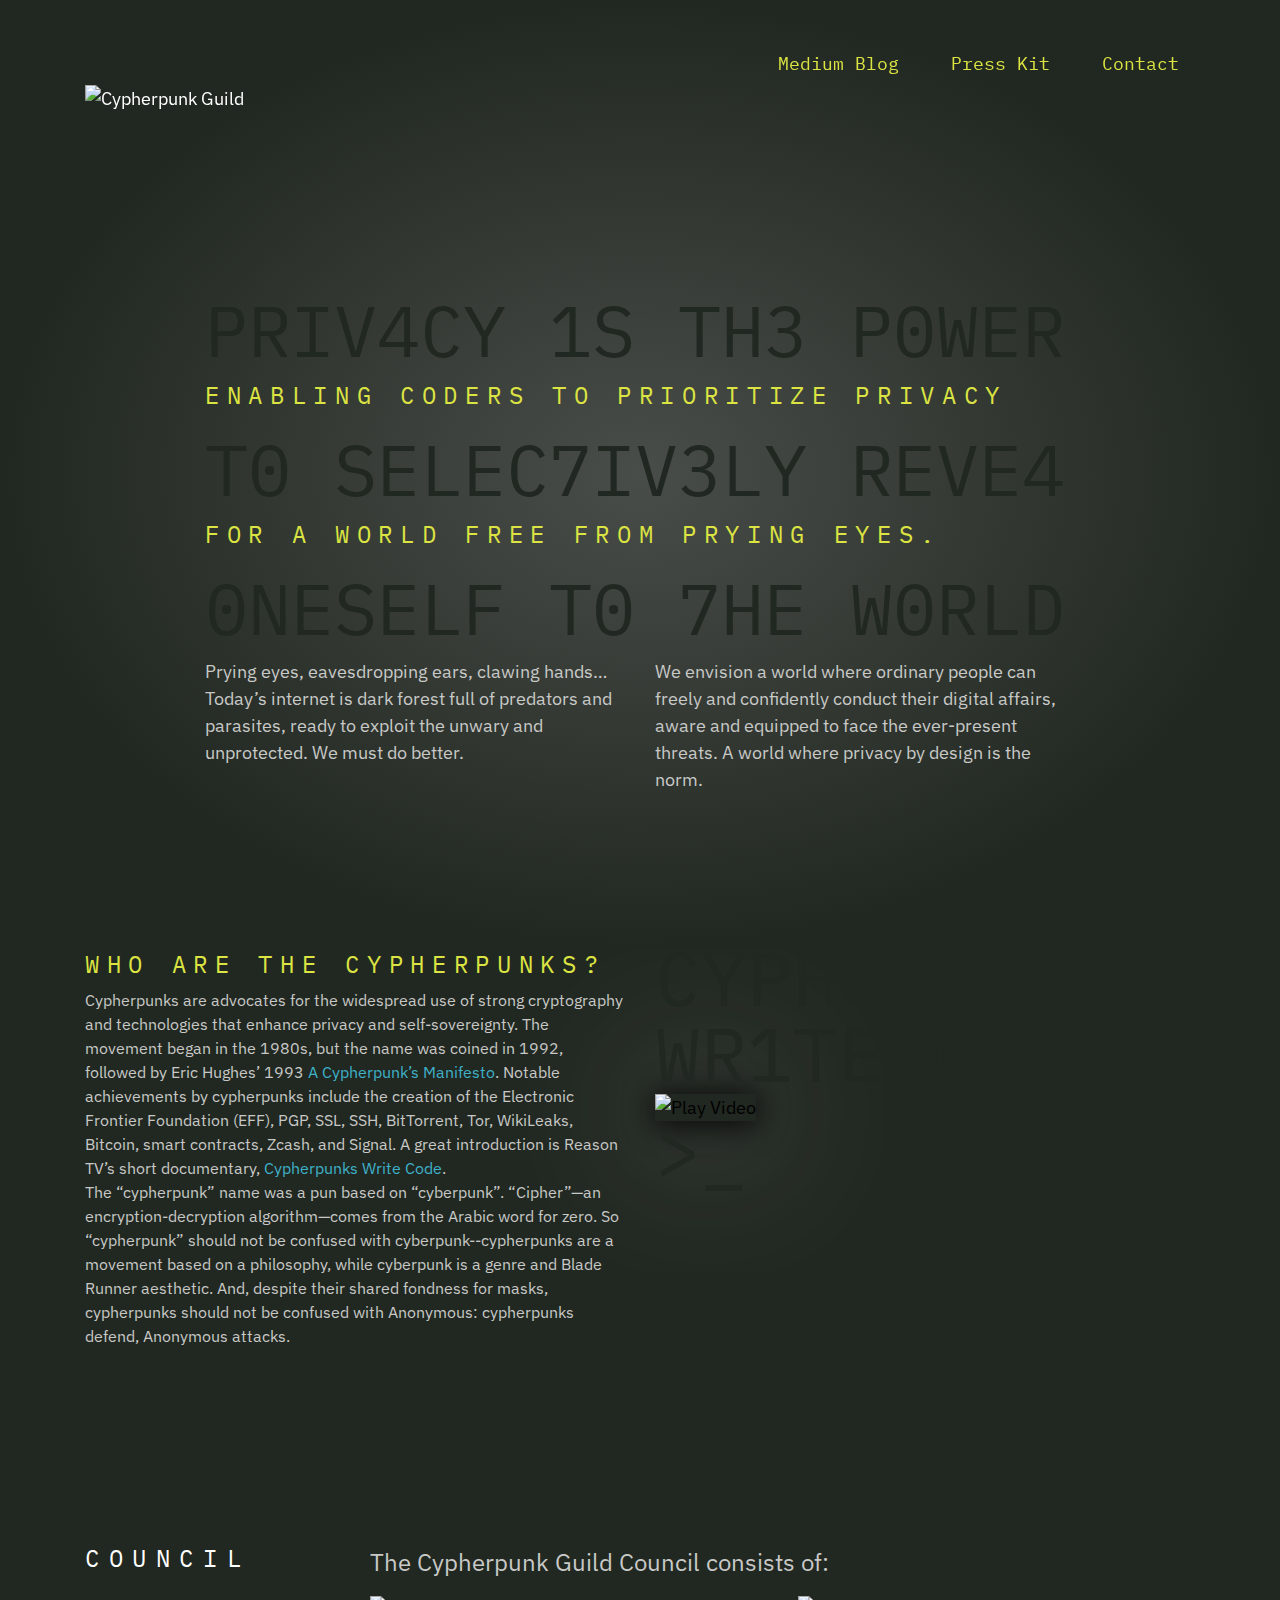
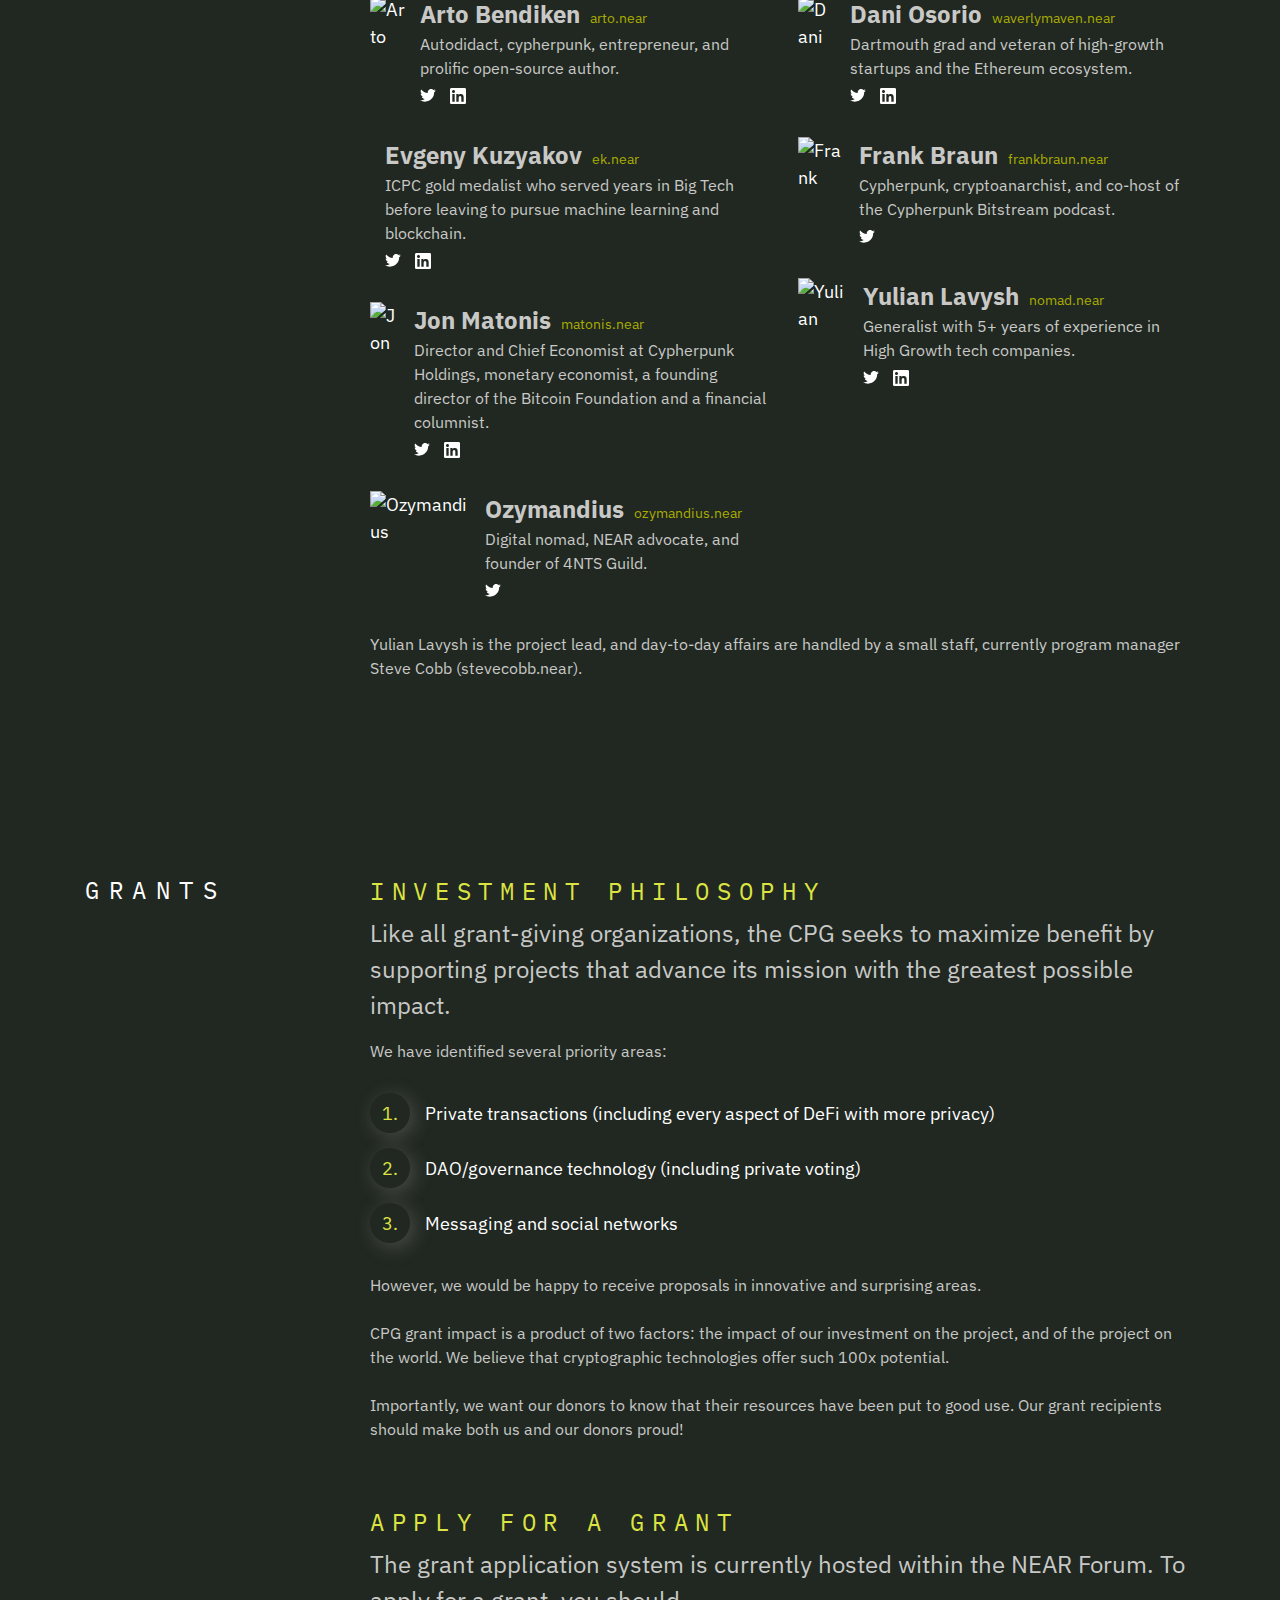
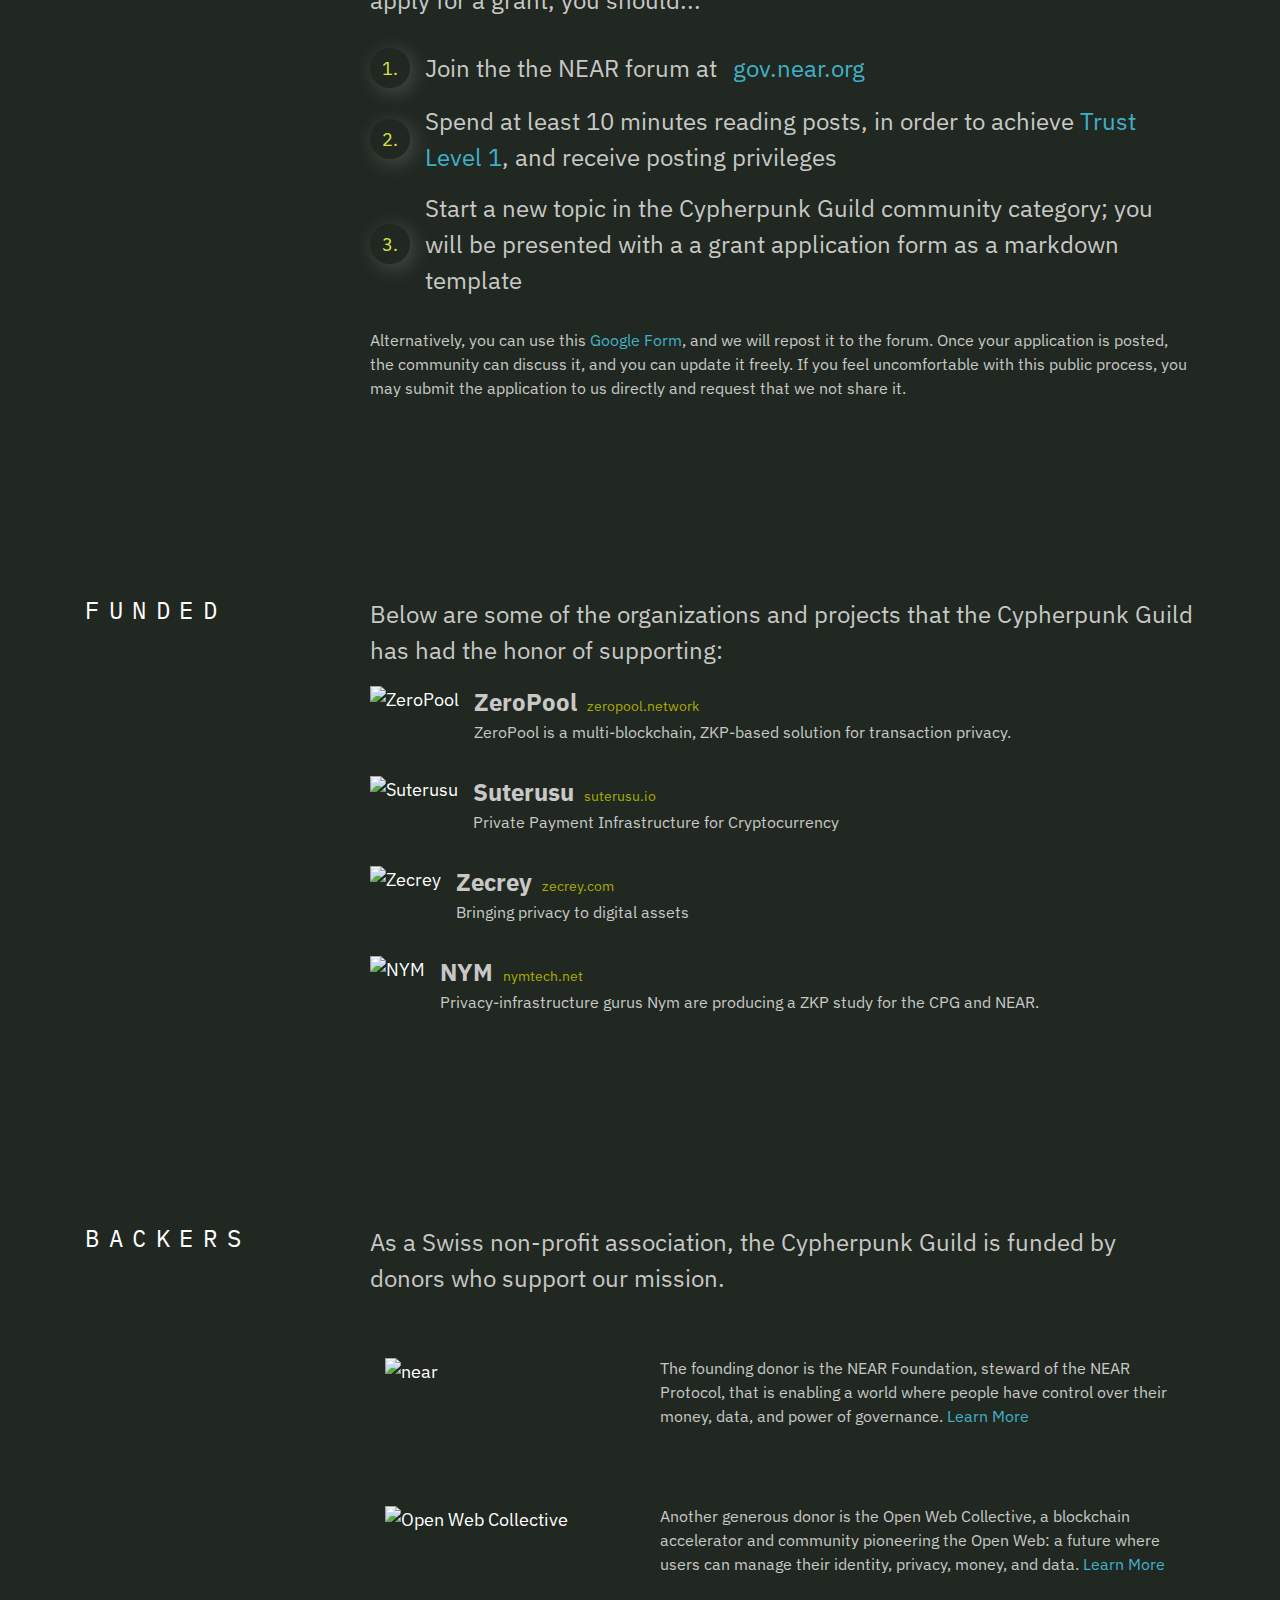
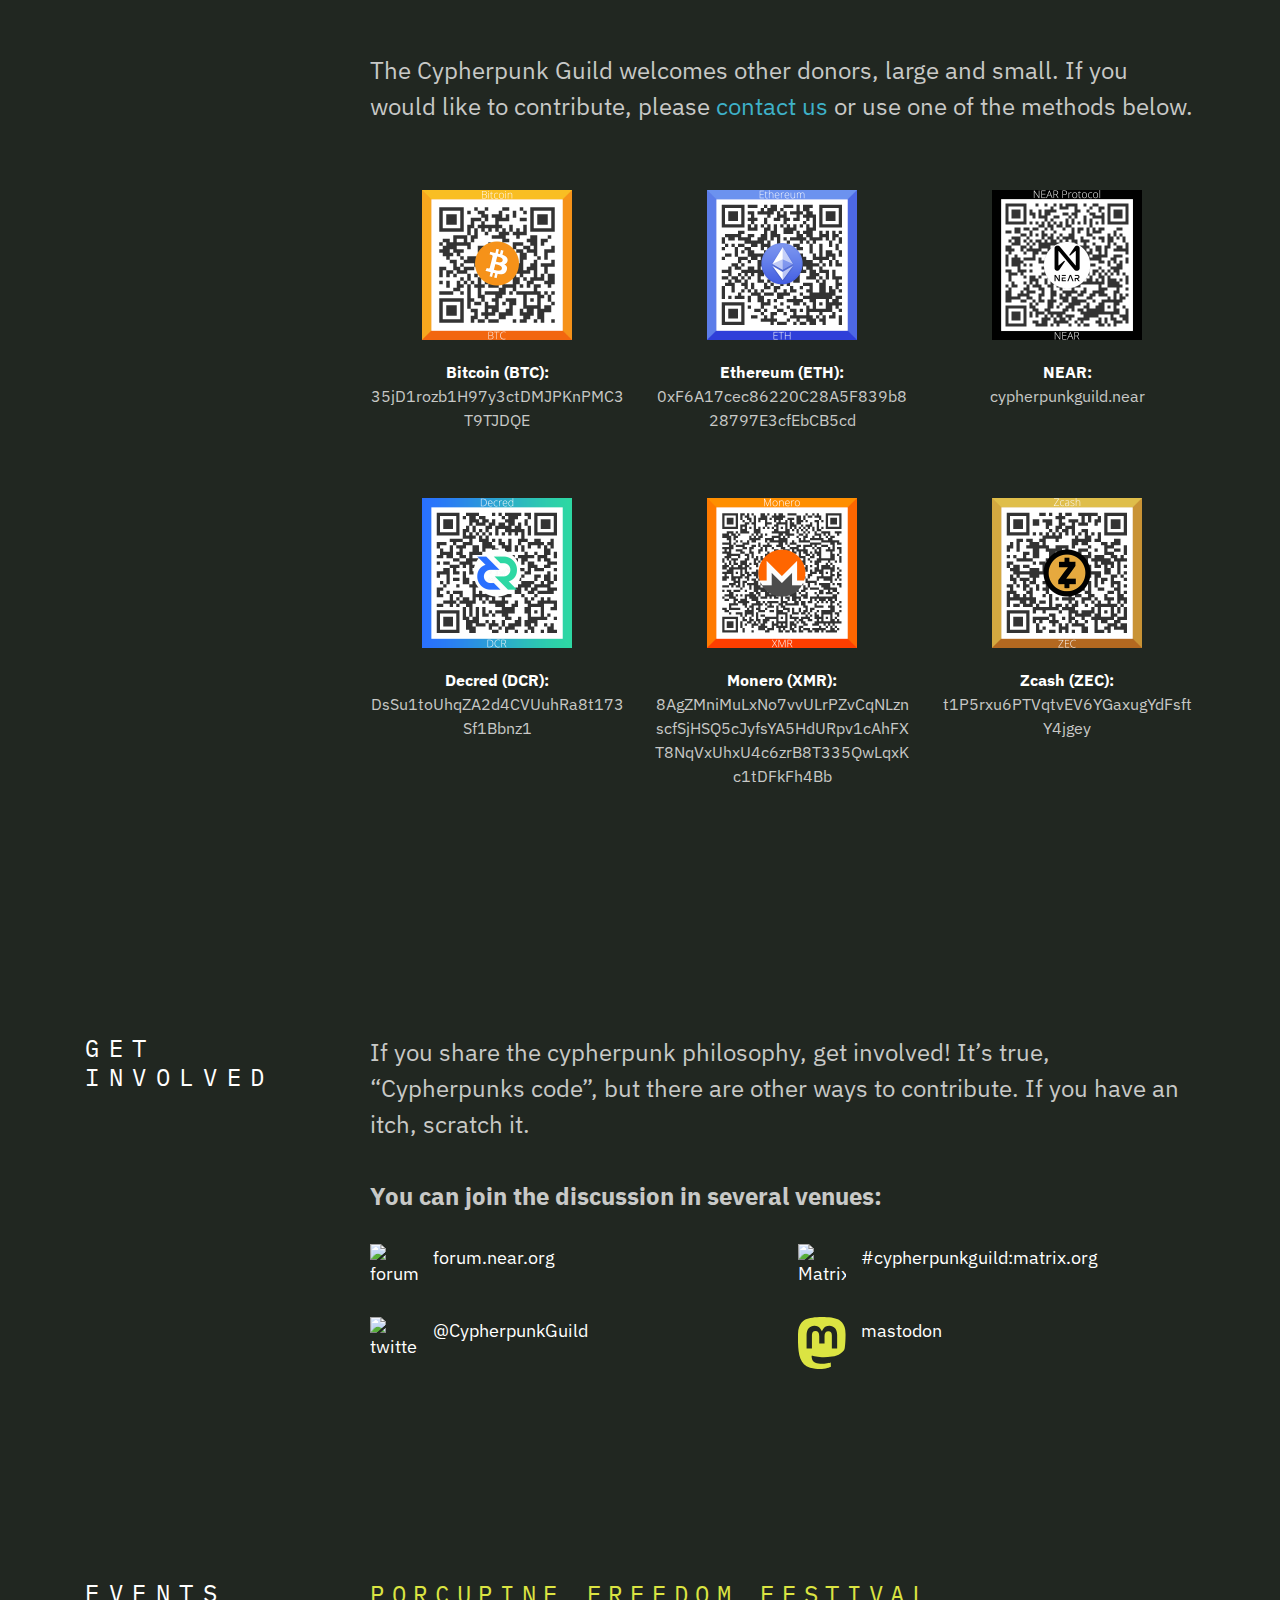
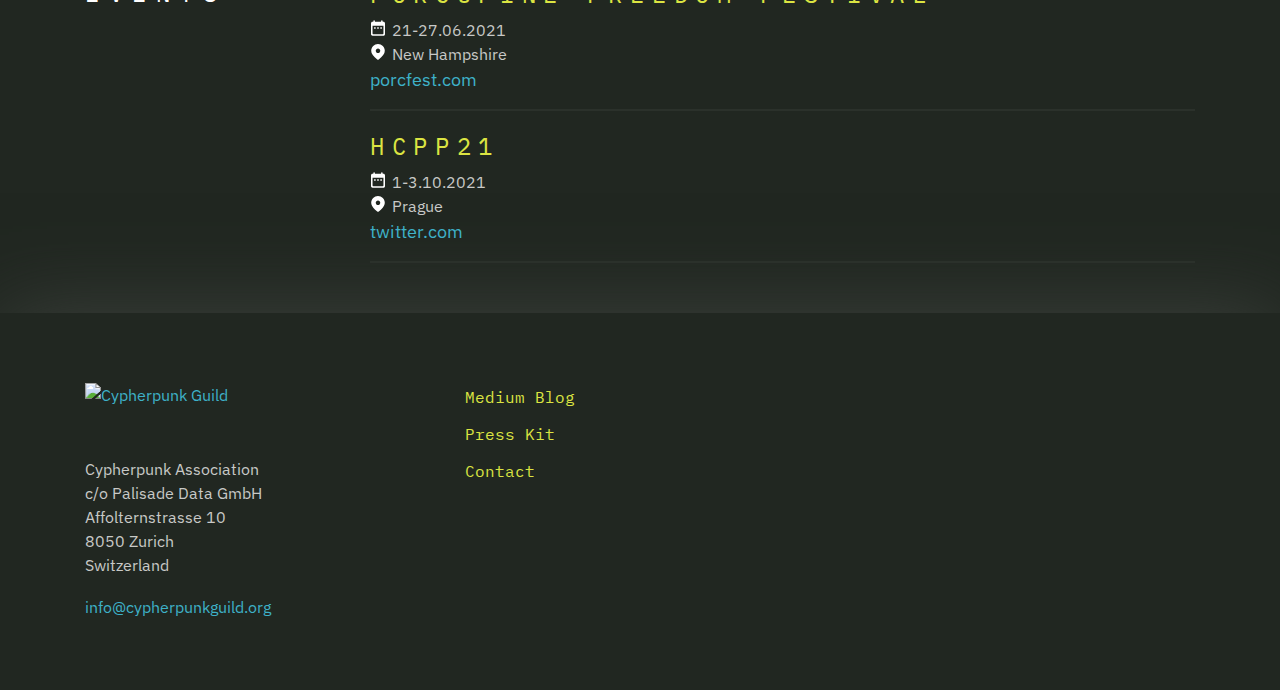
==== index.html @ 2a22e9a8 "mastadon -> mastodon" ====
<!DOCTYPE html>
<!--
   _____            _                                 _       _____       _ _     _
  / ____|          | |                               | |     / ____|     (_) |   | |
 | |    _   _ _ __ | |__   ___ _ __ _ __  _   _ _ __ | | __ | |  __ _   _ _| | __| |
 | |   | | | | '_ \| '_ \ / _ \ '__| '_ \| | | | '_ \| |/ / | | |_ | | | | | |/ _` |
 | |___| |_| | |_) | | | |  __/ |  | |_) | |_| | | | |   <  | |__| | |_| | | | (_| |
  \_____\__, | .__/|_| |_|\___|_|  | .__/ \__,_|_| |_|_|\_\  \_____|\__,_|_|_|\__,_|
         __/ | |                   | |
        |___/|_|                   |_|
-->
<html lang="en">
<head>
    <meta charset="utf-8">
    <meta name="viewport" content="width=device-width, initial-scale=1, shrink-to-fit=no">

    <link rel="stylesheet" href="https://stackpath.bootstrapcdn.com/bootstrap/4.3.1/css/bootstrap.min.css" crossorigin="anonymous">
<link rel="stylesheet" type="text/css" href="css/style.min.css?v=1.0.0">
<!--<link rel="stylesheet" type="text/css" href="//cdnjs.cloudflare.com/ajax/libs/cookieconsent2/3.0.3/cookieconsent.min.css" />-->
<link rel="preconnect" href="https://fonts.gstatic.com">
<link href="https://fonts.googleapis.com/css2?family=IBM+Plex+Mono:wght@300;400;500;600;700&family=IBM+Plex+Sans:wght@300;400;500;600;700&display=swap" rel="stylesheet">

<link rel="apple-touch-icon" sizes="180x180" href="/apple-touch-icon.png">
<link rel="icon" type="image/png" sizes="32x32" href="/favicon-32x32.png">
<link rel="icon" type="image/png" sizes="16x16" href="/favicon-16x16.png">
<link rel="manifest" href="/site.webmanifest">
<link rel="mask-icon" href="/safari-pinned-tab.svg" color="#5bbad5">
<meta name="msapplication-TileColor" content="#da532c">
<meta name="theme-color" content="#ffffff">    <!--tags-->
    <title>Cypherpunk Guild</title>
    <meta property="og:title" content="Cypherpunk Guild" />
    <meta name="twitter:title" content="Cypherpunk Guild" />
    <meta property="og:image" content="/img/og.jpg">
    <meta name="description" content="Enabling coders to prioritize privacy for a world free from prying eyes."/>
    <meta property="og:description" content="Enabling coders to prioritize privacy for a world free from prying eyes." />
    <meta name="twitter:description" content="Enabling coders to prioritize privacy for a world free from prying eyes." />
    <!--end tags-->
</head>

<body data-spy="scroll" data-target="#header" data-offset="250">
    <header class="header liquid">
    <div class="header__container container">
        <div class="header__leftside">
            <div class="header__leftside-logo">
                <img src="assets/logo.svg" alt="Cypherpunk Guild">
            </div>
        </div>
        <ul class="header__nav toggle nav">
            <li class="header__nav-li nav-item"><a class="header__nav-a nav-link" href="https://cypherpunkguild.medium.com/">Medium Blog</a></li>
            <li class="header__nav-li nav-item"><a class="header__nav-a nav-link" href="assets/CPG_Brand_Assets.zip">Press Kit</a></li>
            <li class="header__nav-li nav-item"><a class="header__nav-a nav-link" href="#contact">Contact</a></li>
        </ul>
        <a href="javascript:void(0);" id="menu" class="header__menu toggle">
            <span></span>
            <span></span>
            <span></span>
        </a>
    </div>
</header>

    <section class="hero">
        <div class="hero__container container">
            <div class="hero__row row">
                <div class="hero__col col-md-12 col-12">
                    <div class="hero__col-container">
                        <svg viewBox="0 0 170 18" class="hero__title h1">
                            <text x="0" y="15" fill="#212721">Priv4cy 1s th3 p0wer</text>
                        </svg>
                        <h3 class="hero__descr h3">
                            ENABLING CODERS TO PRIORITIZE PRIVACY
                        </h3>
                        <svg viewBox="0 0 170 18" class="hero__title h1">
                            <text x="0" y="15" fill="#212721">t0 selec7iv3ly reve4</text>
                        </svg>
                        <h3 class="hero__descr h3">
                            FOR A WORLD FREE FROM PRYING EYES.
                        </h3>
                        <svg viewBox="0 0 170 18" class="hero__title h1">
                            <text x="0" y="15" fill="#212721">0neself t0 7he w0rld.</text>
                        </svg>
                    </div>
                </div>
            </div>
            <div class="hero__row row">
                <div class="hero__col col-md-6 col-12">
                    <p>
                        Prying eyes, eavesdropping ears, clawing hands… Today’s internet is dark forest full of predators and parasites, ready to exploit the unwary and unprotected. We must do better.
                    </p>
                </div>
                <div class="hero__col col-md-6 col-12">
                    <p>
                    We envision a world where ordinary people can freely and confidently conduct their digital affairs, aware and equipped to face the ever-present threats. A world where privacy by design is the norm.
                    </p>
                </div>
            </div>
        </div>
    </section>

    <section class="how">
        <div class="how__container container">
            <div class="how__row row">
                <div class="how__col col-md-6 col-12">
                    <h3 class="h3">
                        Who are the cypherpunks?
                    </h3>
                    <p>
                        Cypherpunks are advocates for the widespread use of strong cryptography and technologies that enhance privacy and self-sovereignty. The movement began in the 1980s, but the name was coined in 1992, followed by Eric Hughes’ 1993 <a href="https://www.activism.net/cypherpunk/manifesto.html">A Cypherpunk’s Manifesto</a>. Notable achievements by cypherpunks include the creation of the Electronic Frontier Foundation (EFF), PGP, SSL, SSH, BitTorrent, Tor, WikiLeaks, Bitcoin, smart contracts, Zcash, and Signal. A great introduction is Reason TV’s short documentary, <a href="https://reason.com/video/2020/10/07/before-the-web-the-1980s-dream-of-a-free-and-borderless-virtual-world/">Cypherpunks Write Code</a>.<br>
                        The “cypherpunk” name was a pun based on “cyberpunk”. “Cipher”—an encryption-decryption algorithm—comes from the Arabic word for zero. So “cypherpunk” should not be confused with cyberpunk--cypherpunks are a movement based on a philosophy, while cyberpunk is a genre and  Blade Runner aesthetic. And, despite their shared fondness for masks, cypherpunks should not be confused with Anonymous: cypherpunks defend, Anonymous attacks.
                    </p>
                </div>
                <div class="how__col col-md-6 col-12">
                    <svg viewBox="0 0 170 45" class="how__svg">
                        <text x="0" y="18" fill="#212721">
                            <tspan x="0" dy="0em">cyph3rpunks</tspan>
                            <tspan x="0" dy="1em"> wr1te c0de</tspan>
                        </text>
                    </svg>
                    <button type="button" class="how__img-container pop" data-toggle="modal" data-src="https://www.youtube.com/embed/YWh6Yzr12iQ" data-target="#myModal">
                        <img src="img/video.png" class="how__img" alt="Play Video">
                    </button>
                    <svg viewBox="0 0 170 24" class="how__svg">
                        <text x="0" y="18" fill="#212721">>_</text>
                    </svg>
                </div>
            </div>
        </div>
    </section>

    <section class="council">
        <div class="council__container container">
            <div class="council__row row">
                <div class="council__col col-md-3 col-12">
                    <h4 class="h4">
                        Council
                    </h4>
                </div>
                <div class="council__col col-md-9 col-12">
                    <p class="council__title">The Cypherpunk Guild Council consists of:</p>
                    <div class="row">
                        <div class="col-md-6 col-12">
                            <!-- card #1-->
                            <div class="card">
                                <div class="card__img">
                                    <img src="img/card/arto.png" alt="Arto">
                                </div>
                                <div class="card__descr">
                                    <div class="card__descr-inner">
                                        <p class="card__descr-name">Arto Bendiken</p>
                                        <p class="card__descr-sub">arto.near</p>
                                    </div>
                                    <p class="card__descr-position">Autodidact, cypherpunk, entrepreneur, and prolific open-source author.</p>
                                    <div class="card__descr-soc">
                                        <a class="card__descr-soc--twitter" href="https://twitter.com/bendiken">
                                            <img src="/img/tw.svg" alt="twitter">
                                        </a>
                                        <a class="card__descr-soc--linkedin" href="https://www.linkedin.com/in/arto/">
                                            <img src="/img/link.svg" alt="linkedin">
                                        </a>
                                    </div>
                                </div>
                            </div>
                            <!-- card #2-->
                            <div class="card">
                                <div class="card__img">
                                    <img src="img/card/ev.png" alt="">
                                </div>
                                <div class="card__descr">
                                    <div class="card__descr-inner">
                                        <p class="card__descr-name">Evgeny Kuzyakov</p>
                                        <p class="card__descr-sub">ek.near</p>
                                    </div>
                                    <p class="card__descr-position">ICPC gold medalist who served years in Big Tech before leaving to pursue machine learning and blockchain.</p>
                                    <div class="card__descr-soc">
                                        <a class="card__descr-soc--twitter" href="https://twitter.com/ekuzyakov">
                                            <img src="/img/tw.svg" alt="twitter">
                                        </a>
                                        <a class="card__descr-soc--linkedin" href="https://www.linkedin.com/in/ekuzyakov/">
                                            <img src="/img/link.svg" alt="linkedin">
                                        </a>
                                    </div>
                                </div>
                            </div>
                            <!-- card #3-->
                            <div class="card">
                                <div class="card__img">
                                    <img src="img/card/jon.png" alt="Jon">
                                </div>
                                <div class="card__descr">
                                    <div class="card__descr-inner">
                                        <p class="card__descr-name">Jon Matonis</p>
                                        <p class="card__descr-sub">matonis.near</p>
                                    </div>
                                    <p class="card__descr-position">Director and Chief Economist at Cypherpunk Holdings, monetary economist, a founding director of the Bitcoin Foundation and a financial columnist.</p>
                                    <div class="card__descr-soc">
                                        <a class="card__descr-soc--twitter" href="https://twitter.com/jonmatonis">
                                            <img src="/img/tw.svg" alt="twitter">
                                        </a>
                                        <a class="card__descr-soc--linkedin" href="https://www.linkedin.com/in/jonmatonis/">
                                            <img src="/img/link.svg" alt="linkedin">
                                        </a>
                                    </div>
                                </div>
                            </div>
                            <!-- card #4-->
                            <div class="card">
                                <div class="card__img">
                                    <img src="img/card/ozy.png" alt="Ozymandius">
                                </div>
                                <div class="card__descr">
                                    <div class="card__descr-inner">
                                        <p class="card__descr-name">Ozymandius</p>
                                        <p class="card__descr-sub">ozymandius.near</p>
                                    </div>
                                    <p class="card__descr-position">Digital nomad, NEAR advocate, and founder of 4NTS Guild.</p>
                                    <div class="card__descr-soc">
                                        <a class="card__descr-soc--twitter" href="https://twitter.com/kingnear100">
                                            <img src="/img/tw.svg" alt="twitter">
                                        </a>
                                    </div>
                                </div>
                            </div>
                        </div>
                        <div class="col-md-6 col-12">
                            <!-- card #1-->
                            <div class="card">
                                <div class="card__img">
                                    <img src="img/card/dani.png" alt="Dani">
                                </div>
                                <div class="card__descr">
                                    <div class="card__descr-inner">
                                        <p class="card__descr-name">Dani Osorio</p>
                                        <p class="card__descr-sub">waverlymaven.near</p>
                                    </div>
                                    <p class="card__descr-position">Dartmouth grad and veteran of high-growth startups and the Ethereum ecosystem.</p>
                                    <div class="card__descr-soc">
                                        <a class="card__descr-soc--twitter" href="https://twitter.com/WaverlyMaven">
                                            <img src="/img/tw.svg" alt="twitter">
                                        </a>
                                        <a class="card__descr-soc--linkedin" href="https://www.linkedin.com/in/daniosorio/">
                                            <img src="/img/link.svg" alt="linkedin">
                                        </a>
                                    </div>
                                </div>
                            </div>
                            <!-- card #2-->
                            <div class="card">
                                <div class="card__img">
                                    <img src="img/card/frank.png" alt="Frank">
                                </div>
                                <div class="card__descr">
                                    <div class="card__descr-inner">
                                        <p class="card__descr-name">Frank Braun</p>
                                        <p class="card__descr-sub">frankbraun.near</p>
                                    </div>
                                    <p class="card__descr-position">Cypherpunk, cryptoanarchist, and co-host of the Cypherpunk Bitstream podcast.</p>
                                    <div class="card__descr-soc">
                                        <a class="card__descr-soc--twitter" href="https://twitter.com/thefrankbraun">
                                            <img src="/img/tw.svg" alt="twitter">
                                        </a>
                                    </div>
                                </div>
                            </div>
                            <!-- card #3-->
                            <div class="card">
                                <div class="card__img">
                                    <img src="img/card/yu.png" alt="Yulian">
                                </div>
                                <div class="card__descr">
                                    <div class="card__descr-inner">
                                        <p class="card__descr-name">Yulian Lavysh</p>
                                        <p class="card__descr-sub">nomad.near</p>
                                    </div>
                                    <p class="card__descr-position">Generalist with 5+ years of experience in High Growth tech companies.</p>
                                    <div class="card__descr-soc">
                                        <a class="card__descr-soc--twitter" href="https://twitter.com/yulianNEAR">
                                            <img src="/img/tw.svg" alt="twitter">
                                        </a>
                                        <a class="card__descr-soc--linkedin" href="https://www.linkedin.com/in/yulian-lavysh/">
                                            <img src="/img/link.svg" alt="linkedin">
                                        </a>
                                    </div>
                                </div>
                            </div>
                        </div>
                    </div>
                    <p>Yulian Lavysh is the project lead, and day-to-day affairs are handled by a small staff, currently program manager Steve Cobb (stevecobb.near).</p>
                </div>
            </div>
        </div>
    </section>

    <section class="council">
        <div class="council__container container">
            <div class="council__row row mb-50">
                <div class="council__col col-md-3 col-12">
                    <h4 class="h4">
                        Grants
                    </h4>
                </div>
                <div class="council__col col-md-9 col-12">
                    <h3 class="h3">investment philosophy</h3>
                    <p class="council__title">Like all grant-giving organizations, the CPG seeks to maximize benefit by supporting projects that advance its mission with the greatest possible impact.</p>
                    <p>We have identified several priority areas:</p>
                    <div class="council__list">
                        <div class="council__list-item"><span class="numb">1.</span>Private transactions (including every aspect of DeFi with more privacy)</div>
                        <div class="council__list-item"><span class="numb">2.</span>DAO/governance technology (including private voting)</div>
                        <div class="council__list-item"><span class="numb">3.</span>Messaging and social networks</div>
                    </div>
                    <p>However, we would be happy to receive proposals in innovative and surprising areas.</br></br>
                        CPG grant impact is a product of two factors: the impact of our investment on the project, and of the project on the world. We believe that cryptographic technologies offer such 100x potential.</br></br>
                        Importantly, we want our donors to know that their resources have been put to good use. Our grant recipients should make both us and our donors proud!</p>
                </div>
            </div>
            <div class="council__row row">
                <div class="council__col col-md-3 col-12">
                </div>
                <div class="council__col col-md-9 col-12">
                    <h3 class="h3">apply for a grant</h3>
                    <p class="council__title">The grant application system is currently hosted within the NEAR Forum. To apply for a grant, you should...</p>
                    <div class="council__list">
                        <div class="council__list-item"><div><span class="numb">1.</span></div><p>Join the the NEAR forum at <a href="https://gov.near.org/tag/cypherpunk-guild" style="margin-left:10px">gov.near.org</a></p></div>
                        <div class="council__list-item"><div><span class="numb">2.</span></div><p>Spend at least 10 minutes reading posts, in order to achieve <a href="https://blog.discourse.org/2018/06/understanding-discourse-trust-levels/">Trust Level 1</a>, and receive posting privileges</p></div>
                        <div class="council__list-item"><div><span class="numb">3.</span></div><p>Start a new topic in the Cypherpunk Guild community category; you will be presented with a a grant application form as a markdown template </p></div>
                    </div>
                    <p>Alternatively, you can use this <a href="#">Google Form</a>, and we will repost it to the forum. Once your application is posted, the community can discuss it, and you can update it freely. If you feel uncomfortable with this public process, you may submit the application to us directly and request that we not share it.</p>
                </div>
            </div>
        </div>
    </section>

    <section class="council">
        <div class="council__container container">
            <div class="council__row row">
                <div class="council__col col-md-3 col-12">
                    <h4 class="h4">
                        Funded
                    </h4>
                </div>
                <div class="council__col col-md-9 col-12">
                    <p class="council__title">Below are some of the organizations and projects that the Cypherpunk Guild has had the honor of supporting:</p>
                    <div class="row">
                        <div class="col-md-12 col-12">
                            <!-- card #1-->
                            <div class="card">
                                <div class="card__img card__img--v2">
                                    <img src="img/card/fund.png" alt="ZeroPool">
                                </div>
                                <div class="card__descr">
                                    <div class="card__descr-inner">
                                        <p class="card__descr-name">ZeroPool</p>
                                        <p class="card__descr-sub">zeropool.network</p>
                                    </div>
                                    <p class="card__descr-position">ZeroPool is a multi-blockchain, ZKP-based solution for transaction privacy.</p>
                                </div>
                            </div>
                            <!-- card #2-->
                            <div class="card">
                                <div class="card__img card__img--v2">
                                    <img src="img/card/sut.png" alt="Suterusu">
                                </div>
                                <div class="card__descr">
                                    <div class="card__descr-inner">
                                        <p class="card__descr-name">Suterusu</p>
                                        <p class="card__descr-sub">suterusu.io</p>
                                    </div>
                                    <p class="card__descr-position">Private Payment Infrastructure for Cryptocurrency</p>
                                </div>
                            </div>
                            <!-- card #3-->
                            <div class="card">
                                <div class="card__img card__img--v2">
                                    <img src="img/card/zec.png" alt="Zecrey">
                                </div>
                                <div class="card__descr">
                                    <div class="card__descr-inner">
                                        <p class="card__descr-name">Zecrey</p>
                                        <p class="card__descr-sub">zecrey.com</p>
                                    </div>
                                    <p class="card__descr-position">Bringing privacy to digital assets</p>
                                </div>
                            </div>
                            <!-- card #4-->
                            <div class="card">
                                <div class="card__img card__img--v2">
                                    <img src="img/card/nym.png" alt="NYM">
                                </div>
                                <div class="card__descr">
                                    <div class="card__descr-inner">
                                        <p class="card__descr-name">NYM</p>
                                        <p class="card__descr-sub">nymtech.net</p>
                                    </div>
                                    <p class="card__descr-position">Privacy-infrastructure gurus Nym are producing a ZKP study for the CPG and NEAR.</p>
                                </div>
                            </div>
                        </div>
                    </div>
                </div>
            </div>
        </div>
    </section>

    <section class="council">
        <div class="council__container container">
            <div class="council__row row mb-50">
                <div class="council__col col-md-3 col-12">
                    <h4 class="h4">
                        Backers
                    </h4>
                </div>
                <div class="council__col col-md-9 col-12">
                    <p class="council__title">As a Swiss non-profit association, the Cypherpunk Guild is funded by donors who support our mission.</p>
                    <div class="row backers">
                        <div class="col-md-4 col-12">
                            <img src="img/near.png" class="backers__img" alt="near">
                        </div>
                        <div class="col-md-8 col-12">
                            <p>The founding donor is the NEAR Foundation, steward of the NEAR Protocol, that is enabling a world where people have control over their money, data, and power of governance. <a href="#">Learn More</a></p>
                        </div>
                    </div>
                    <div class="row backers">
                        <div class="col-md-4 col-12">
                            <img src="img/owc.png" class="backers__img" alt="Open Web Collective">
                        </div>
                        <div class="col-md-8 col-12">
                            <p>Another generous donor is the Open Web Collective, a blockchain accelerator and community pioneering the Open Web: a future where users can manage their identity, privacy, money, and data. <a href="#">Learn More</a></p>
                        </div>
                    </div>
                    <p class="council__title">The Cypherpunk Guild welcomes other donors, large and small. If you would like to contribute, please <a href="#contact">contact us</a> or use one of the methods below.</p>
                    <div class="qr row">
                        <div class="col-md-4 col-6">
                            <img src="img/qr/1.png" alt="QR">
                                <p>Bitcoin (BTC): <span class="copy">35jD1rozb1H97y3ctDMJPKnPMC3T9TJDQE</span></p>
                        </div>
                        <div class="col-md-4 col-6">
                            <img src="img/qr/2.png" alt="QR">
                                <p>Ethereum (ETH): <span class="copy">0xF6A17cec86220C28A5F839b828797E3cfEbCB5cd</span></p>
                        </div>
                        <div class="col-md-4 col-6">
                            <img src="img/qr/3.png" alt="QR">
                                <p>NEAR: <span class="copy">cypherpunkguild.near</span></p>
                        </div>
                        <div class="col-md-4 col-6">
                            <img src="img/qr/4.png" alt="QR">
                                <p>Decred (DCR): <span class="copy">DsSu1toUhqZA2d4CVUuhRa8t173Sf1Bbnz1</span></p>
                        </div>
                        <div class="col-md-4 col-6">
                            <img src="img/qr/5.png" alt="QR">
                                <p>Monero (XMR): <span class="copy">8AgZMniMuLxNo7vvULrPZvCqNLznscfSjHSQ5cJyfsYA5HdURpv1cAhFXT8NqVxUhxU4c6zrB8T335QwLqxKc1tDFkFh4Bb</span></p>
                        </div>
                        <div class="col-md-4 col-6">
                            <img src="img/qr/6.png" alt="QR">
                                <p>Zcash (ZEC): <span class="copy">t1P5rxu6PTVqtvEV6YGaxugYdFsftY4jgey</span></p>
                        </div>
                    </div>
                </div>
            </div>
        </div>
    </section>

    <section class="council" id="contact">
        <div class="council__container container">
            <div class="council__row row">
                <div class="council__col col-md-3 col-12">
                    <h4 class="h4">
                        Get involved
                    </h4>
                </div>
                <div class="council__col col-md-9 col-12">
                    <p class="council__title">If you share the cypherpunk philosophy, get involved! It’s true, “Cypherpunks code”, but there are other ways to contribute. If you have an itch, scratch it.<br><br>
                    <b>You can join the discussion in several venues:</b></p>
                    <div class="row contact">
                        <div class="col-md-6 col-12">
                            <div class="contact__container">
                                <img src="img/forum.svg" alt="forum">
                                <a href="https://gov.near.org/">forum.near.org</a>
                            </div>
                            <div class="contact__container">
                                <img src="img/twitter.svg" alt="twitter">
                                <a href="https://twitter.com/CypherpunkGuild">@CypherpunkGuild</a>
                            </div>
                        </div>
                        <div class="col-md-6 col-12">
                            <div class="contact__container">
                                <img src="img/matrix.svg" alt="Matrix">
                                <a href="#">#cypherpunkguild:matrix.org</a>
                            </div>
                            <div class="contact__container">
                                <img src="img/mastodon.svg" alt="Mastadon">
                                <a href="https://liberdon.com/@CypherpunkGuild">mastodon</a>
                            </div>
                        </div>
                    </div>
                </div>
            </div>
        </div>
    </section>

    <section class="council">
        <div class="council__container container">
            <div class="council__row row">
                <div class="council__col col-md-3 col-12">
                    <h4 class="h4">
                        Events
                    </h4>
                </div>
                <div class="council__col col-md-9 col-12">
                    <div class="event">
                        <h3 class="event__title">Porcupine Freedom Festival</h3>
                        <p class="event__date">21-27.06.2021</p>
                        <p class="event__location">New Hampshire</p>
                        <a class="event__link" href="https://porcfest.com" target="_blank">porcfest.com</a>
                    </div>
                    <div class="event">
                        <h3 class="event__title">HCPP21</h3>
                        <p class="event__date">1-3.10.2021</p>
                        <p class="event__location">Prague</p>
                        <a class="event__link" href="https://twitter.com/Paralelni_polis/status/1392555464857169922?s=20" target="_blank">twitter.com</a>
                    </div>
                </div>
            </div>
        </div>
    </section>

    <div class="modal fade" id="myModal" tabindex="-1" role="dialog" aria-labelledby="exampleModalLabel" aria-hidden="true">
    <div class="modal-dialog" role="document">
        <div class="modal-content">
            <div class="modal-body">
                <button type="button" class="close" data-dismiss="modal" aria-label="Close">
                    <span aria-hidden="true">&times;</span>
                </button>
                <div class="embed-responsive embed-responsive-16by9">
                    <iframe class="embed-responsive-item" src="https://www.youtube.com/embed/YWh6Yzr12iQ" id="video"  allowscriptaccess="always" allow="autoplay"></iframe>
                </div>
            </div>
        </div>
    </div>
</div>    <footer class="footer">
    <div class="footer__container container">
        <div class="footer__row row">
            <div class="footer__col footer__col--first col-md-4 col-12">
                <a href="/" class="footer__col-logo">
                    <img src="assets/logo.svg" alt="Cypherpunk Guild">
                </a>
                <div class="footer__col-main-container">
                    <p>Cypherpunk Association<br>
                       c/o Palisade Data GmbH<br>
                       Affolternstrasse 10<br>
                       8050 Zurich<br>
                       Switzerland
                    </p>
                    <a href="mailto:info@cypherpunkguild.org">info@cypherpunkguild.org</a>
                </div>
            </div>
            <div class="footer__col footer__col--second col-md-4 col-12">
                <ul class="footer__nav">
                    <li class="footer__nav-item"><a href="https://cypherpunkguild.medium.com/">Medium Blog</a></li>
                    <li class="footer__nav-item"><a href="assets/CPG_Brand_Assets.zip">Press Kit</a></li>
                    <li class="footer__nav-item"><a href="#contact">Contact</a></li>
                </ul>
            </div>
        </div>
    </div>
</footer>
    <script src="https://cdnjs.cloudflare.com/ajax/libs/jquery/2.1.3/jquery.min.js"></script>

<script src="https://stackpath.bootstrapcdn.com/bootstrap/4.1.3/js/bootstrap.min.js" crossorigin="anonymous"></script>

<script src="https://npmcdn.com/headroom.js@0.9.4/dist/headroom.min.js"></script>

<script src="js/home.js"></script>

<!--<script src="js/form.js"></script>-->

<script src="js/script.js"></script>
</body>
</html>
---- css/style.min.css ----
body {
  background-color: #212721;
  color: #fff;
  font-family: "IBM Plex Sans", sans-serif;
  font-size: 18px;
  position: relative;
}

* {
  box-sizing: border-box;
}

:active, :hover, :focus {
  outline: 0;
  outline-offset: 0;
}

section {
  overflow: hidden;
}

:hover {
  transition: all 0.4s ease-out;
}

html {
  scroll-behavior: smooth;
}

button {
  outline: 0;
}

h1, h2, h3 {
  font-family: "IBM Plex Mono", monospace;
}

p {
  font-family: "IBM Plex Sans", monospace;
  color: #C8C9C7;
}

.h3 {
  font-size: 24px;
  line-height: 31px;
  color: #DBE442;
  font-weight: normal;
  letter-spacing: 0.32em;
  text-transform: uppercase;
}

.high, a {
  color: #3EB1C8;
}

.modal-dialog {
  max-width: 800px;
  margin: 30px auto;
}

.modal-body {
  position: relative;
  padding: 0px;
}

.close {
  position: absolute;
  right: -30px;
  top: 0;
  z-index: 999;
  font-size: 2rem;
  font-weight: normal;
  color: #fff;
  opacity: 1;
}

.container {
  position: relative;
  z-index: 1;
}
@media (max-width: 767px) {
  .container {
    max-width: 100%;
  }
}

section {
  position: relative;
}

.mb-50 {
  margin-bottom: 50px;
}

.header {
  position: fixed;
  margin: 0 auto;
  width: 100%;
  z-index: 10;
}
@media (min-width: 768px) {
  .header.liquid-alt {
    background-color: #212721;
    box-shadow: 0px 0px 20px #3C413C;
  }
}
.header__container {
  display: flex;
  flex-direction: row;
  justify-content: space-between;
  padding-top: 15px;
  padding-bottom: 15px;
  align-items: center;
  transition: all 0.4s ease-out;
  position: relative;
}
@media (max-width: 767px) {
  .header__container {
    flex-direction: column;
    justify-content: flex-start;
    padding-left: 0px;
    padding-right: 0px;
    padding-top: 0px;
    height: 0;
  }
}
@media (min-width: 768px) {
  .liquid-alt .header__container {
    padding-top: 5px;
    padding-bottom: 5px;
  }
}
.header__leftside-logo img {
  margin-top: 70px;
  height: 72px;
  width: auto;
  transition: all 0.4s ease-out;
}
@media (max-width: 767px) {
  .header__leftside-logo img {
    height: 42px;
    margin-top: 30px;
  }
}
.liquid-alt .header__leftside-logo img {
  height: 32px;
  margin-top: 0px;
}
@media (max-width: 767px) {
  .header__leftside {
    width: 100%;
    padding-left: 15px;
    padding-bottom: 15px;
    padding-top: 15px;
    position: relative;
    z-index: 11;
    transition: all 0.4s ease-out;
  }
  .liquid-alt .header__leftside {
    padding-bottom: 5px;
    padding-top: 5px;
    background-color: #212721;
  }
}
.header__menu {
  display: none;
  width: 20px;
  height: 15px;
  position: absolute;
  right: 15px;
  top: 50px;
  z-index: 12;
  transition: all 0.4s ease-out;
}
.liquid-alt .header__menu {
  top: 8px;
}
.header__menu span {
  width: 100%;
  height: 3px;
  position: absolute;
  background-color: #fff;
  transition: all 0.4s ease-out;
}
.header__menu span:nth-child(1) {
  top: 0;
}
.header__menu span:nth-child(2) {
  top: 50%;
  transform: translateY(-50%);
}
.header__menu span:nth-child(3) {
  bottom: 0;
}
.header__menu.active span {
  background-color: #DBE442;
}
.header__menu.active span:nth-child(1) {
  top: 50%;
  transform: translateY(-50%) rotate(45deg);
}
.header__menu.active span:nth-child(2) {
  top: 50%;
  transform: translateY(-50%);
  display: none;
}
.header__menu.active span:nth-child(3) {
  top: 50%;
  transform: translateY(-50%) rotate(-45deg);
}
@media (max-width: 767px) {
  .header__menu {
    display: block;
  }
}
.header__nav {
  list-style: none;
  padding: 0;
  display: flex;
  flex-direction: row;
  position: relative;
  margin: 0;
}
.header__nav-li {
  margin-left: 20px;
}
.header__nav-li a {
  color: #DBE442;
  font-family: "IBM Plex Mono", monospace;
}
.header__nav-li a.active {
  color: #fff;
}
.header__nav-li a:hover {
  color: #fff;
}
@media (max-width: 767px) {
  .header__nav {
    position: relative;
    background-color: #212721;
    width: 100%;
    flex-direction: column;
    padding-top: 20px;
    padding-bottom: 20px;
    padding-left: 15px;
    padding-right: 15px;
    display: block;
    opacity: 0;
    transform: translateY(-100%);
    transition: all linear 0.2s;
    z-index: 10;
    pointer-events: none;
  }
  .header__nav-li {
    margin-left: 0px;
    padding: 10px 0;
  }
  .header__nav-li a {
    color: #DBE442;
  }
  .header__nav-li a.active {
    color: #fff;
  }
  .header__nav.active {
    opacity: 1;
    transform: translateY(0);
    pointer-events: unset;
  }
}

.hero {
  background: radial-gradient(50% 50% at 50% 50%, #494D49 0%, #212721 100%);
  padding: 280px 0 140px 0;
}
@media (max-width: 767px) {
  .hero {
    padding: 120px 0 60px 0;
    background: radial-gradient(50% 50% at 50% 50%, #494D49 40%, #212721 100%);
  }
  .hero svg text {
    fill: #5c5c5c;
  }
}
.hero .h1 {
  text-transform: uppercase;
  font-size: 14px;
  font-family: "IBM Plex Mono", monospace;
  color: #212721;
  font-weight: normal;
}
.hero svg {
  width: 100%;
}
.hero__container {
  max-width: 900px;
  margin: 0 auto;
}
.hero p {
  font-size: 18px;
}

.how__img {
  width: 100%;
  box-shadow: 0px 2px 30px #000000, 0px 2px 160px #C4C4C4;
}
.how__img-container {
  padding: 0;
  margin: 0;
  background: none;
  border: none;
  position: relative;
  z-index: 1;
}
.how p {
  font-size: 16px;
}
.how__svg {
  text-transform: uppercase;
  font-size: 24px;
  font-family: "IBM Plex Mono", monospace;
  color: #212721;
  font-weight: normal;
  width: 100%;
  position: relative;
  z-index: 2;
}

.contact {
  margin-top: 30px;
}
.contact a {
  color: #fff;
}
.contact img {
  width: 48px;
  margin-right: 15px;
}
.contact__container {
  display: flex;
  margin-bottom: 30px;
}

.council {
  margin-top: 180px;
}
@media (max-width: 767px) {
  .council {
    margin-top: 70px;
  }
}
.council .h4 {
  font-size: 24px;
  font-family: "IBM Plex Mono", monospace;
  text-transform: uppercase;
  font-weight: normal;
  letter-spacing: 0.4em;
}
.council p {
  font-size: 16px;
}
.council__title {
  font-size: 24px !important;
}
.council__list {
  margin: 30px 0;
}
.council__list-item {
  display: flex;
  align-items: center;
  margin-bottom: 15px;
}
.council__list-item p {
  font-size: 24px;
  margin: 0;
}
.council .numb {
  box-shadow: 4px 4px 20px rgba(200, 201, 199, 0.25);
  width: 40px;
  height: 40px;
  justify-content: center;
  align-items: center;
  display: flex;
  border-radius: 50px;
  background: #212721;
  color: #DBE442;
  margin-right: 15px;
}
.council .card {
  background: none;
  flex-direction: row;
  border: none;
  margin-bottom: 30px;
}
.council .card__img img {
  width: 72px;
}
.council .card__img--v2 {
  width: unset;
}
.council .card__img--v2 img {
  width: 120px;
}
@media (max-width: 767px) {
  .council .card__img--v2 img {
    width: 60px;
  }
}
.council .card__descr {
  padding-left: 15px;
}
.council .card__descr-inner {
  display: flex;
  align-items: baseline;
}
.council .card__descr-name {
  font-size: 24px;
  font-weight: 700;
  margin: 0;
}
.council .card__descr-position {
  font-size: 16px;
  margin: 0;
}
.council .card__descr-sub {
  font-size: 14px;
  color: #A8AD00;
  margin: 0;
  padding-left: 10px;
}
.council .card__descr-soc a:hover {
  text-decoration: none;
}
.council .card__descr-soc img {
  width: 16px;
  margin-right: 10px;
}
.council .card__descr-soc img:hover {
  opacity: 0.6;
}

.event {
  border-bottom: 2px solid #2B312B;
  margin-bottom: 20px;
  padding-bottom: 16px;
}
.event p {
  margin: 0;
}
.event__date:before {
  content: "";
  width: 16px;
  height: 16px;
  margin-right: 6px;
  background: url(/img/date.svg);
  background-size: contain;
  display: inline-block;
  background-repeat: no-repeat;
  background-position: center center;
}
.event__location:before {
  content: "";
  width: 16px;
  height: 16px;
  margin-right: 6px;
  background: url(/img/location.svg);
  background-size: contain;
  display: inline-block;
  background-repeat: no-repeat;
  background-position: center center;
}
.event__title {
  font-size: 24px;
  line-height: 31px;
  color: #DBE442;
  font-weight: normal;
  letter-spacing: 0.32em;
  text-transform: uppercase;
}

.backers {
  margin: 60px 0;
}
@media (max-width: 767px) {
  .backers .col-12 {
    padding: 0;
  }
}
.backers__img {
  max-width: 200px;
}
@media (max-width: 767px) {
  .backers__img {
    margin-bottom: 20px;
  }
}

.qr {
  text-align: center;
}
.qr p {
  font-weight: bold;
  color: #fff;
}
.qr img {
  max-width: 150px;
  margin-bottom: 20px;
  margin-top: 50px;
}

.copy {
  cursor: copy;
  overflow-wrap: anywhere;
  font-weight: normal;
  color: #C8C9C7;
  display: block;
  word-break: break-word;
}

.calendly-inline-widget {
  height: 800px !important;
}

.footer {
  background-color: #212721;
  background-image: url(/img/back.jpg);
  background-position: right bottom;
  background-repeat: no-repeat;
  background-size: contain;
  box-shadow: 0px 0px 80px #3C413C;
  padding-top: 70px;
  padding-bottom: 70px;
  margin-top: 30px;
}
.footer a, .footer p {
  font-size: 16px;
}
.footer__col-logo img {
  margin-bottom: 50px;
  height: 72px;
}
.footer__container a {
  color: #3EB1C8;
}
.footer__container a:hover {
  text-decoration: none;
  color: #fff;
}
.footer__nav {
  list-style: none;
  padding: 0;
  margin: 0;
}
@media (max-width: 767px) {
  .footer__nav {
    margin-top: 30px;
  }
}
.footer__nav a {
  color: #DBE442;
  font-family: "IBM Plex Mono", monospace;
}
.footer__nav a:hover {
  color: #fff;
}
.footer__nav-item {
  margin-bottom: 10px;
  padding-left: 0px;
}

/*# sourceMappingURL=style.min.css.map */
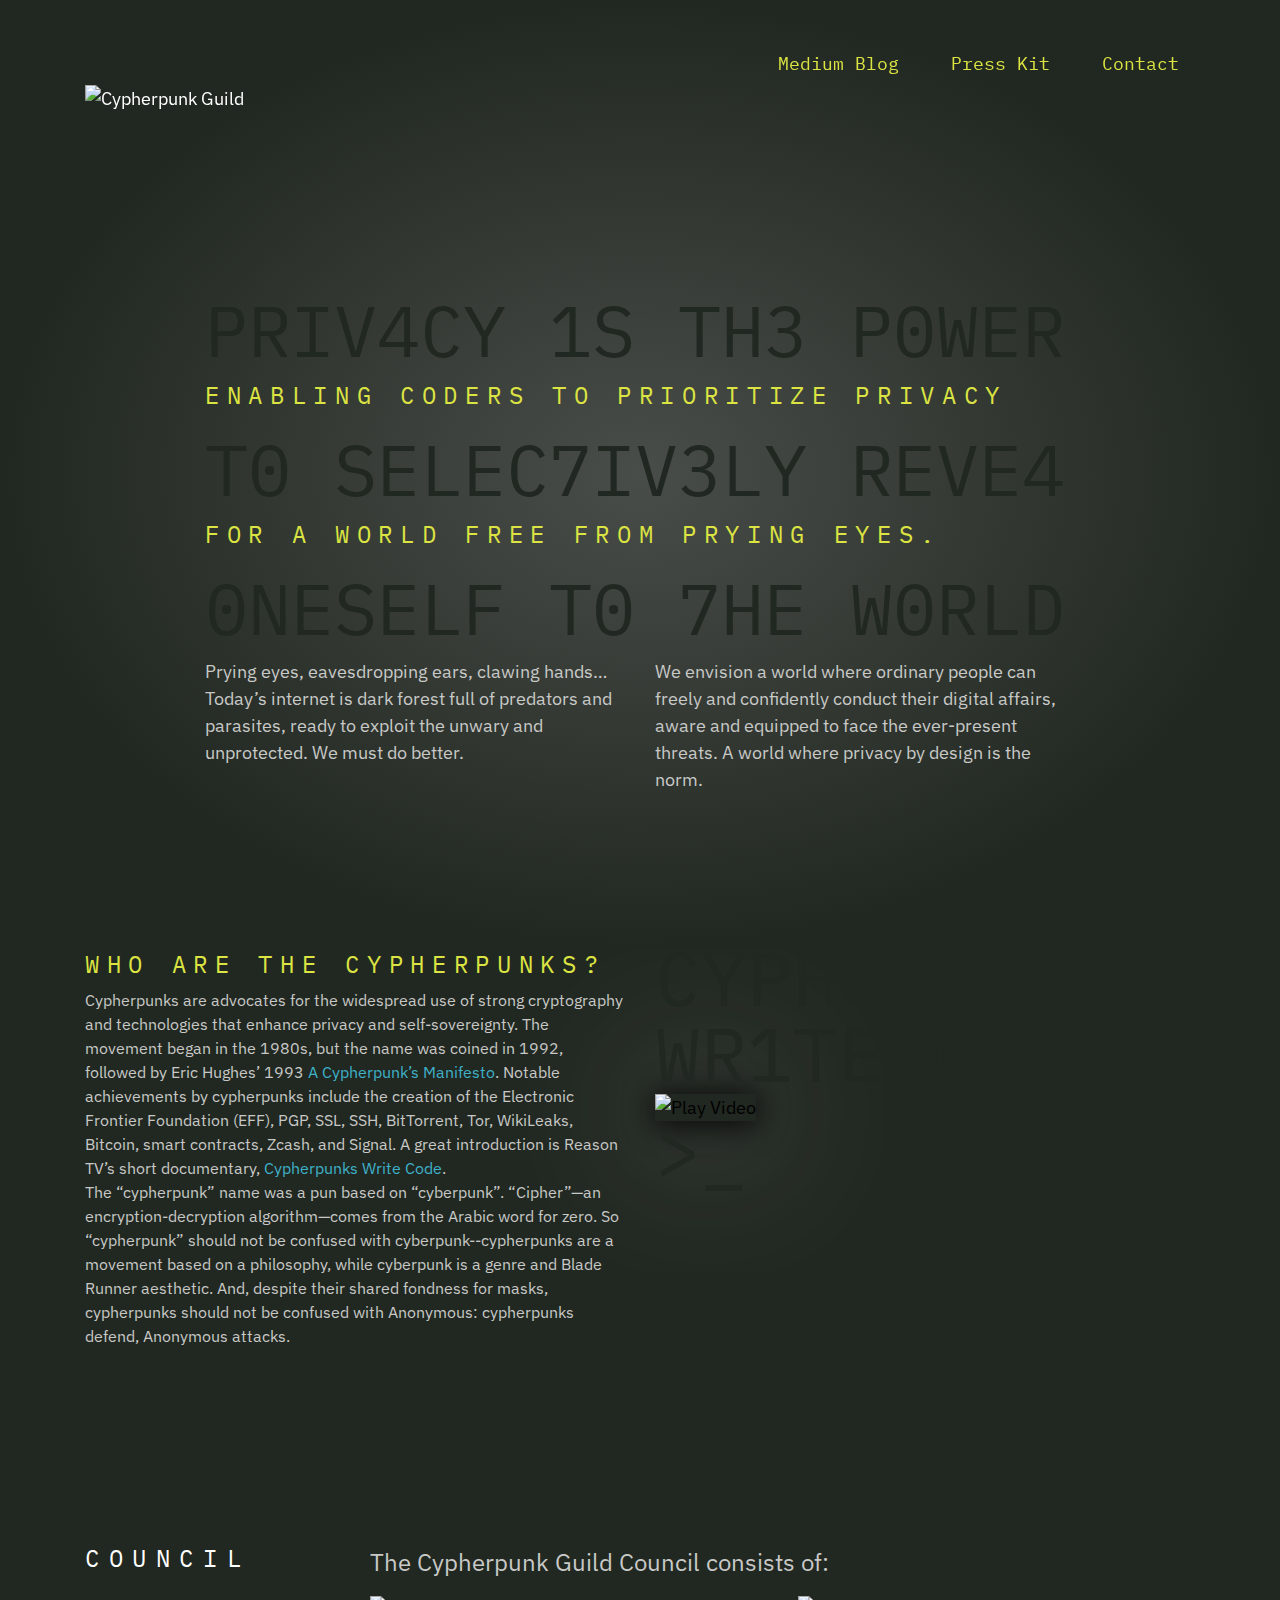
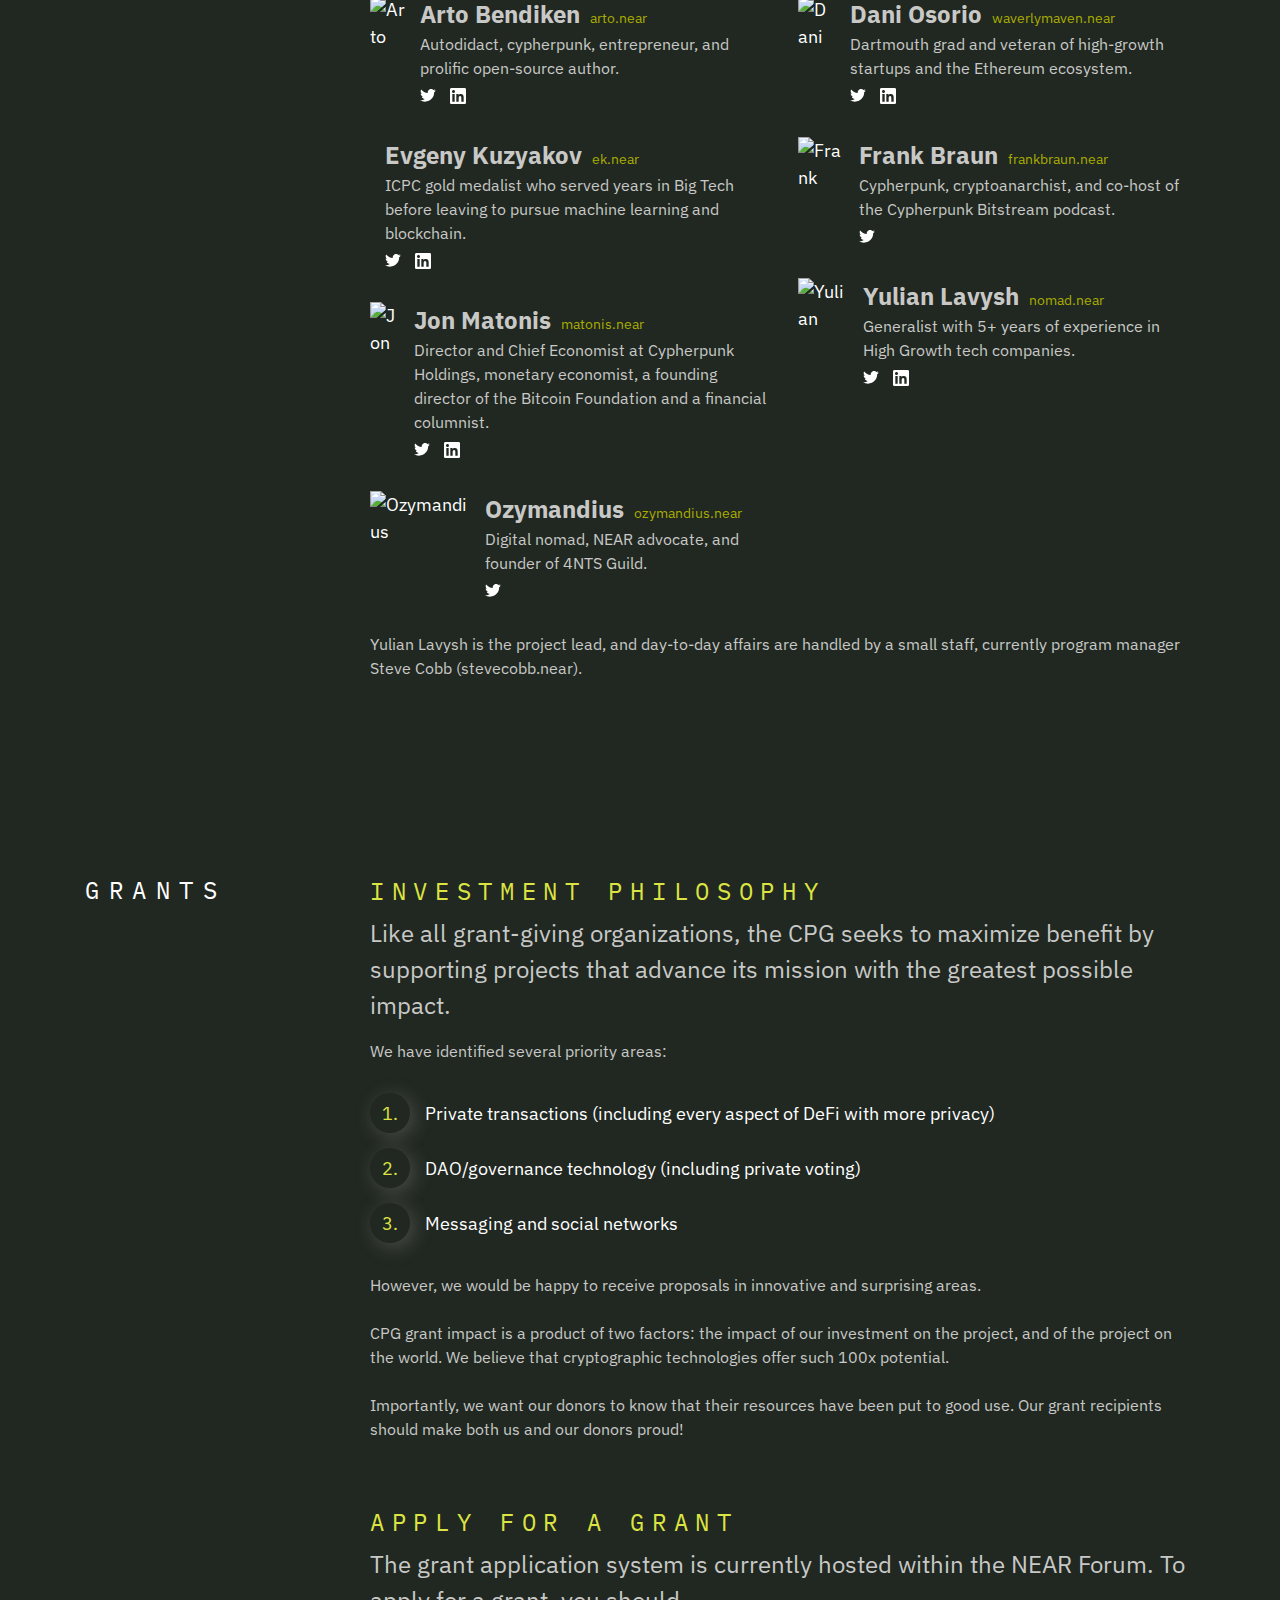
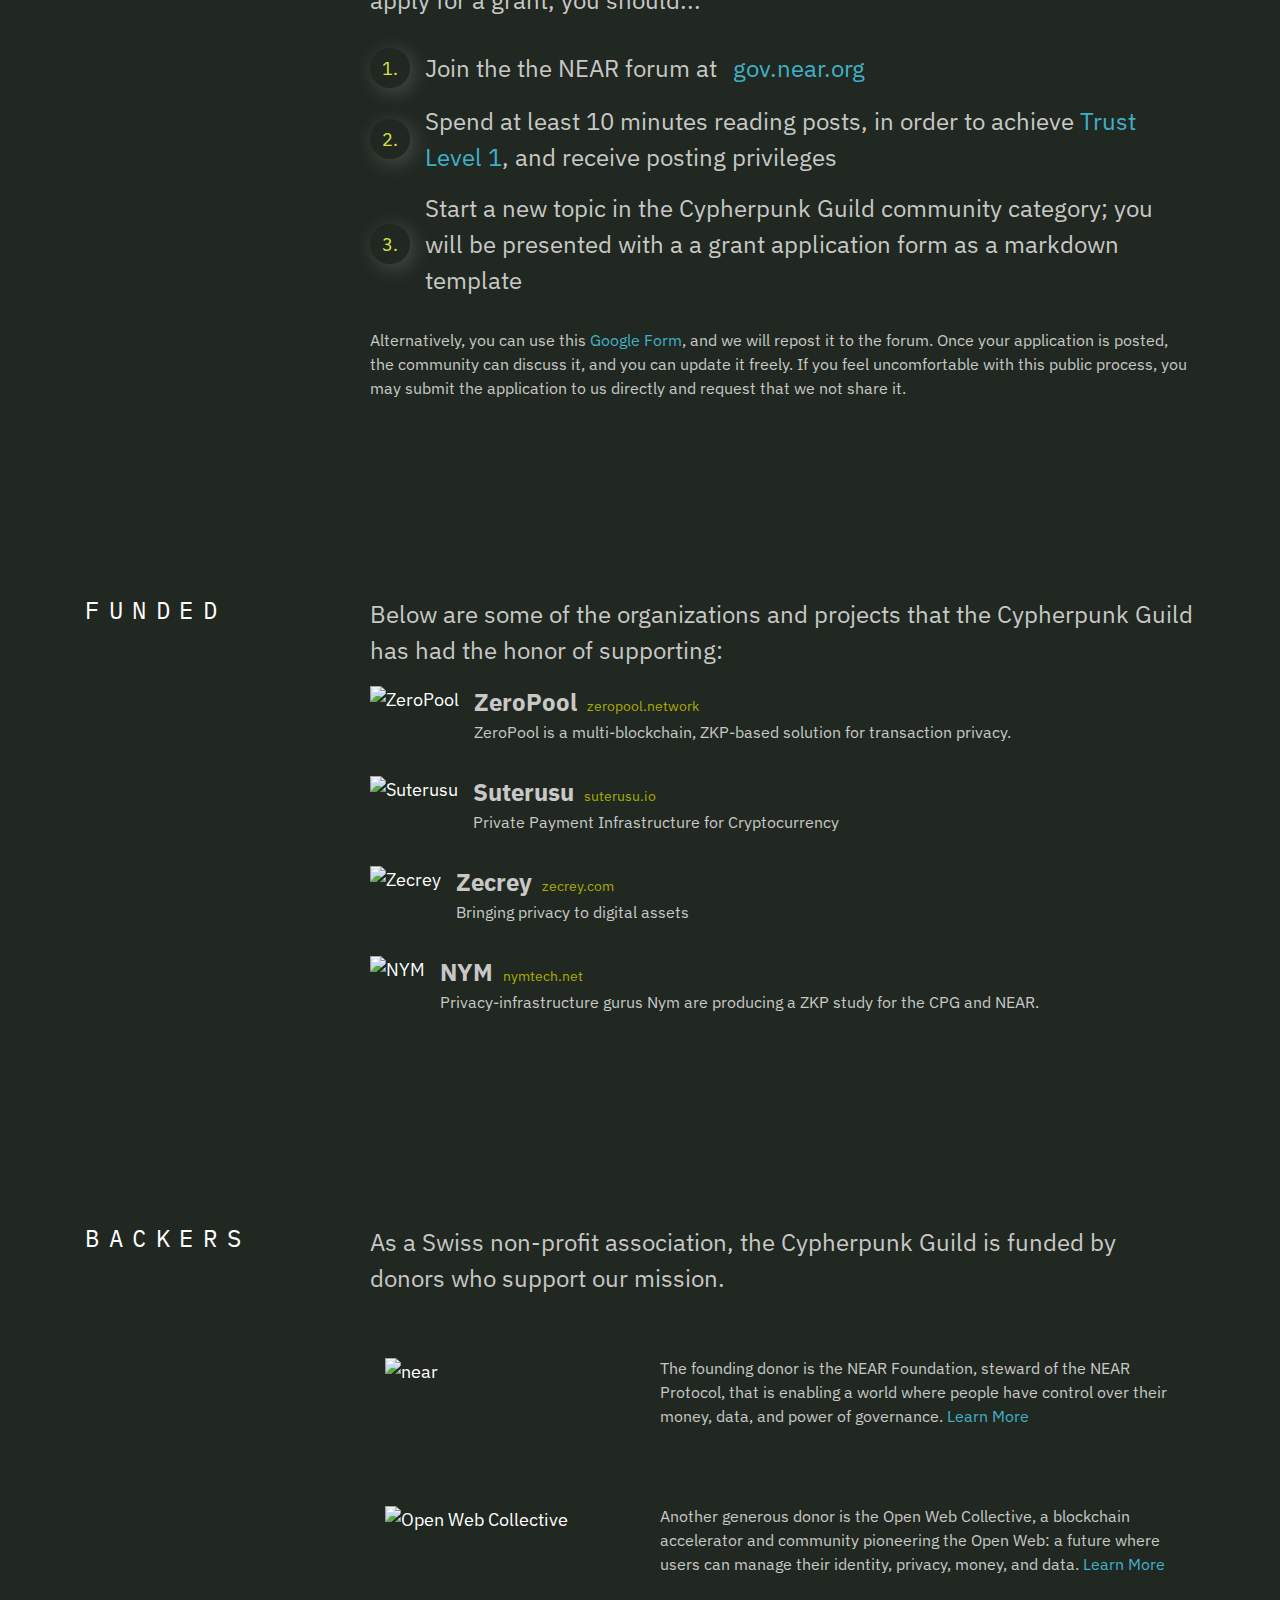
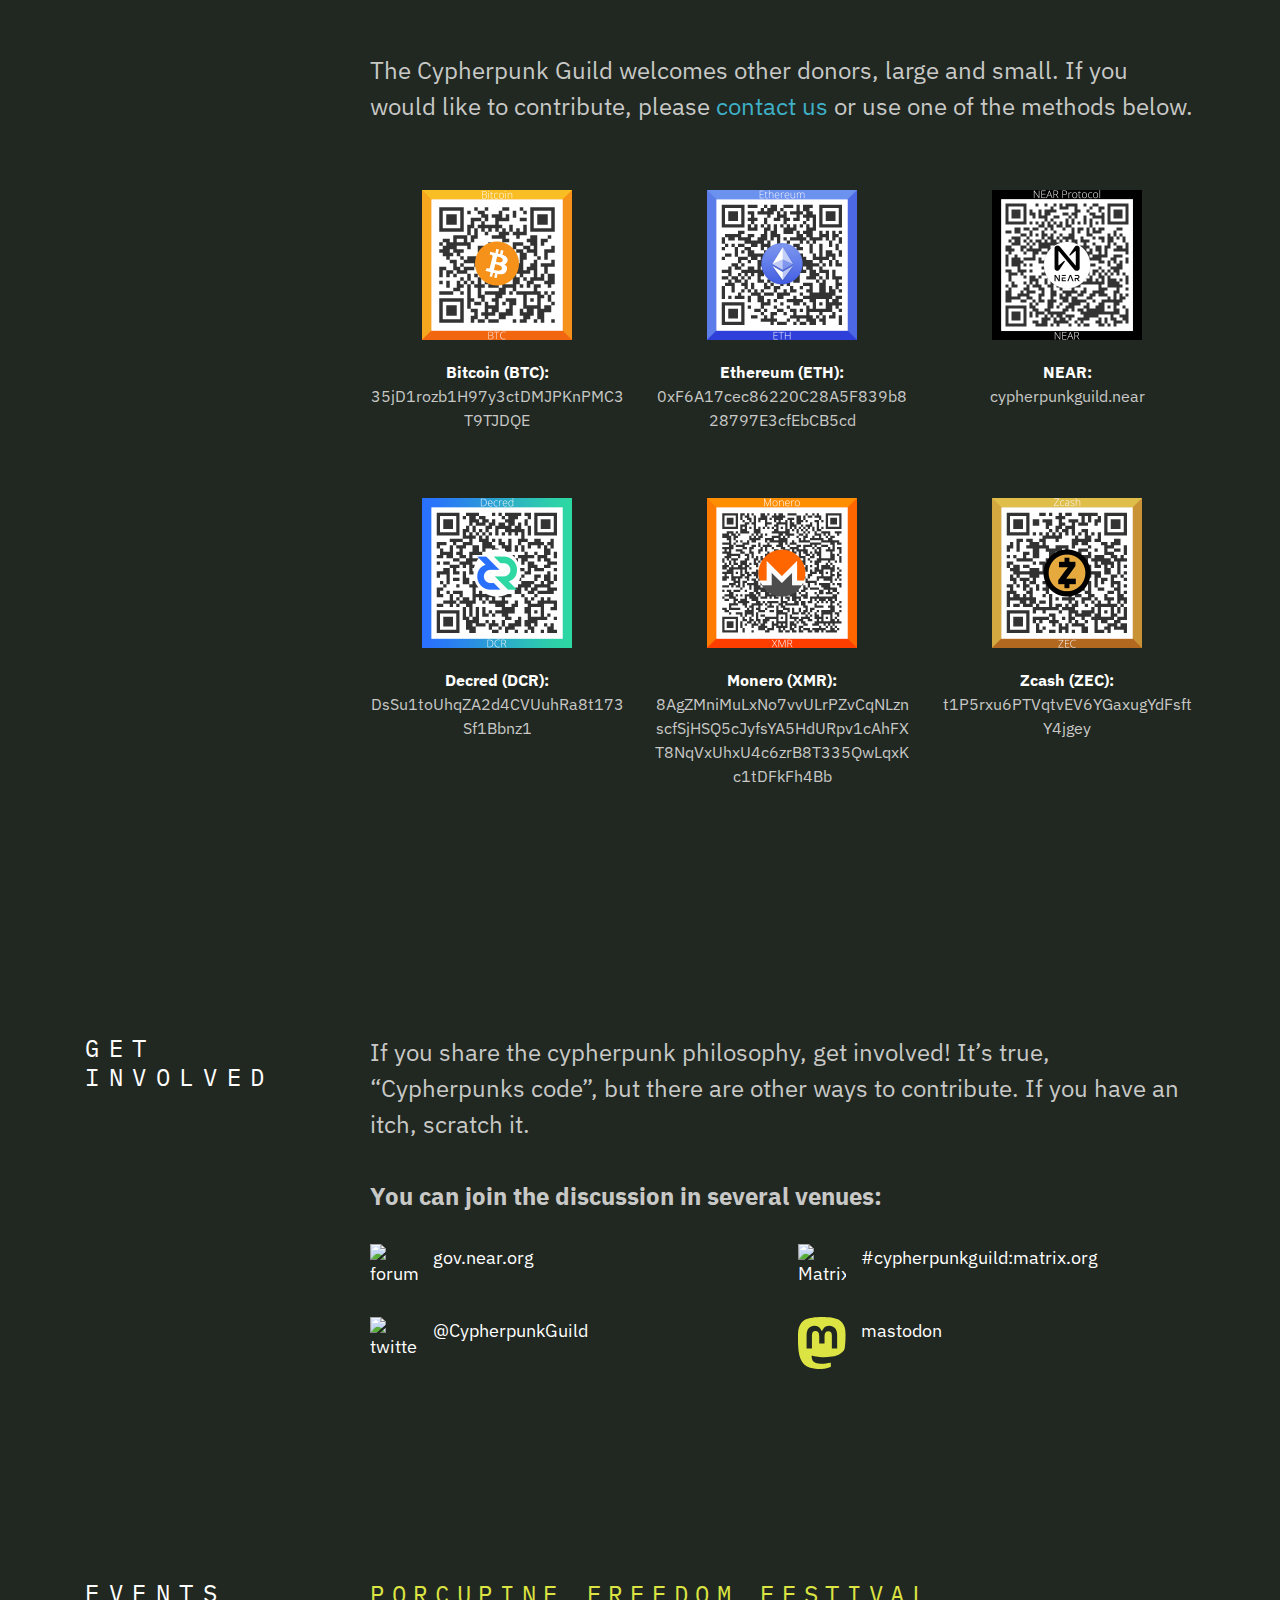
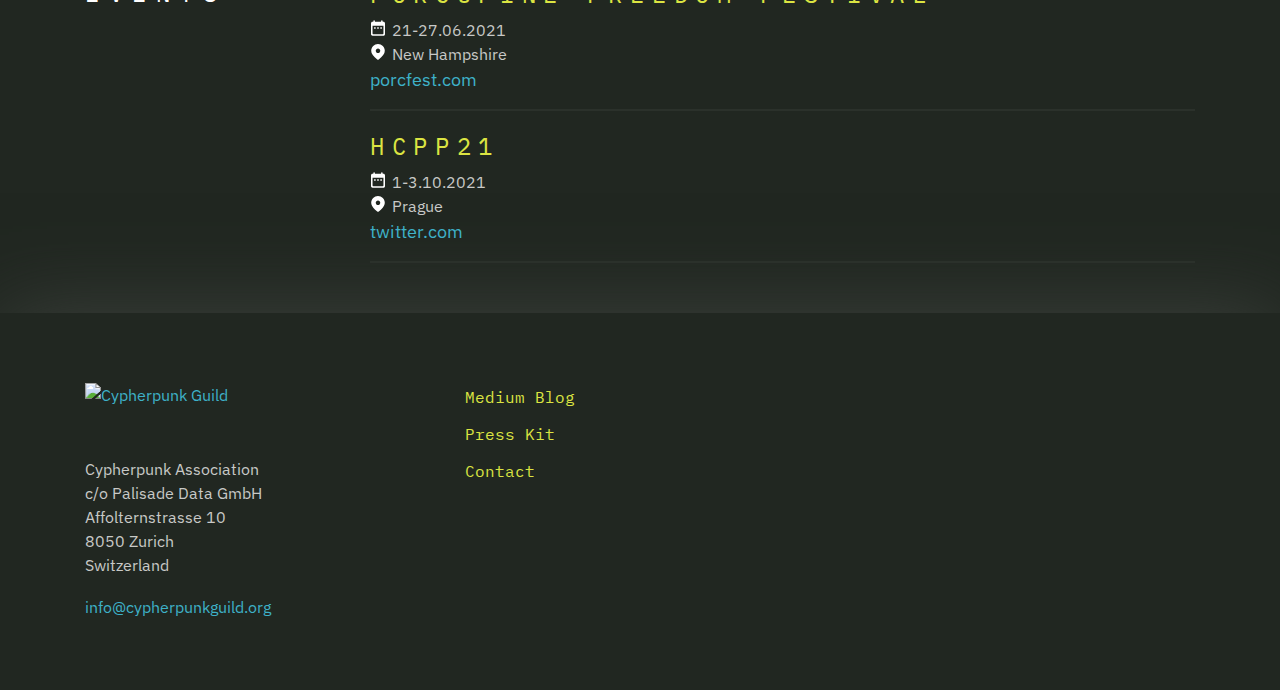
==== commit 9a7f0827: "go directly to cypherpunk subforum" ====
--- a/index.html
+++ b/index.html
@@ -472,7 +472,7 @@
                         <div class="col-md-6 col-12">
                             <div class="contact__container">
                                 <img src="img/forum.svg" alt="forum">
-                                <a href="https://gov.near.org/">forum.near.org</a>
+                                <a href="https://gov.near.org/tag/cypherpunk-guild">gov.near.org</a>
                             </div>
                             <div class="contact__container">
                                 <img src="img/twitter.svg" alt="twitter">
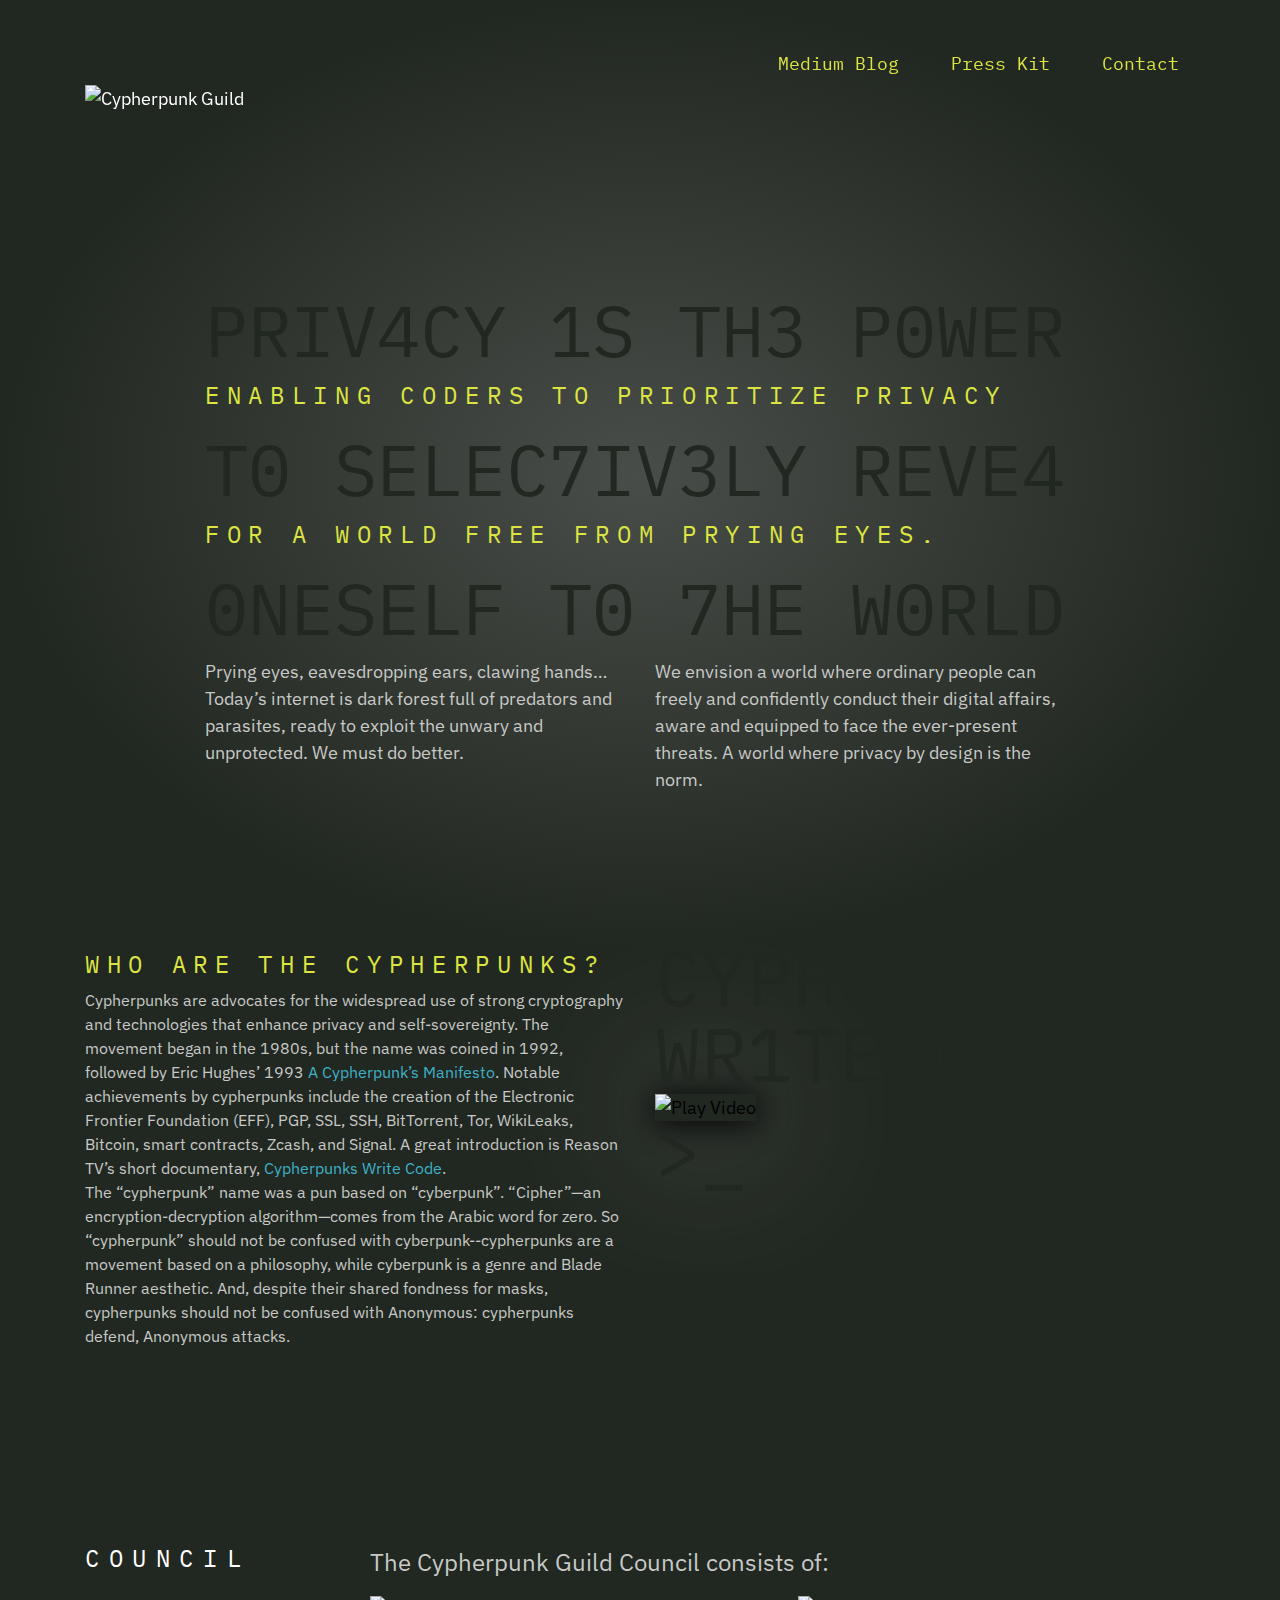
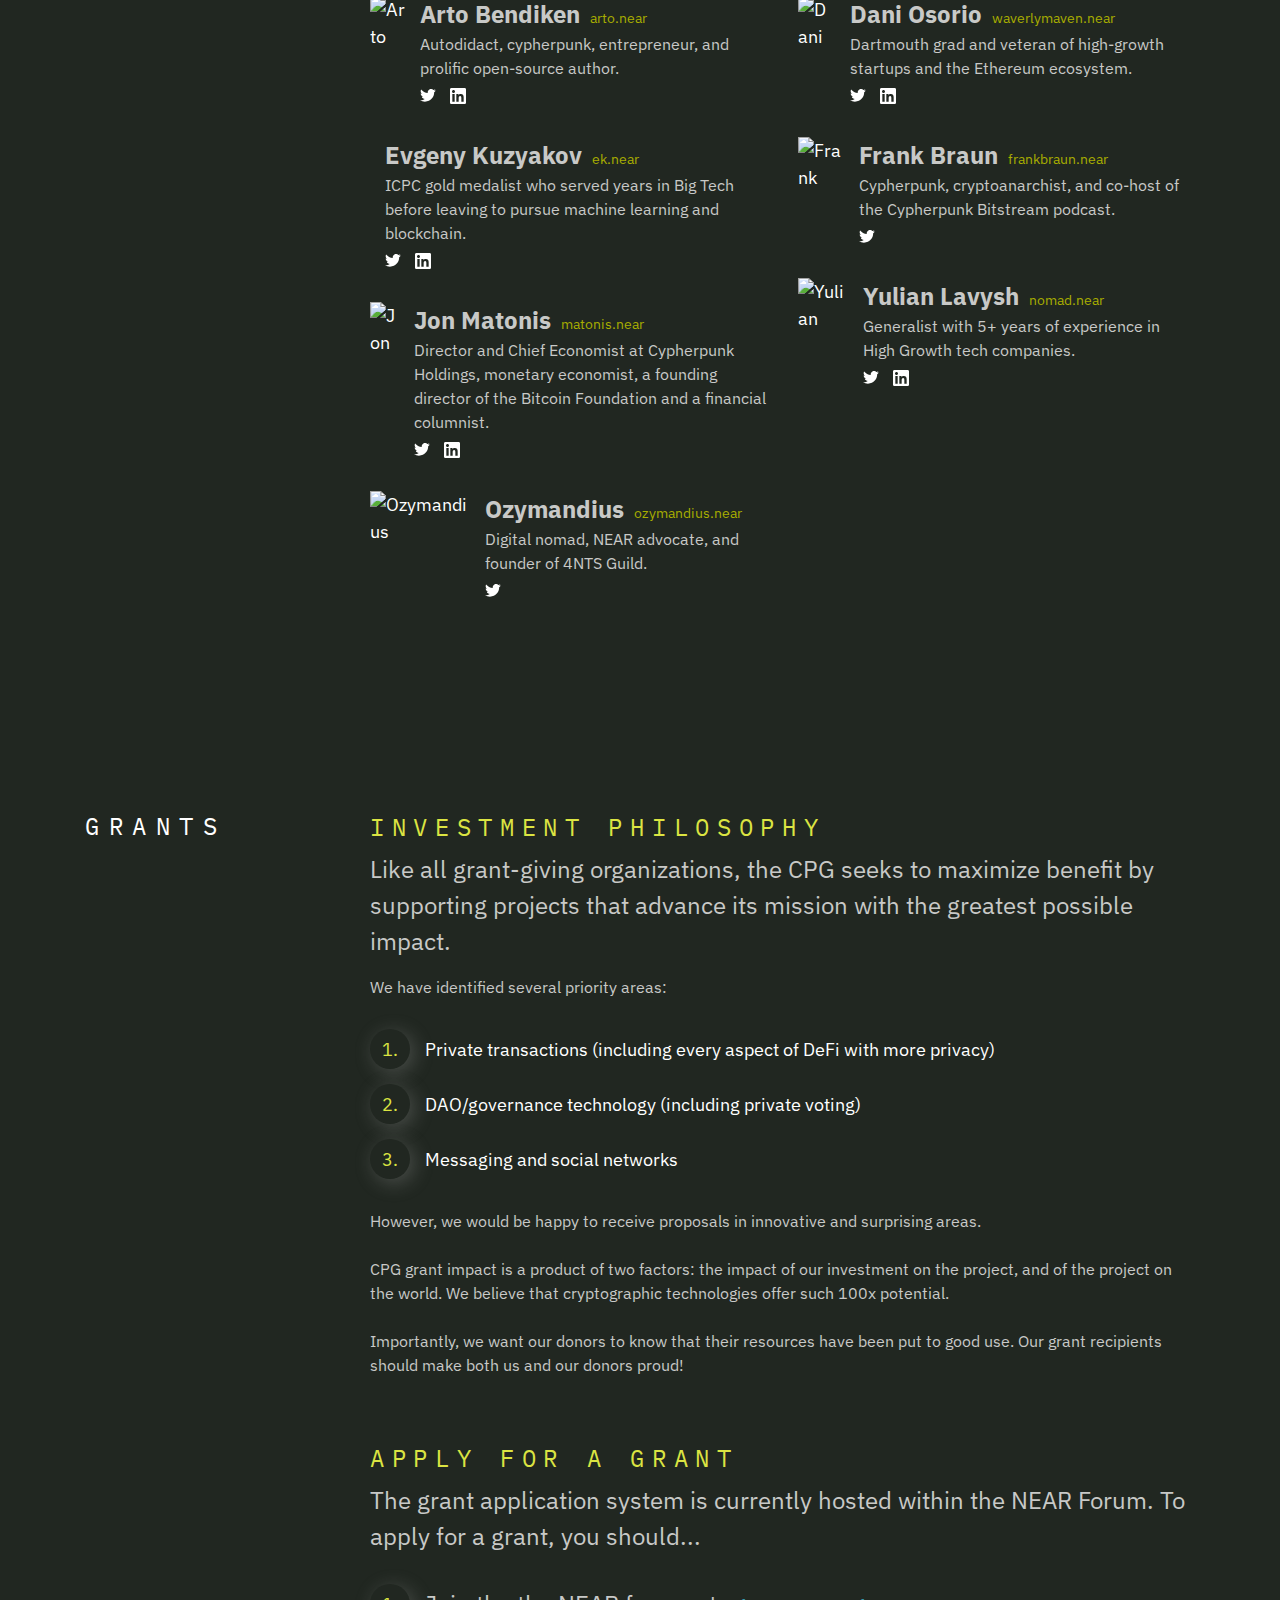
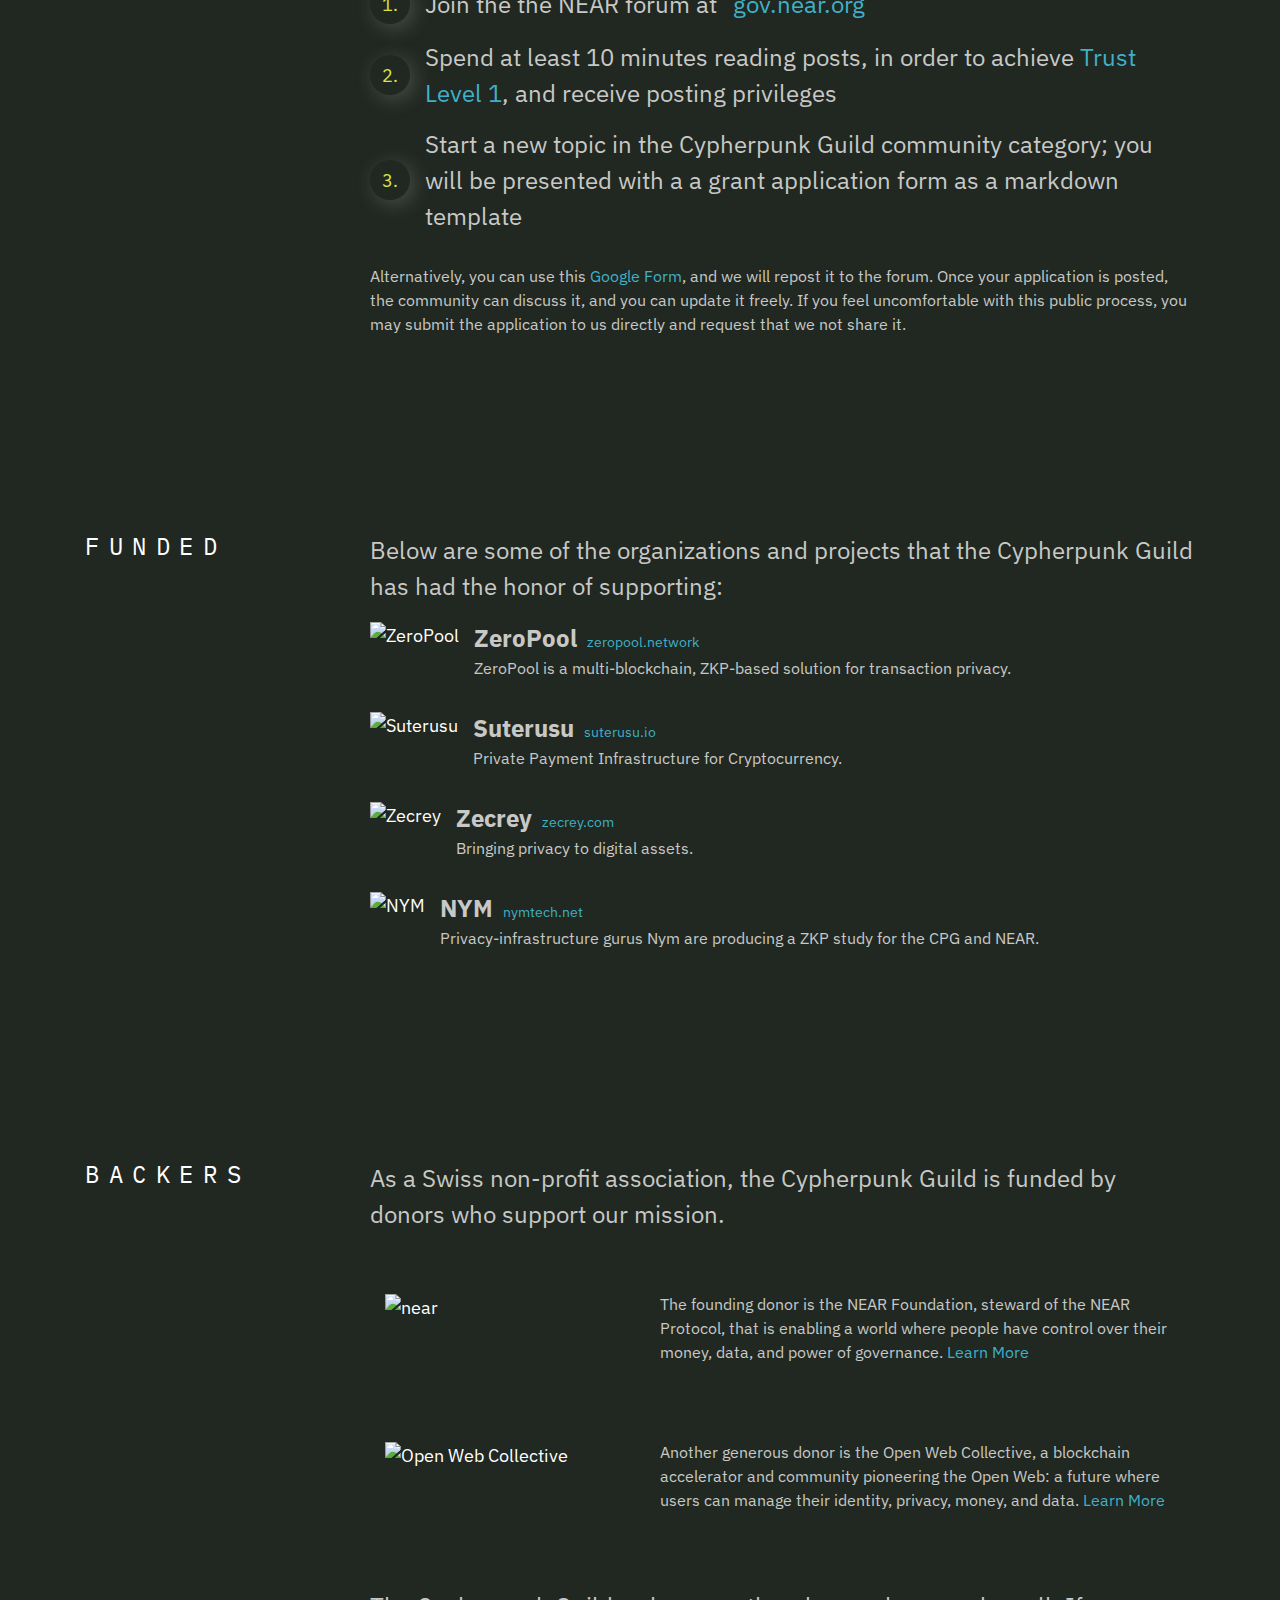
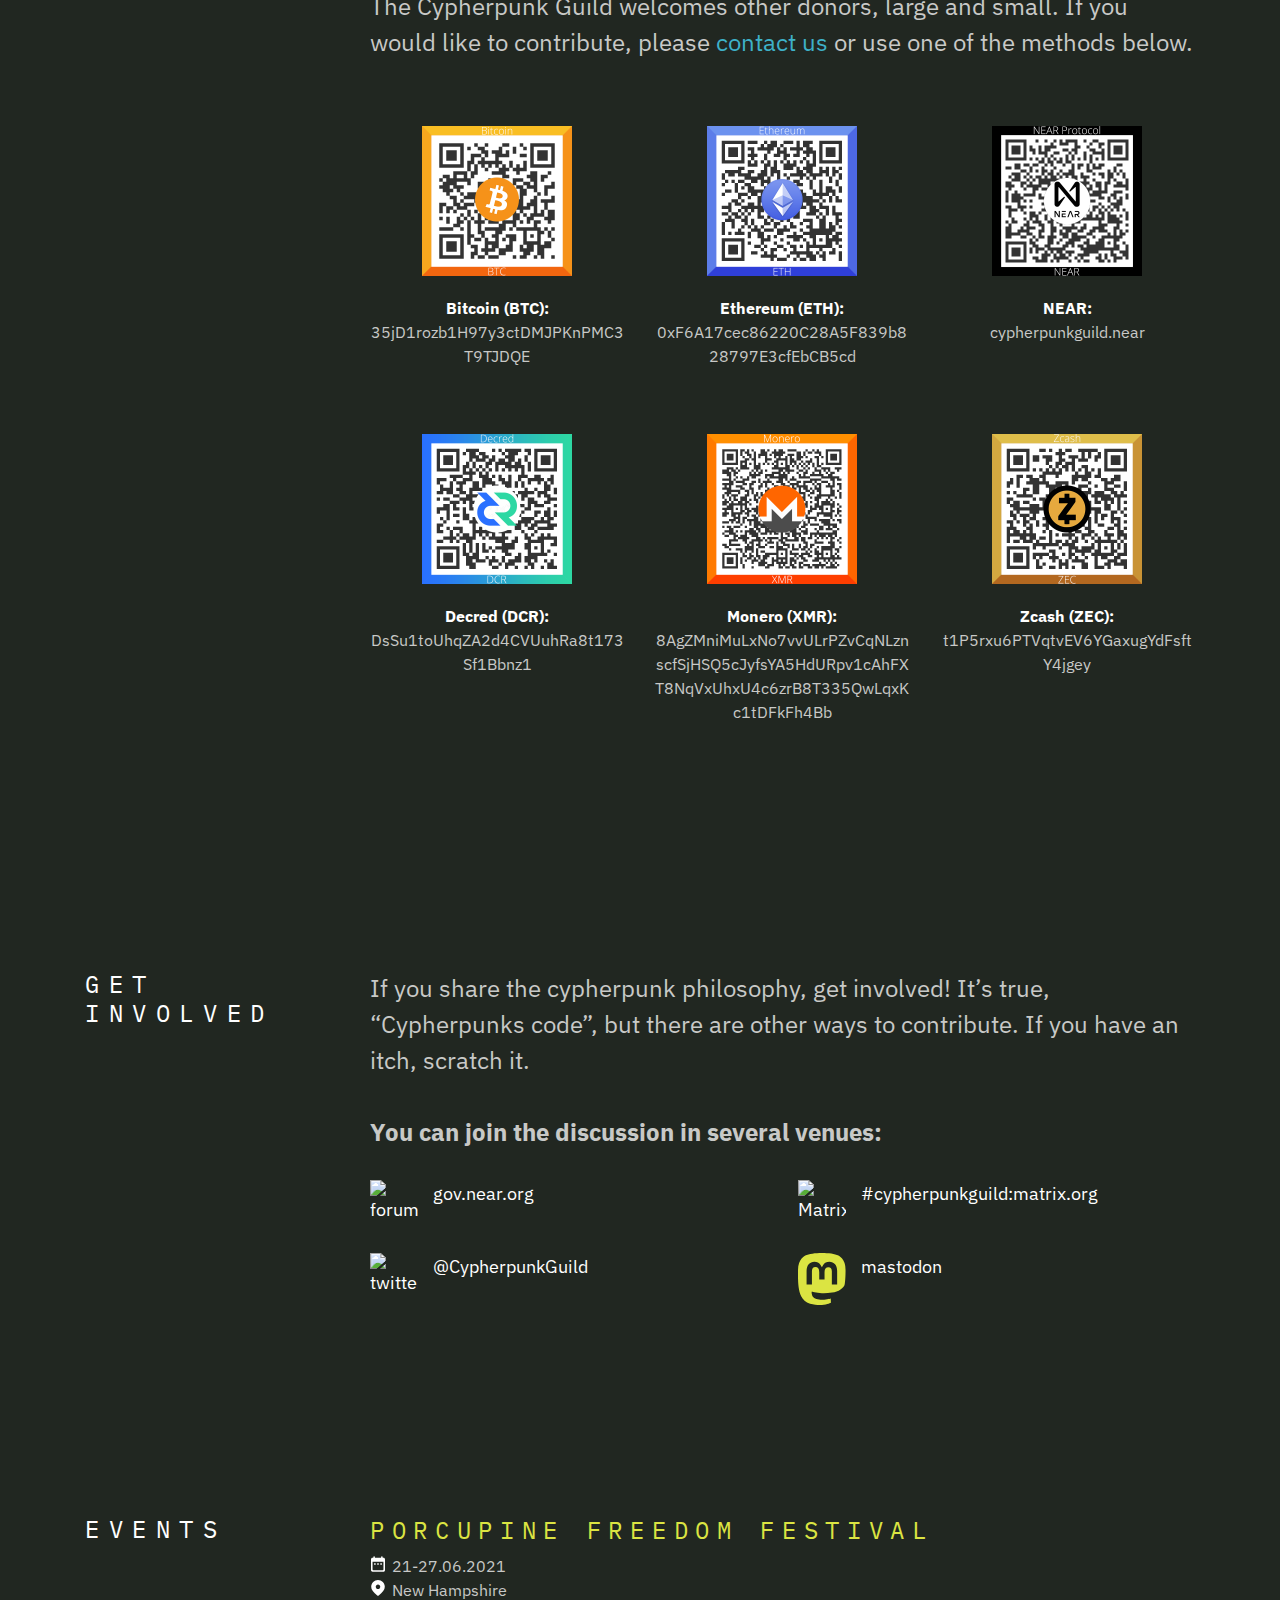
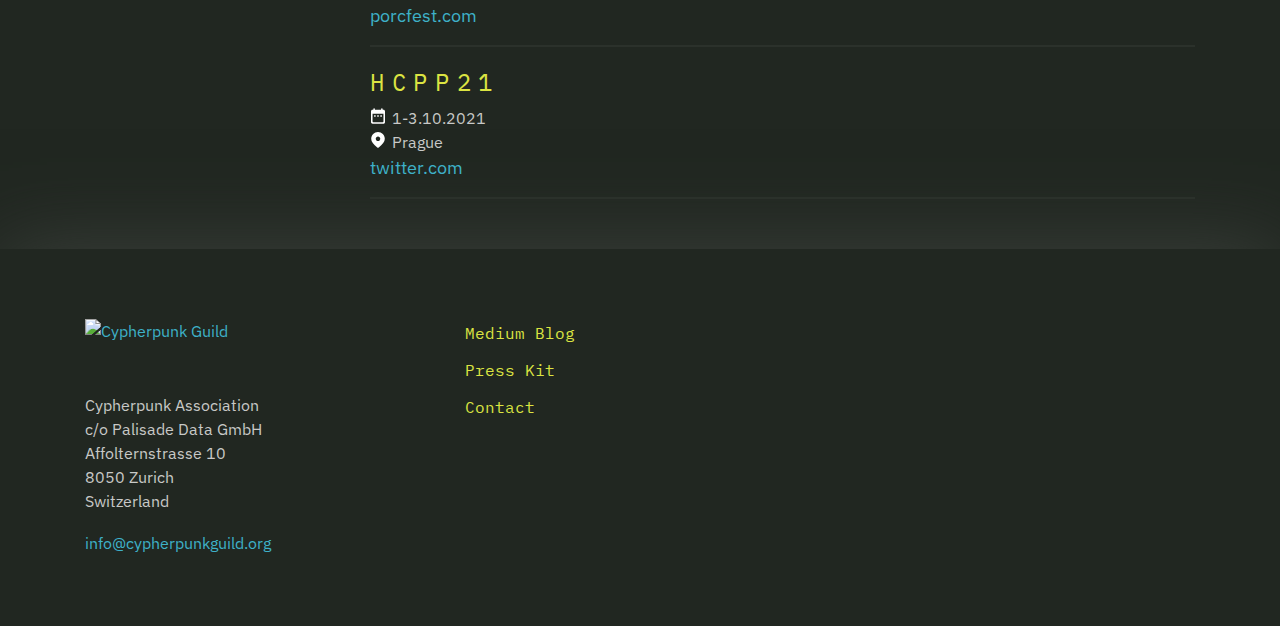
==== commit 546107ec: "w3.org yulian" ====
--- a/index.html
+++ b/index.html
@@ -283,7 +283,6 @@
                             </div>
                         </div>
                     </div>
-                    <p>Yulian Lavysh is the project lead, and day-to-day affairs are handled by a small staff, currently program manager Steve Cobb (stevecobb.near).</p>
                 </div>
             </div>
         </div>
@@ -306,8 +305,8 @@
                         <div class="council__list-item"><span class="numb">2.</span>DAO/governance technology (including private voting)</div>
                         <div class="council__list-item"><span class="numb">3.</span>Messaging and social networks</div>
                     </div>
-                    <p>However, we would be happy to receive proposals in innovative and surprising areas.</br></br>
-                        CPG grant impact is a product of two factors: the impact of our investment on the project, and of the project on the world. We believe that cryptographic technologies offer such 100x potential.</br></br>
+                    <p>However, we would be happy to receive proposals in innovative and surprising areas.<br><br>
+                        CPG grant impact is a product of two factors: the impact of our investment on the project, and of the project on the world. We believe that cryptographic technologies offer such 100x potential.<br><br>
                         Importantly, we want our donors to know that their resources have been put to good use. Our grant recipients should make both us and our donors proud!</p>
                 </div>
             </div>
@@ -322,7 +321,7 @@
                         <div class="council__list-item"><div><span class="numb">2.</span></div><p>Spend at least 10 minutes reading posts, in order to achieve <a href="https://blog.discourse.org/2018/06/understanding-discourse-trust-levels/">Trust Level 1</a>, and receive posting privileges</p></div>
                         <div class="council__list-item"><div><span class="numb">3.</span></div><p>Start a new topic in the Cypherpunk Guild community category; you will be presented with a a grant application form as a markdown template </p></div>
                     </div>
-                    <p>Alternatively, you can use this <a href="#">Google Form</a>, and we will repost it to the forum. Once your application is posted, the community can discuss it, and you can update it freely. If you feel uncomfortable with this public process, you may submit the application to us directly and request that we not share it.</p>
+                    <p>Alternatively, you can use this <a href="https://forms.gle/LUPng15iZ8oE2pxS8">Google Form</a>, and we will repost it to the forum. Once your application is posted, the community can discuss it, and you can update it freely. If you feel uncomfortable with this public process, you may submit the application to us directly and request that we not share it.</p>
                 </div>
             </div>
         </div>
@@ -348,7 +347,7 @@
                                 <div class="card__descr">
                                     <div class="card__descr-inner">
                                         <p class="card__descr-name">ZeroPool</p>
-                                        <p class="card__descr-sub">zeropool.network</p>
+                                        <p class="card__descr-sub"><a href="https://zeropool.network">zeropool.network</a></p>
                                     </div>
                                     <p class="card__descr-position">ZeroPool is a multi-blockchain, ZKP-based solution for transaction privacy.</p>
                                 </div>
@@ -361,9 +360,9 @@
                                 <div class="card__descr">
                                     <div class="card__descr-inner">
                                         <p class="card__descr-name">Suterusu</p>
-                                        <p class="card__descr-sub">suterusu.io</p>
-                                    </div>
-                                    <p class="card__descr-position">Private Payment Infrastructure for Cryptocurrency</p>
+                                        <p class="card__descr-sub"><a href="https://suterusu.io">suterusu.io</a></p>
+                                    </div>
+                                    <p class="card__descr-position">Private Payment Infrastructure for Cryptocurrency.</p>
                                 </div>
                             </div>
                             <!-- card #3-->
@@ -374,9 +373,9 @@
                                 <div class="card__descr">
                                     <div class="card__descr-inner">
                                         <p class="card__descr-name">Zecrey</p>
-                                        <p class="card__descr-sub">zecrey.com</p>
-                                    </div>
-                                    <p class="card__descr-position">Bringing privacy to digital assets</p>
+                                        <p class="card__descr-sub"><a href="https://zecrey.com">zecrey.com</a></p>
+                                    </div>
+                                    <p class="card__descr-position">Bringing privacy to digital assets.</p>
                                 </div>
                             </div>
                             <!-- card #4-->
@@ -387,7 +386,7 @@
                                 <div class="card__descr">
                                     <div class="card__descr-inner">
                                         <p class="card__descr-name">NYM</p>
-                                        <p class="card__descr-sub">nymtech.net</p>
+                                        <p class="card__descr-sub"><a href="https://nymtech.net">nymtech.net</a></p>
                                     </div>
                                     <p class="card__descr-position">Privacy-infrastructure gurus Nym are producing a ZKP study for the CPG and NEAR.</p>
                                 </div>
@@ -399,7 +398,7 @@
         </div>
     </section>
 
-    <section class="council">
+    <section class="council overflow">
         <div class="council__container container">
             <div class="council__row row mb-50">
                 <div class="council__col col-md-3 col-12">
@@ -414,7 +413,7 @@
                             <img src="img/near.png" class="backers__img" alt="near">
                         </div>
                         <div class="col-md-8 col-12">
-                            <p>The founding donor is the NEAR Foundation, steward of the NEAR Protocol, that is enabling a world where people have control over their money, data, and power of governance. <a href="#">Learn More</a></p>
+                            <p>The founding donor is the NEAR Foundation, steward of the NEAR Protocol, that is enabling a world where people have control over their money, data, and power of governance. <a href="https://near.org">Learn More</a></p>
                         </div>
                     </div>
                     <div class="row backers">
@@ -422,7 +421,7 @@
                             <img src="img/owc.png" class="backers__img" alt="Open Web Collective">
                         </div>
                         <div class="col-md-8 col-12">
-                            <p>Another generous donor is the Open Web Collective, a blockchain accelerator and community pioneering the Open Web: a future where users can manage their identity, privacy, money, and data. <a href="#">Learn More</a></p>
+                            <p>Another generous donor is the Open Web Collective, a blockchain accelerator and community pioneering the Open Web: a future where users can manage their identity, privacy, money, and data. <a href="https://openwebcollective.com/">Learn More</a></p>
                         </div>
                     </div>
                     <p class="council__title">The Cypherpunk Guild welcomes other donors, large and small. If you would like to contribute, please <a href="#contact">contact us</a> or use one of the methods below.</p>
@@ -482,7 +481,7 @@
                         <div class="col-md-6 col-12">
                             <div class="contact__container">
                                 <img src="img/matrix.svg" alt="Matrix">
-                                <a href="#">#cypherpunkguild:matrix.org</a>
+                                <a href="https://matrix.to/#/#cypherpunkguild:matrix.org">#cypherpunkguild:matrix.org</a>
                             </div>
                             <div class="contact__container">
                                 <img src="img/mastodon.svg" alt="Mastadon">
@@ -521,7 +520,7 @@
         </div>
     </section>
 
-    <div class="modal fade" id="myModal" tabindex="-1" role="dialog" aria-labelledby="exampleModalLabel" aria-hidden="true">
+    <div class="modal fade" id="myModal" tabindex="-1" role="dialog" aria-hidden="true">
     <div class="modal-dialog" role="document">
         <div class="modal-content">
             <div class="modal-body">
@@ -529,7 +528,7 @@
                     <span aria-hidden="true">&times;</span>
                 </button>
                 <div class="embed-responsive embed-responsive-16by9">
-                    <iframe class="embed-responsive-item" src="https://www.youtube.com/embed/YWh6Yzr12iQ" id="video"  allowscriptaccess="always" allow="autoplay"></iframe>
+                    <iframe class="embed-responsive-item" src="https://www.youtube.com/embed/YWh6Yzr12iQ" id="video" allow="autoplay"></iframe>
                 </div>
             </div>
         </div>
--- a/css/style.min.css
+++ b/css/style.min.css
@@ -15,7 +15,7 @@
   outline-offset: 0;
 }
 
-section {
+.overflow {
   overflow: hidden;
 }
 
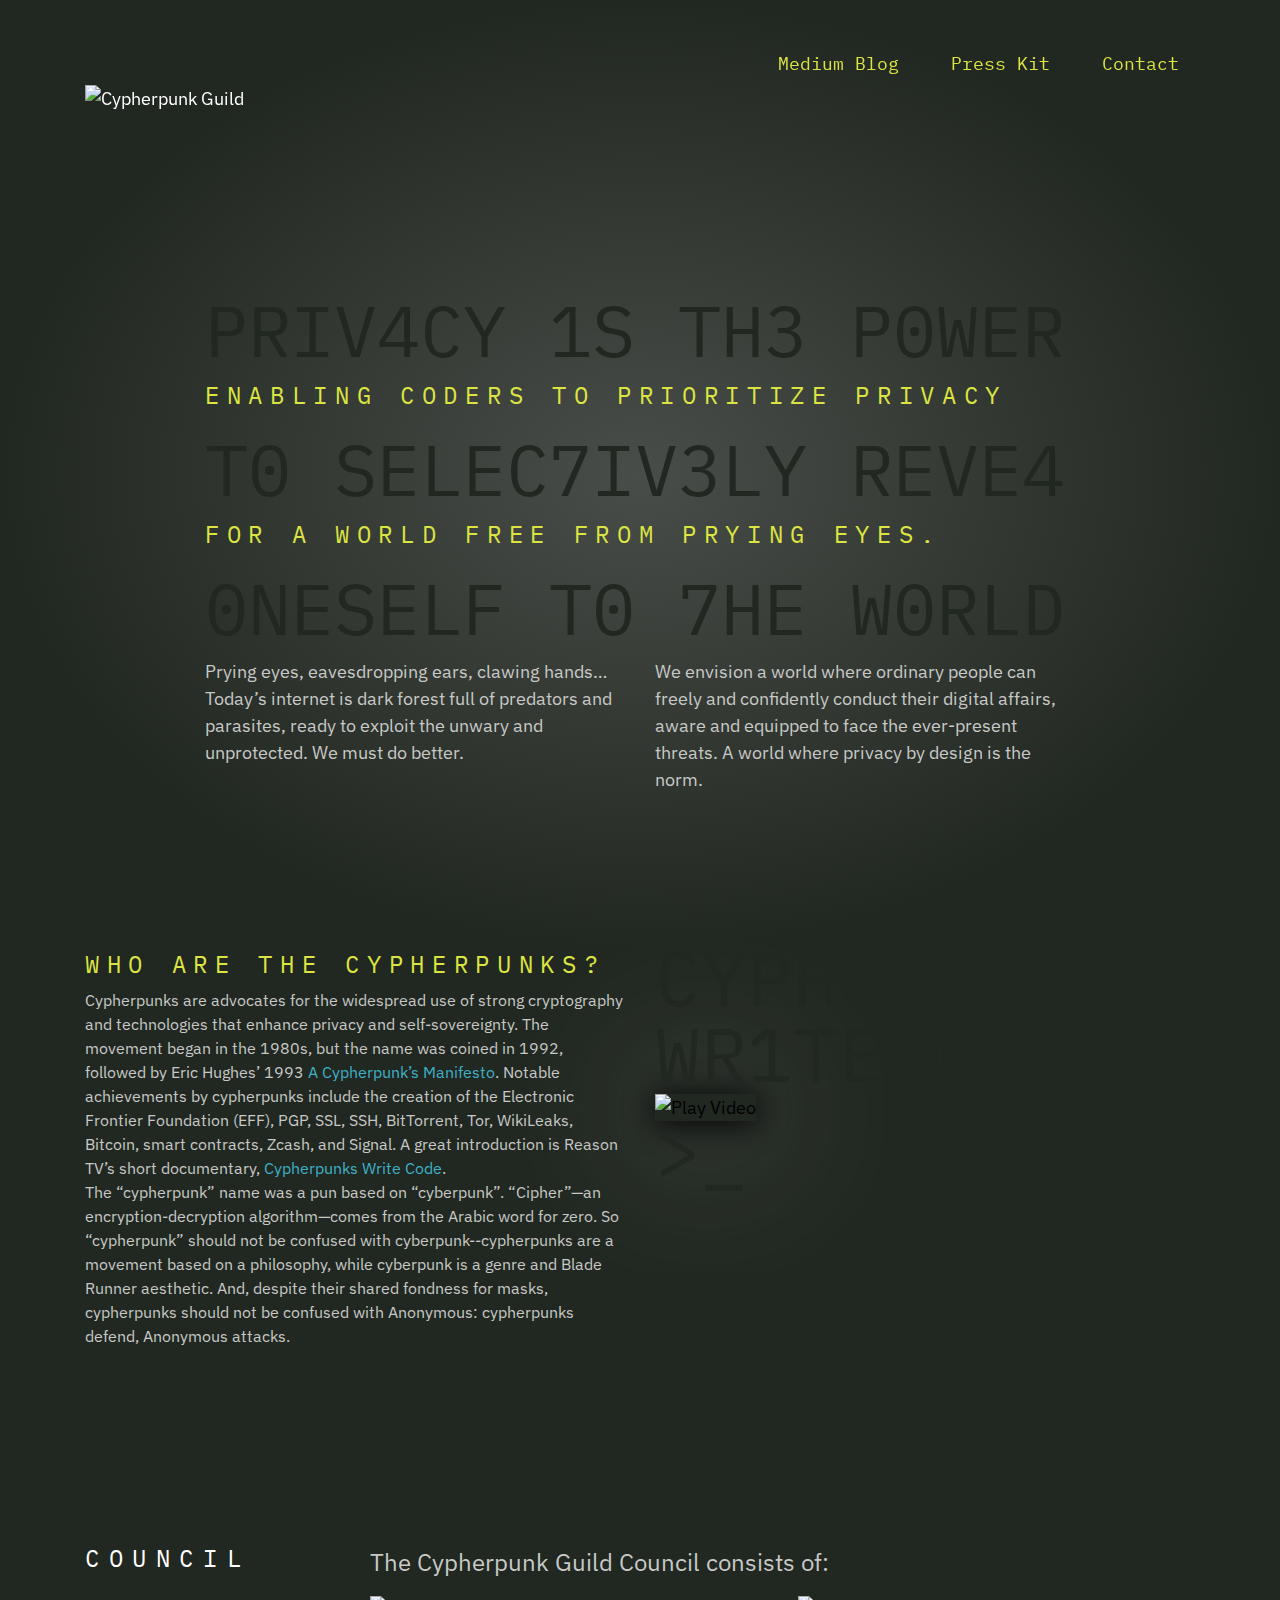
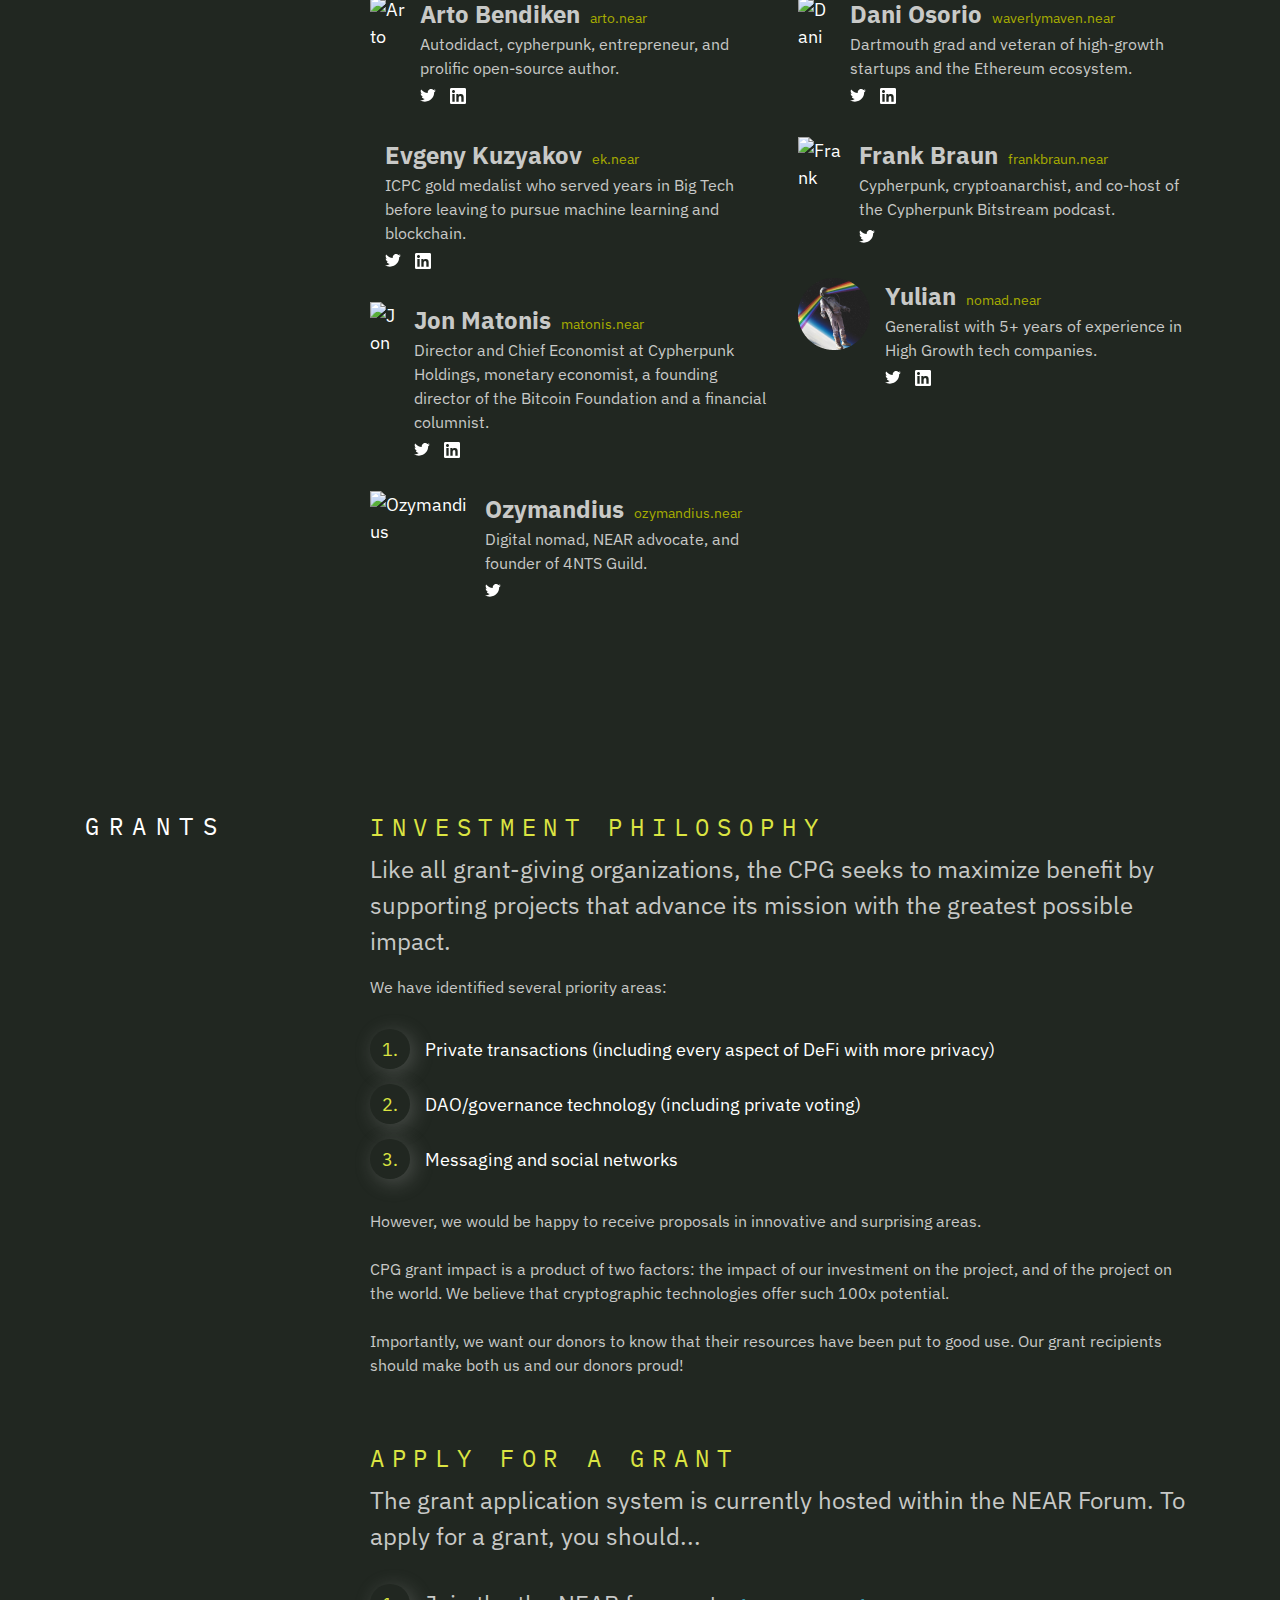
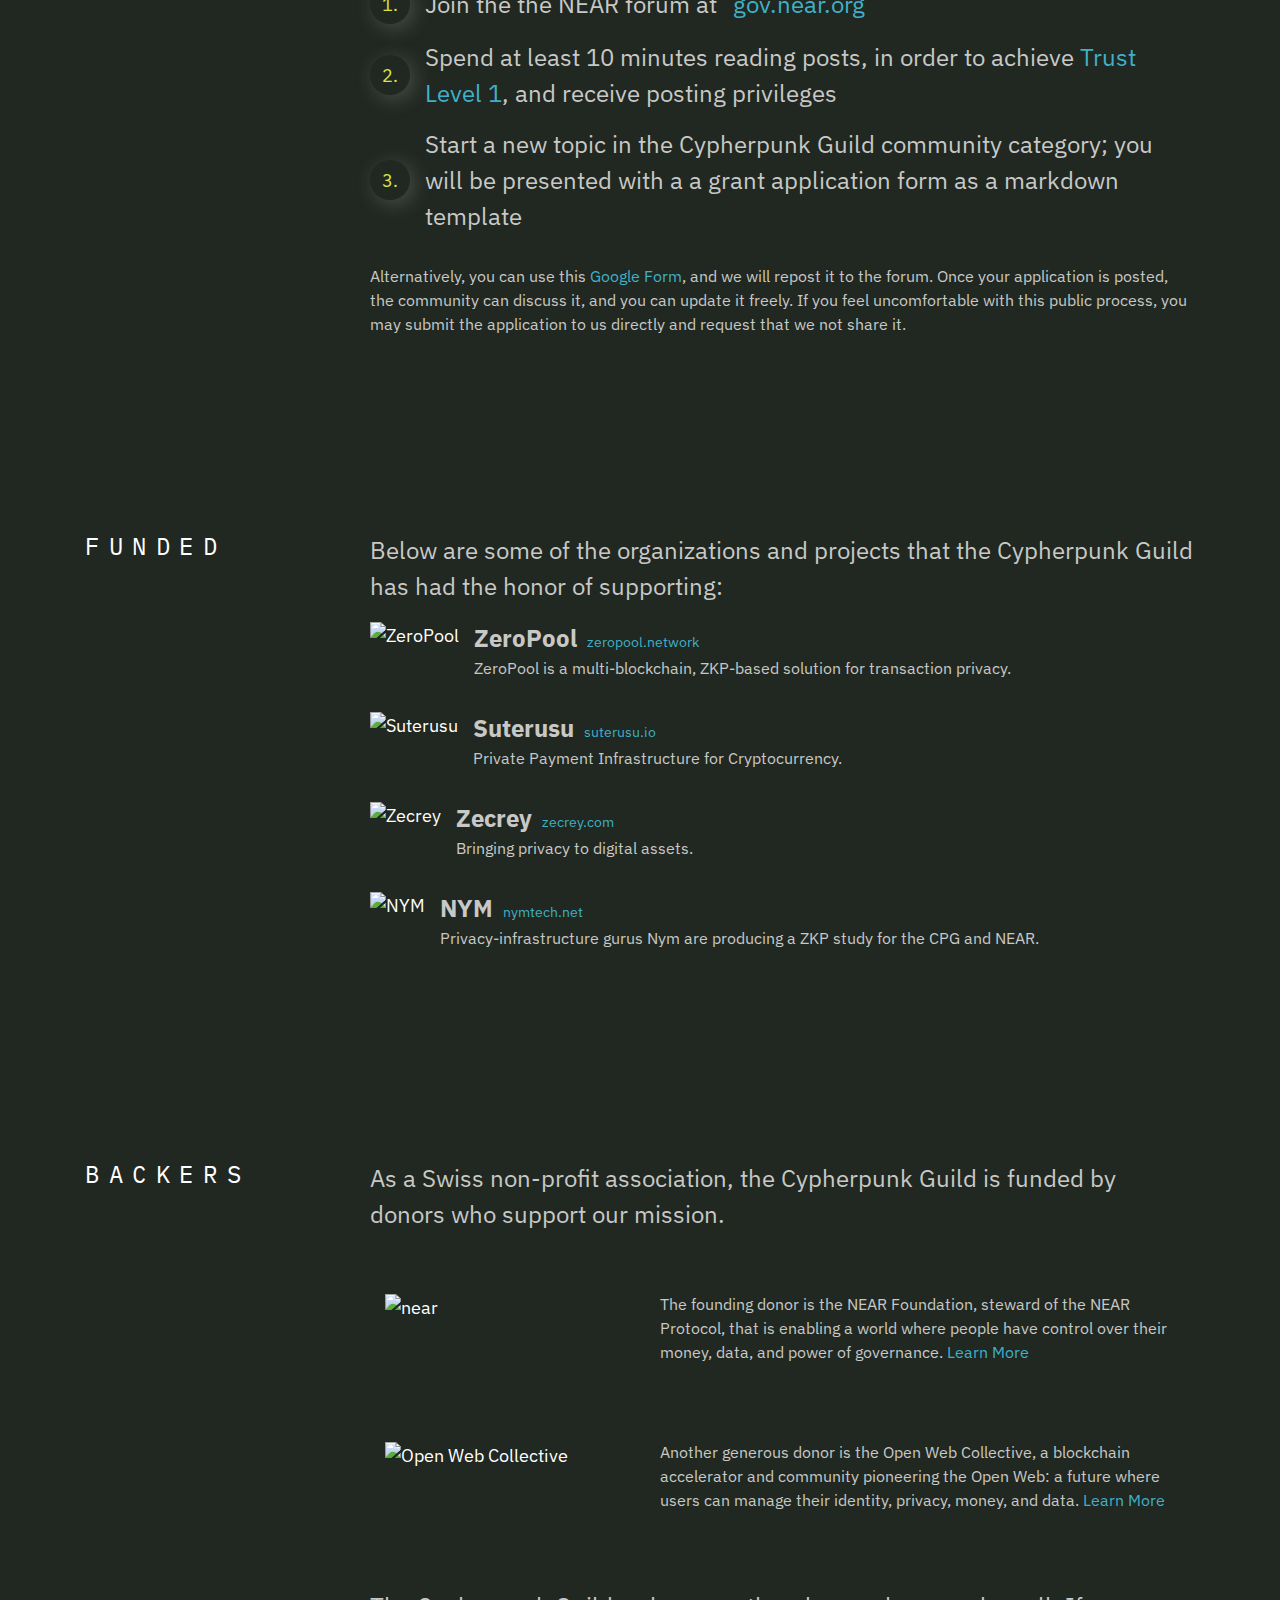
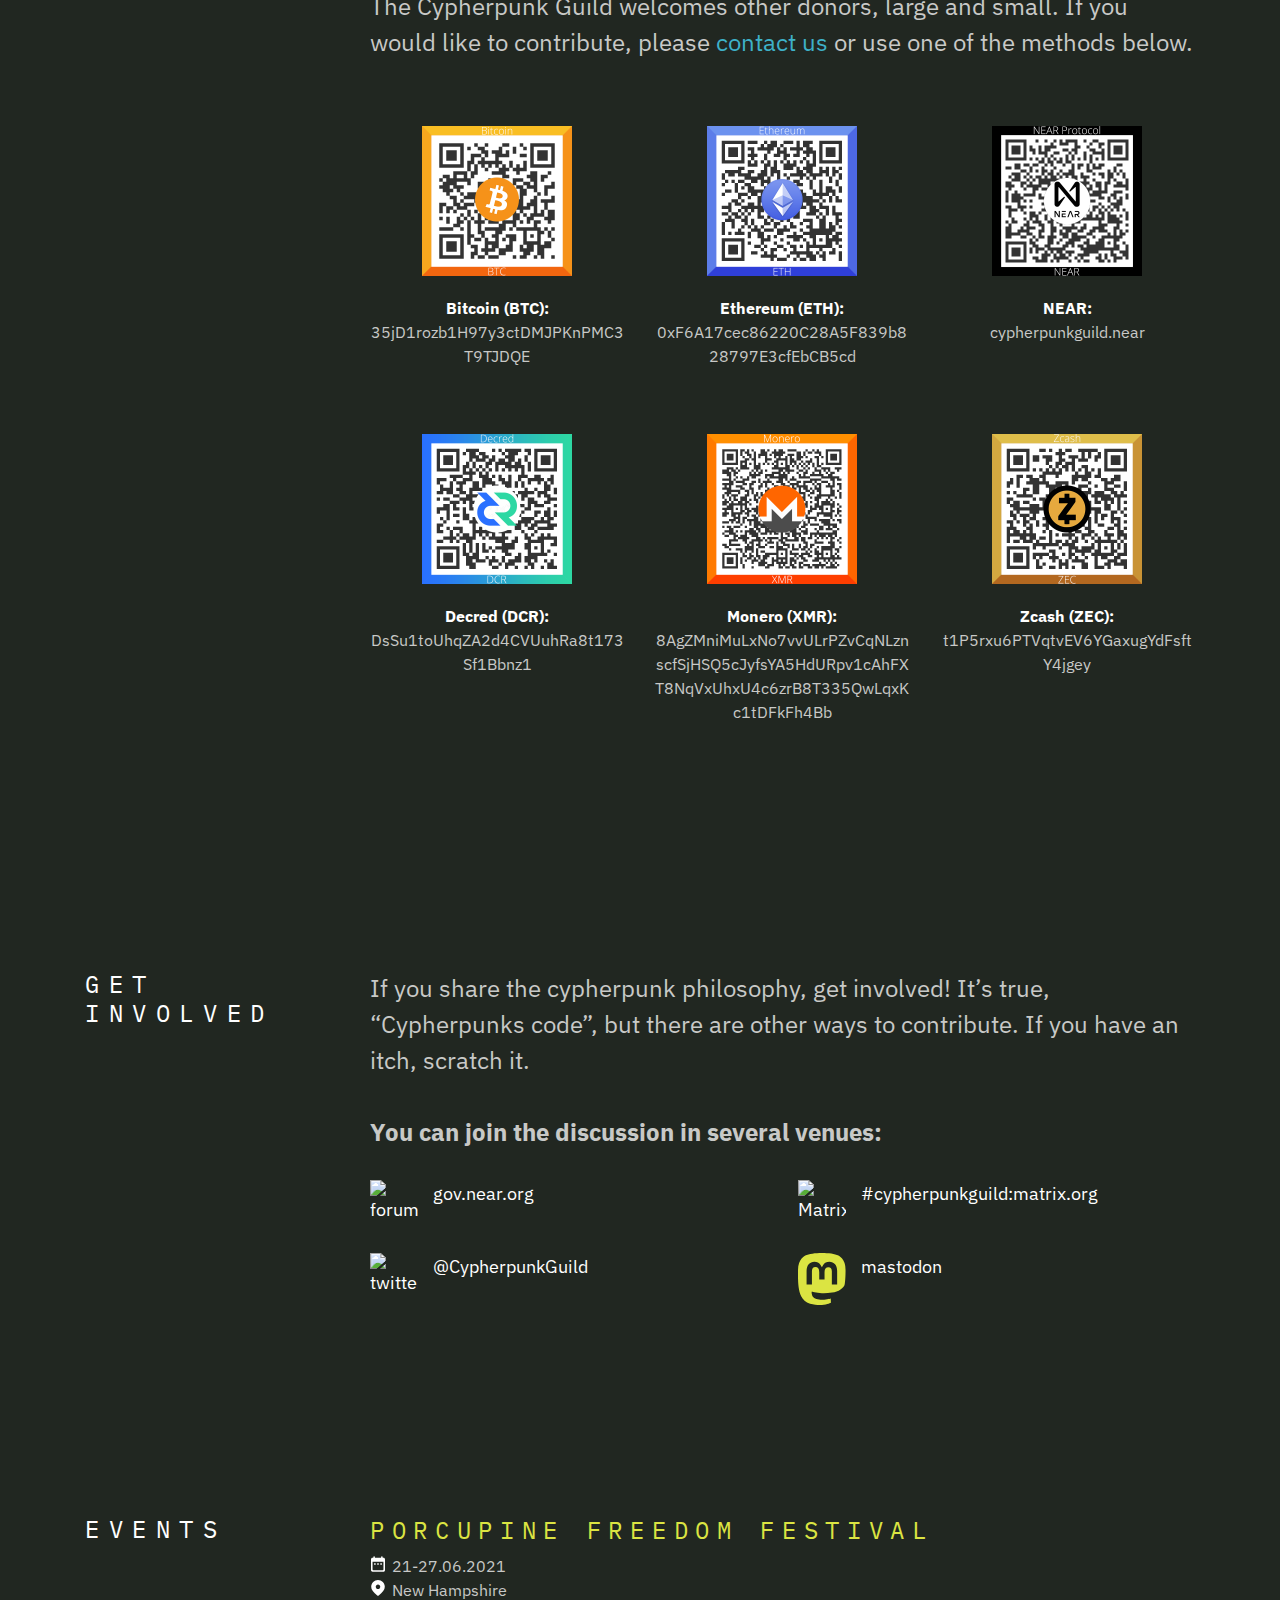
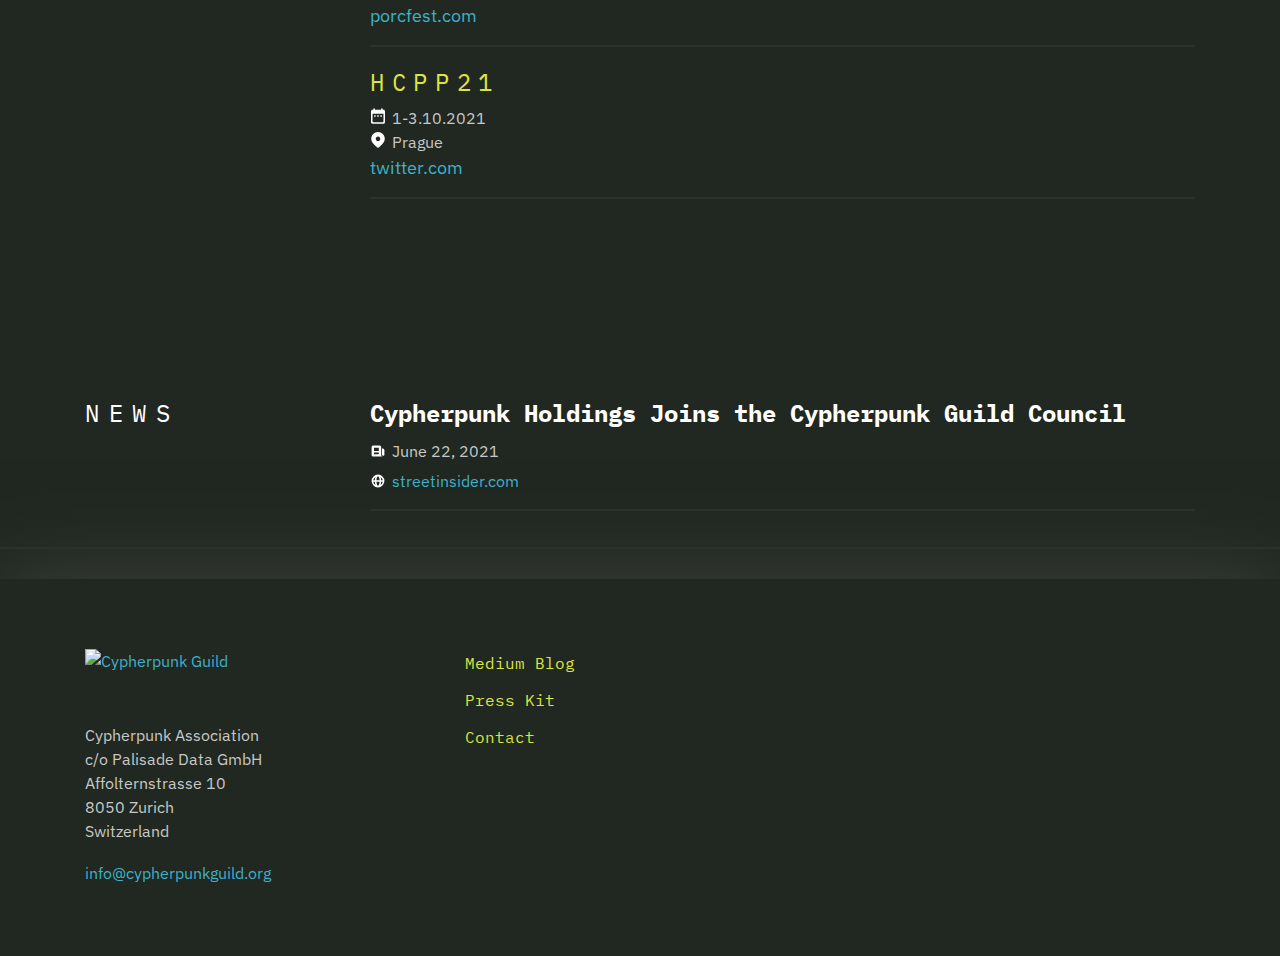
==== commit 259852a5: "Merge pull request #19 from andreybo/news" ====
--- a/index.html
+++ b/index.html
@@ -267,7 +267,7 @@
                                 </div>
                                 <div class="card__descr">
                                     <div class="card__descr-inner">
-                                        <p class="card__descr-name">Yulian Lavysh</p>
+                                        <p class="card__descr-name">Yulian</p>
                                         <p class="card__descr-sub">nomad.near</p>
                                     </div>
                                     <p class="card__descr-position">Generalist with 5+ years of experience in High Growth tech companies.</p>
@@ -514,6 +514,26 @@
                         <p class="event__date">1-3.10.2021</p>
                         <p class="event__location">Prague</p>
                         <a class="event__link" href="https://twitter.com/Paralelni_polis/status/1392555464857169922?s=20" target="_blank">twitter.com</a>
+                    </div>
+                </div>
+            </div>
+        </div>
+    </section>
+
+    <section class="council news">
+        <div class="council__container container">
+            <div class="council__row row">
+                <div class="council__col col-md-3 col-12">
+                    <h4 class="h4">
+                        News
+                    </h4>
+                </div>
+                <div class="council__col col-md-9 col-12">
+                    <div class="news">
+                        <a class="news__link" href="https://www.streetinsider.com/Newsfile/Cypherpunk+Holdings+Joins+the+Cypherpunk+Guild+Council/18587061.html"></a>
+                        <h3 class="news__title">Cypherpunk Holdings Joins the Cypherpunk Guild Council</h3>
+                        <p class="news__date">June 22, 2021</p>
+                        <p class="news__website">streetinsider.com</p>
                     </div>
                 </div>
             </div>
--- a/css/style.min.css
+++ b/css/style.min.css
@@ -477,6 +477,59 @@
   text-transform: uppercase;
 }
 
+.news {
+  border-bottom: 2px solid #2B312B;
+  margin-bottom: 20px;
+  padding-bottom: 16px;
+  position: relative;
+}
+.news__link {
+  position: absolute;
+  width: 100%;
+  height: 100%;
+  top: 0;
+  left: 0;
+}
+.news p {
+  margin: 0;
+  display: flex;
+  align-items: center;
+}
+.news__date {
+  padding-bottom: 6px;
+}
+.news__date:before {
+  content: "";
+  width: 16px;
+  height: 16px;
+  margin-right: 6px;
+  background: url(/img/news.svg);
+  background-size: contain;
+  display: inline-block;
+  background-repeat: no-repeat;
+  background-position: center center;
+}
+.news__website {
+  color: #3EB1C8;
+}
+.news__website:before {
+  content: "";
+  width: 16px;
+  height: 16px;
+  margin-right: 6px;
+  background: url(/img/website.svg);
+  background-size: contain;
+  display: inline-block;
+  background-repeat: no-repeat;
+  background-position: center center;
+}
+.news__title {
+  font-size: 24px;
+  font-weight: 700;
+  margin: 0;
+  padding-bottom: 12px;
+}
+
 .backers {
   margin: 60px 0;
 }
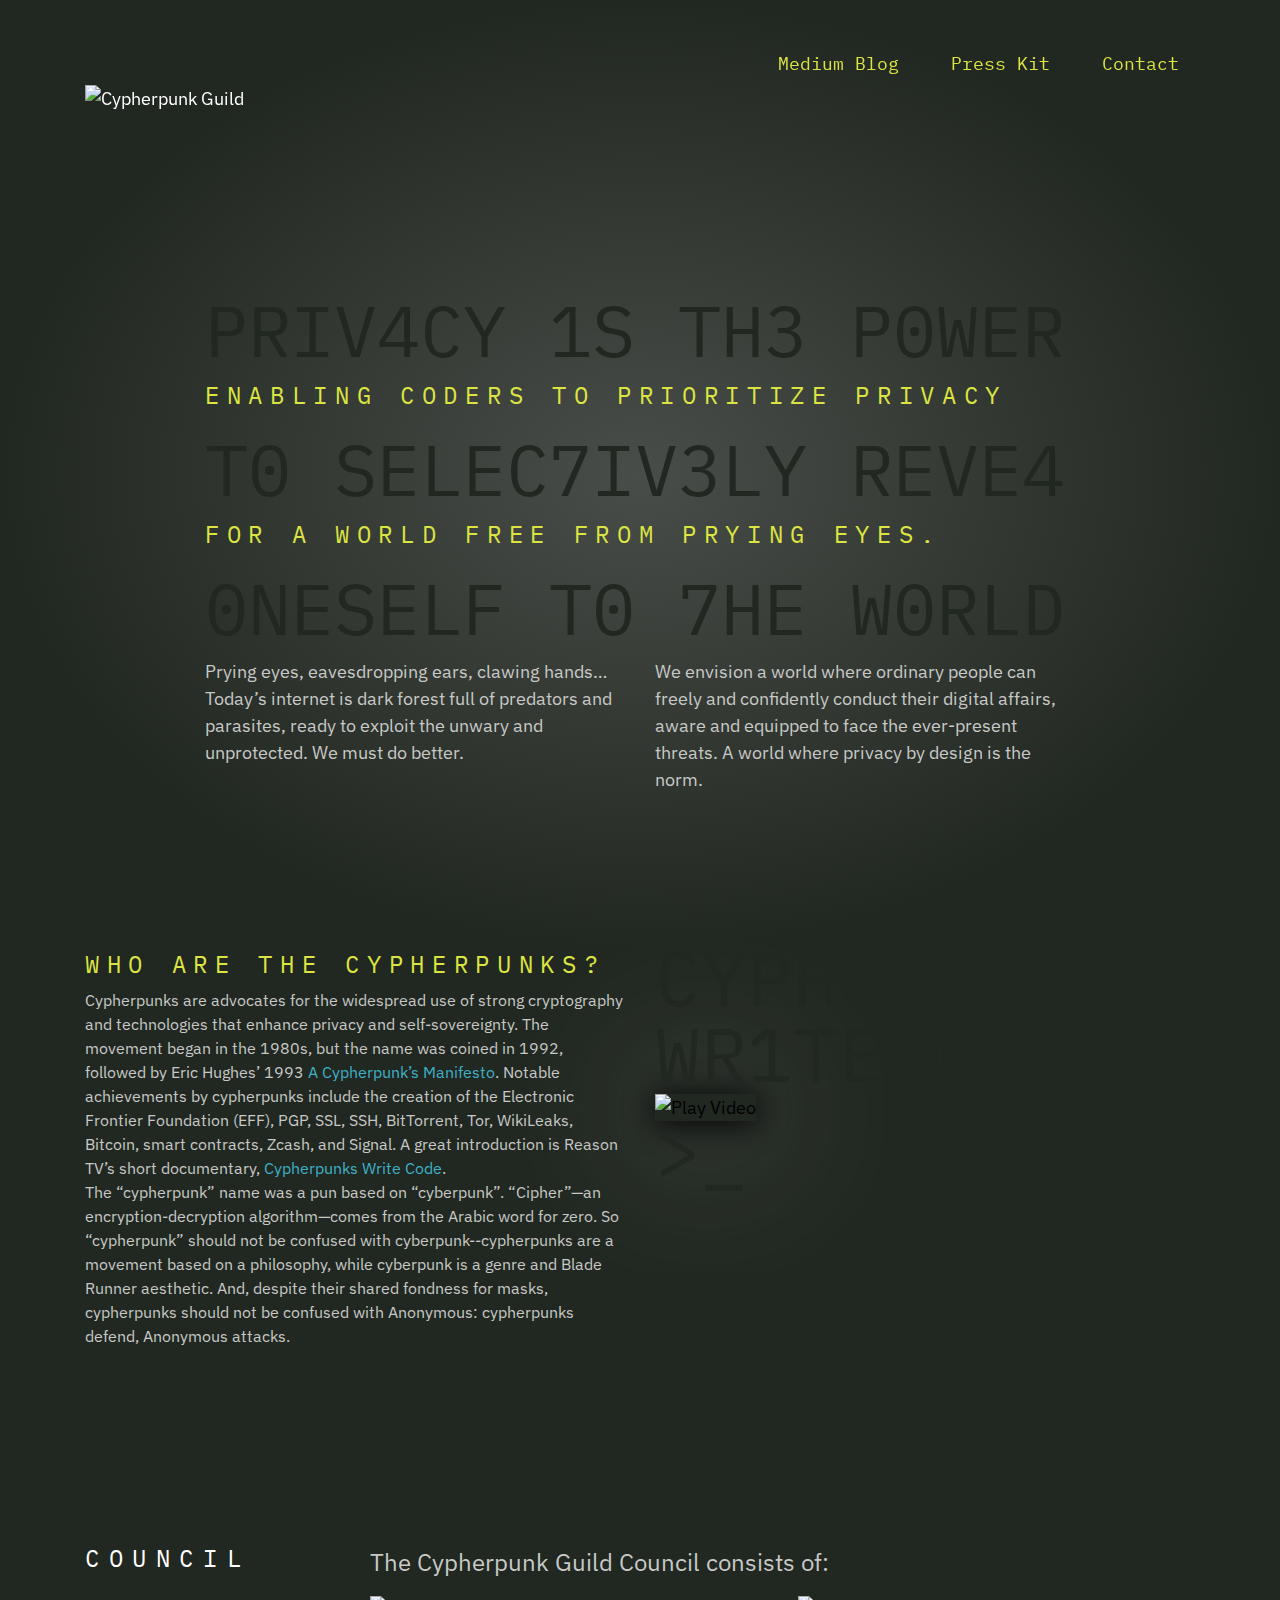
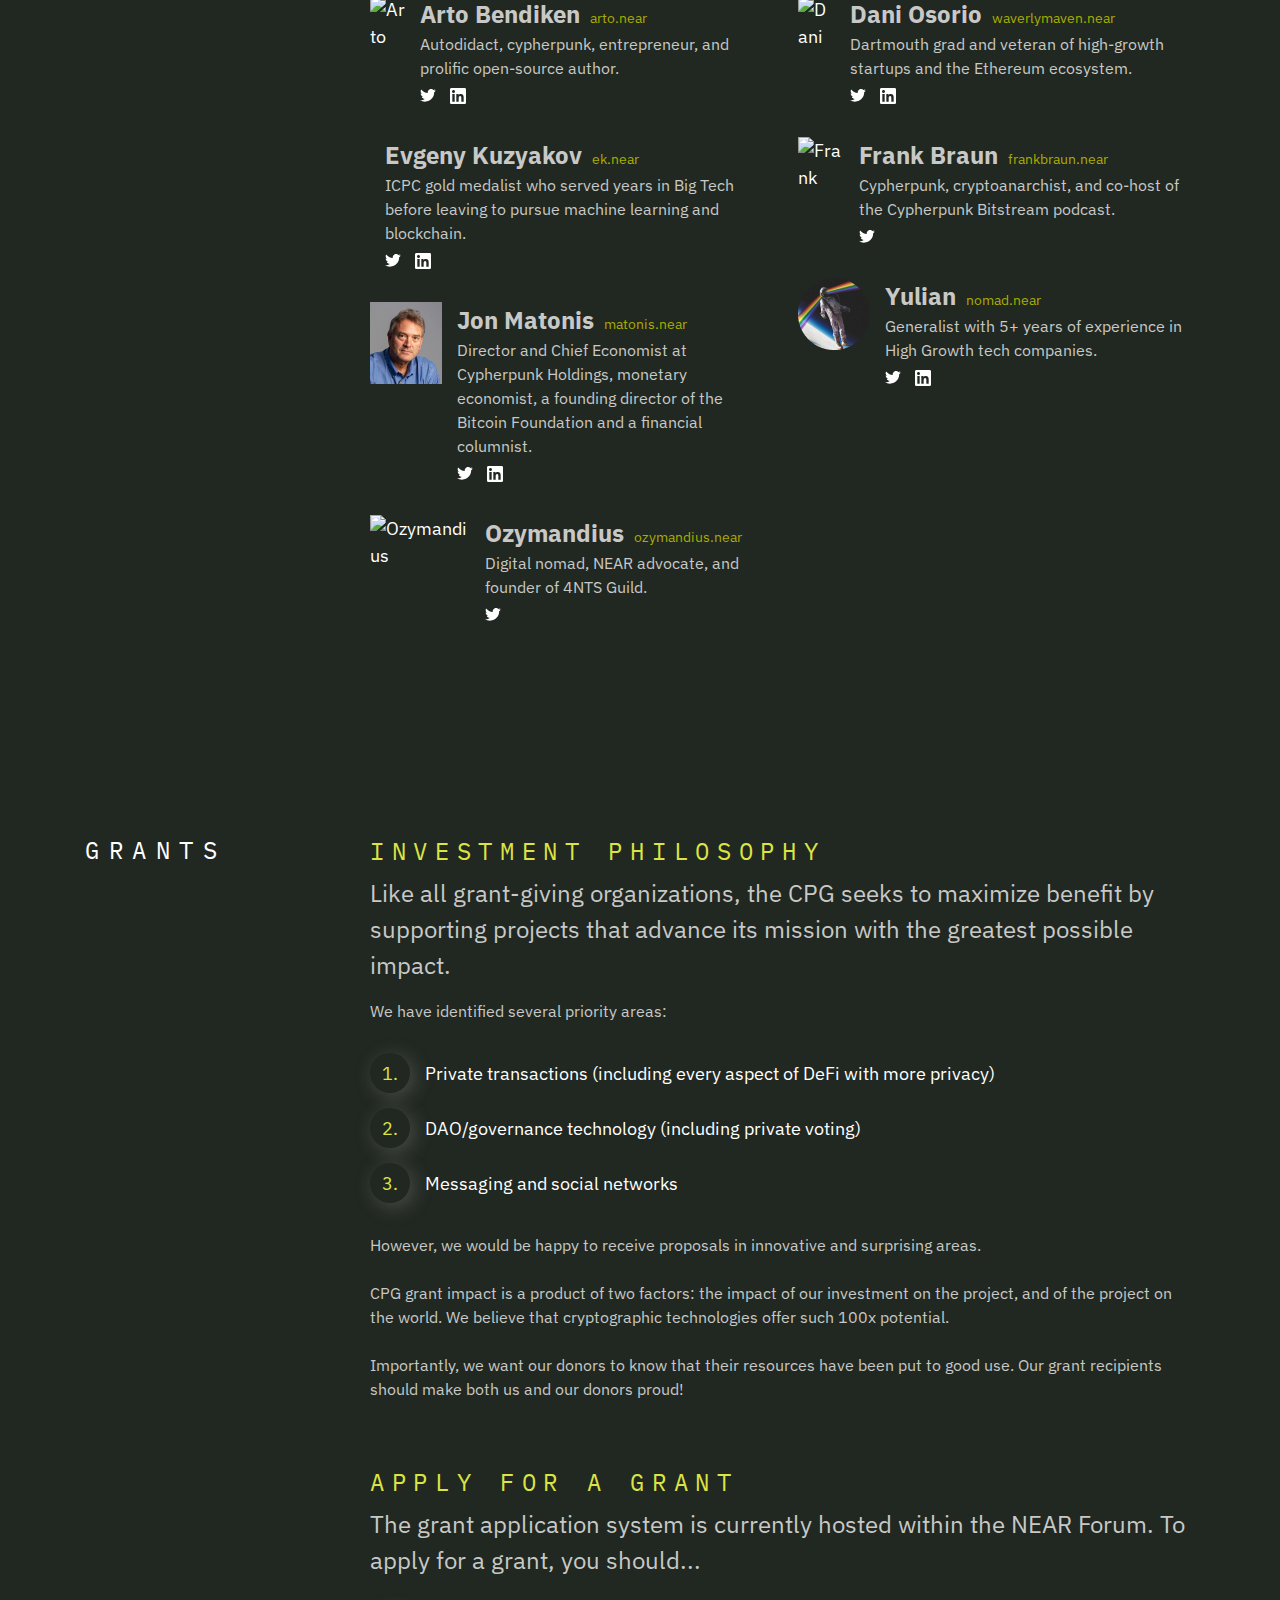
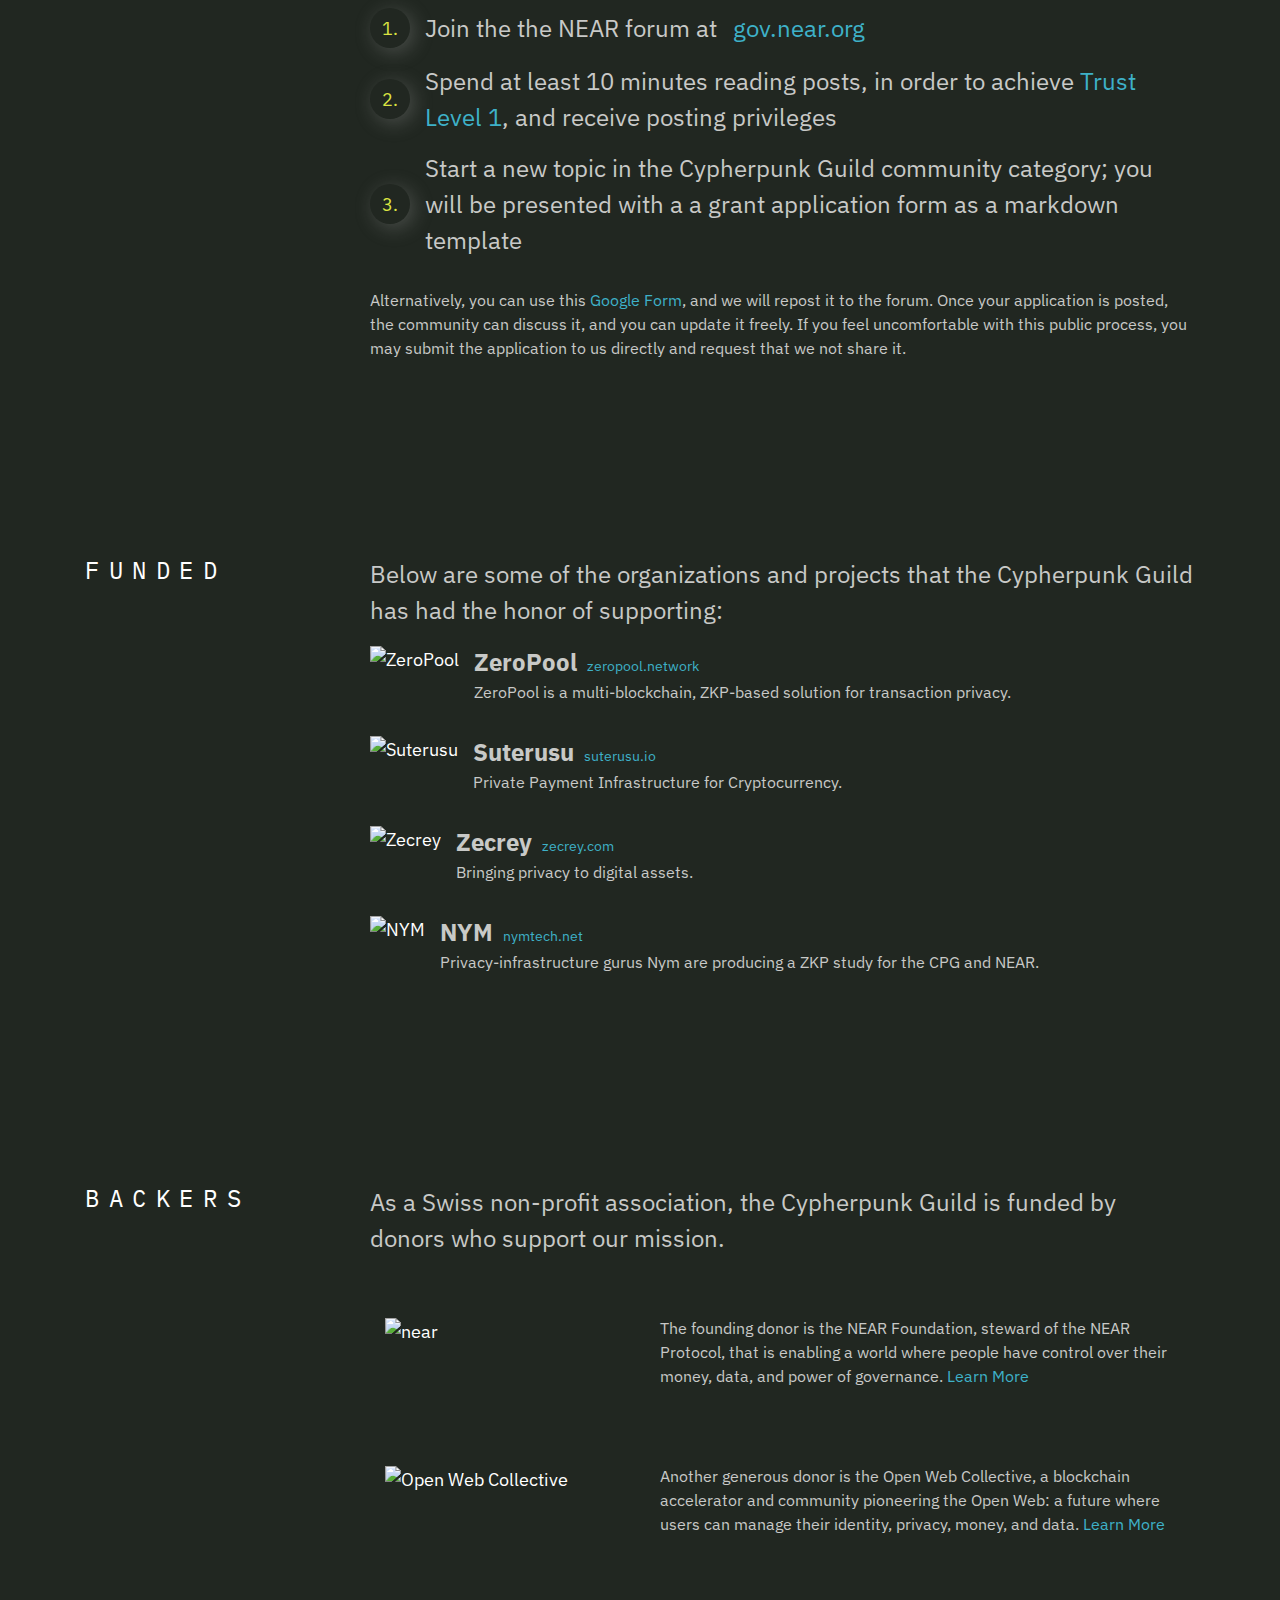
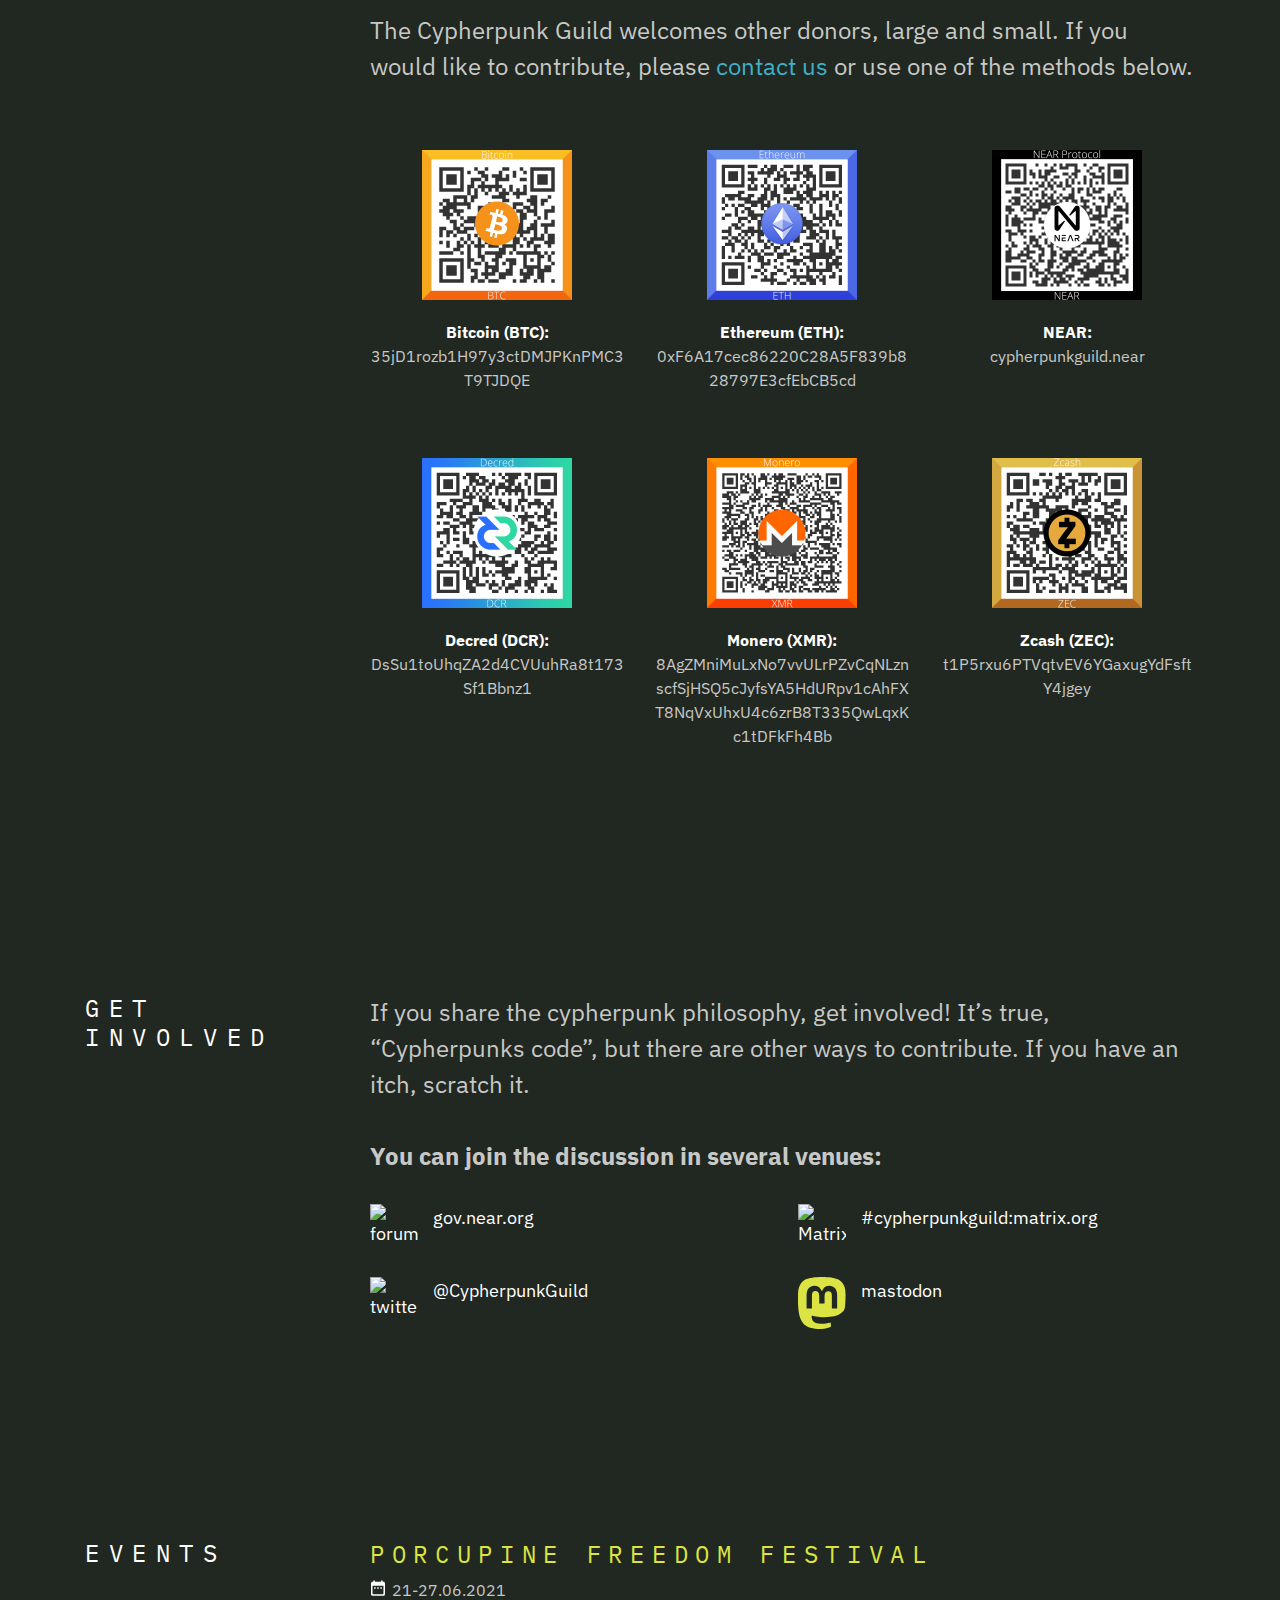
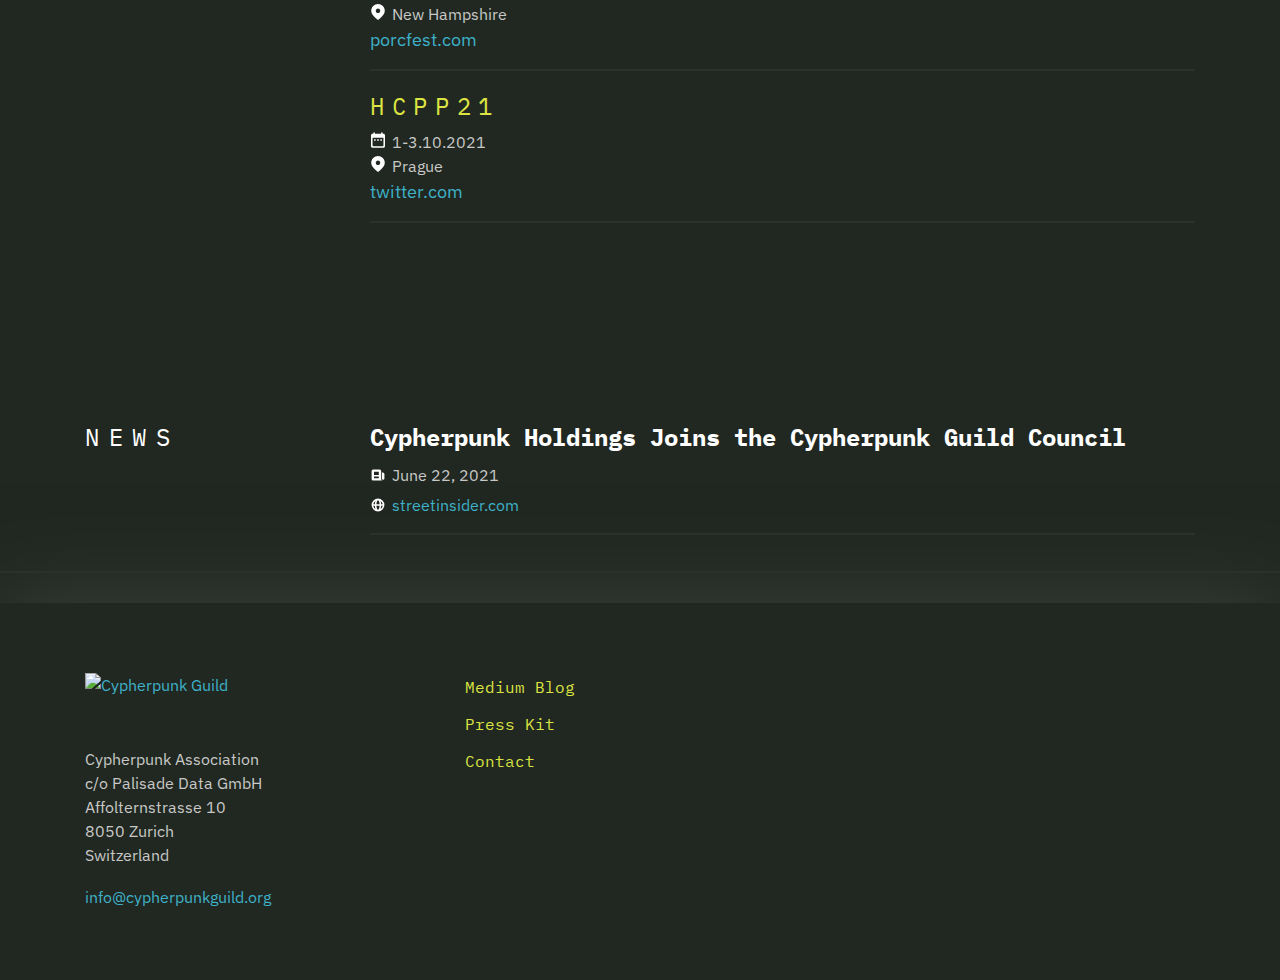
==== commit 487bfcb0: "fix typo" ====
--- a/index.html
+++ b/index.html
@@ -183,7 +183,7 @@
                             <!-- card #3-->
                             <div class="card">
                                 <div class="card__img">
-                                    <img src="img/card/jon.png" alt="Jon">
+                                    <img src="img/card/jon.jpg" alt="Jon">
                                 </div>
                                 <div class="card__descr">
                                     <div class="card__descr-inner">
@@ -213,7 +213,7 @@
                                     </div>
                                     <p class="card__descr-position">Digital nomad, NEAR advocate, and founder of 4NTS Guild.</p>
                                     <div class="card__descr-soc">
-                                        <a class="card__descr-soc--twitter" href="https://twitter.com/kingnear100">
+                                        <a class="card__descr-soc--twitter" href="https://twitter.com/4ntsguild">
                                             <img src="/img/tw.svg" alt="twitter">
                                         </a>
                                     </div>
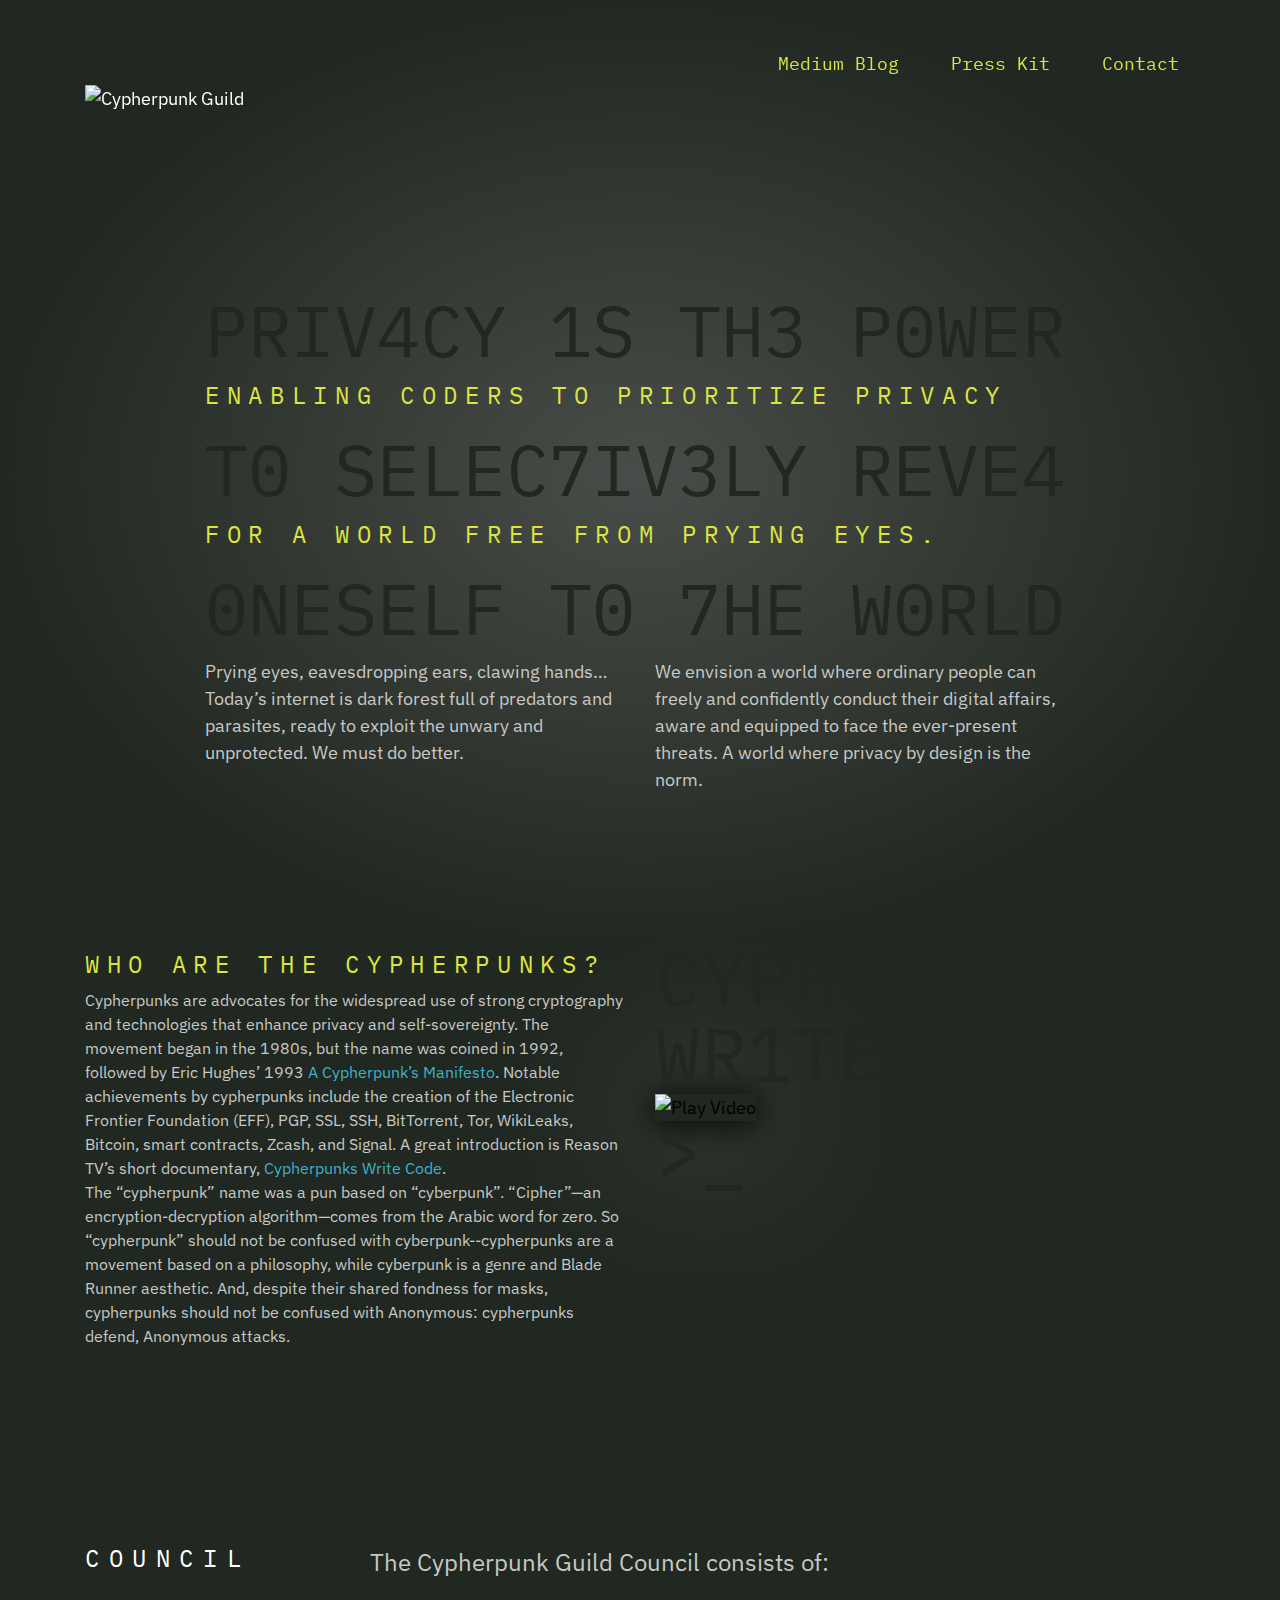
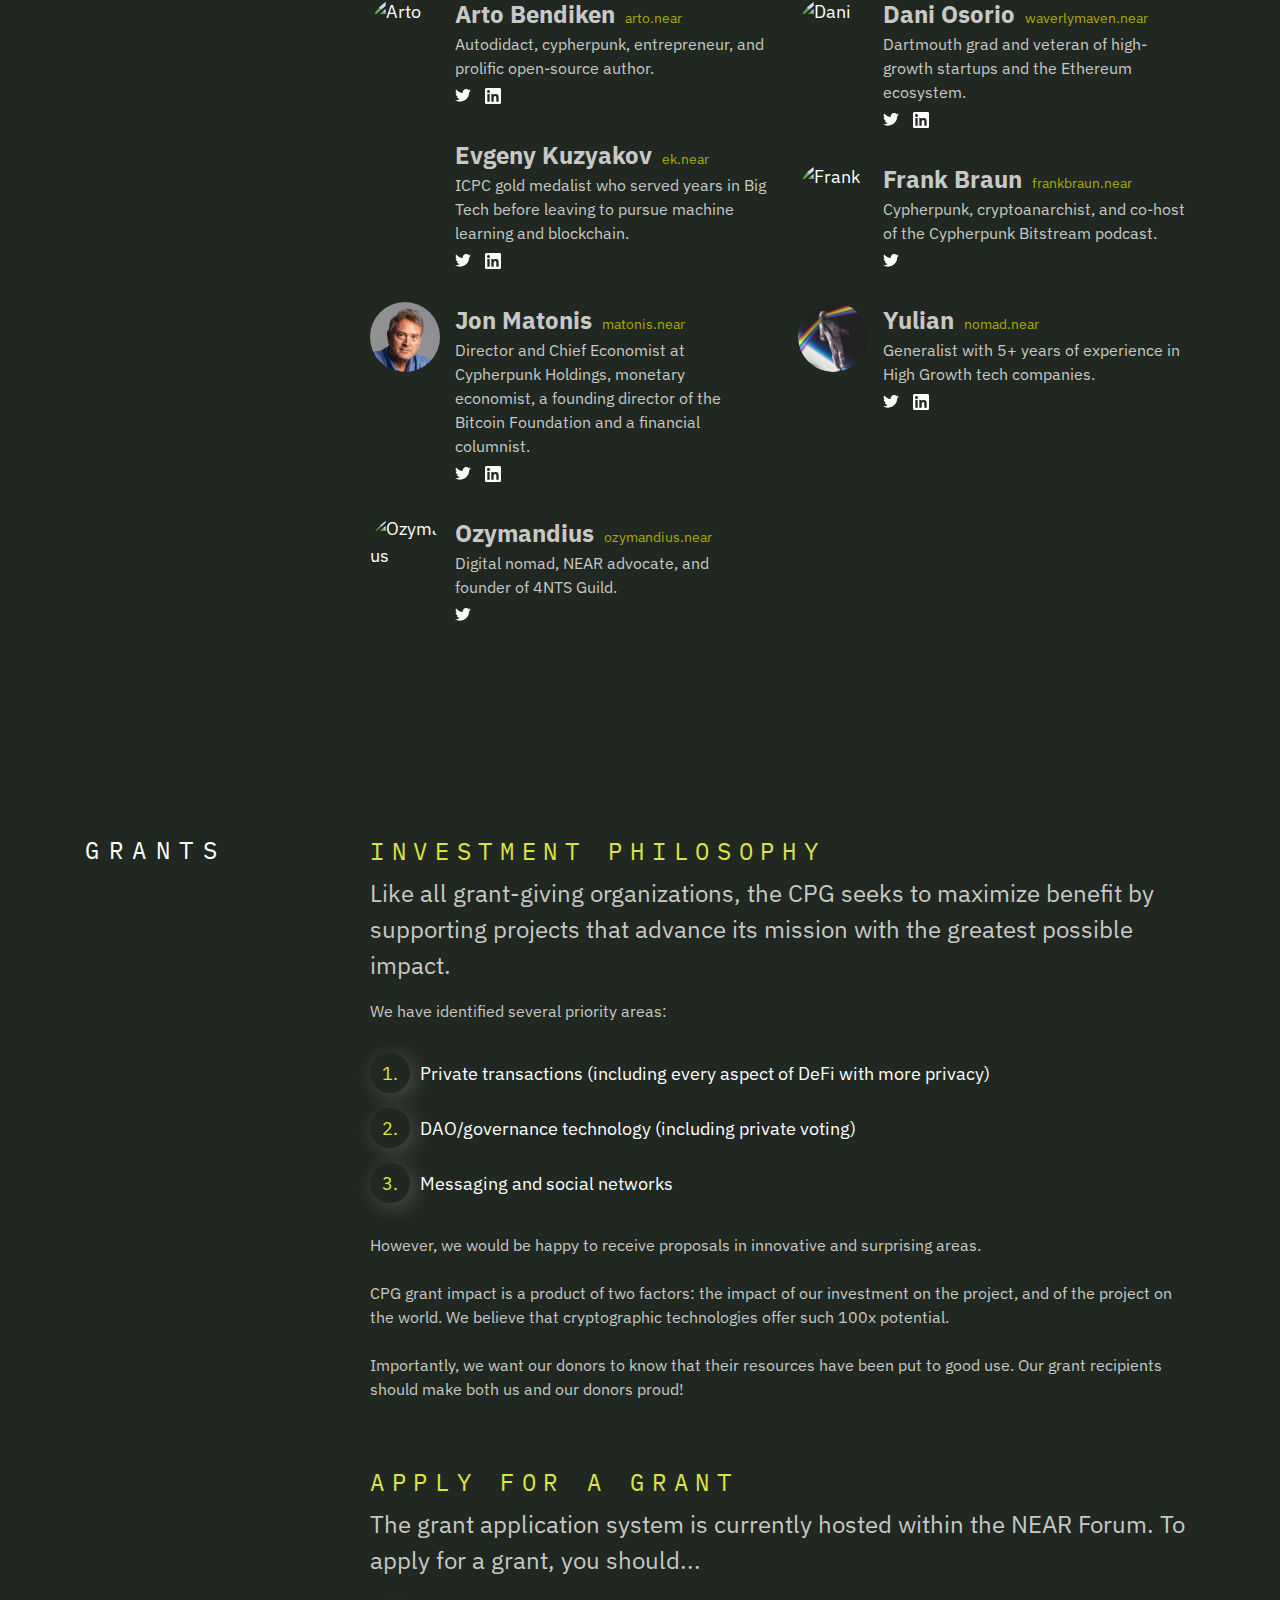
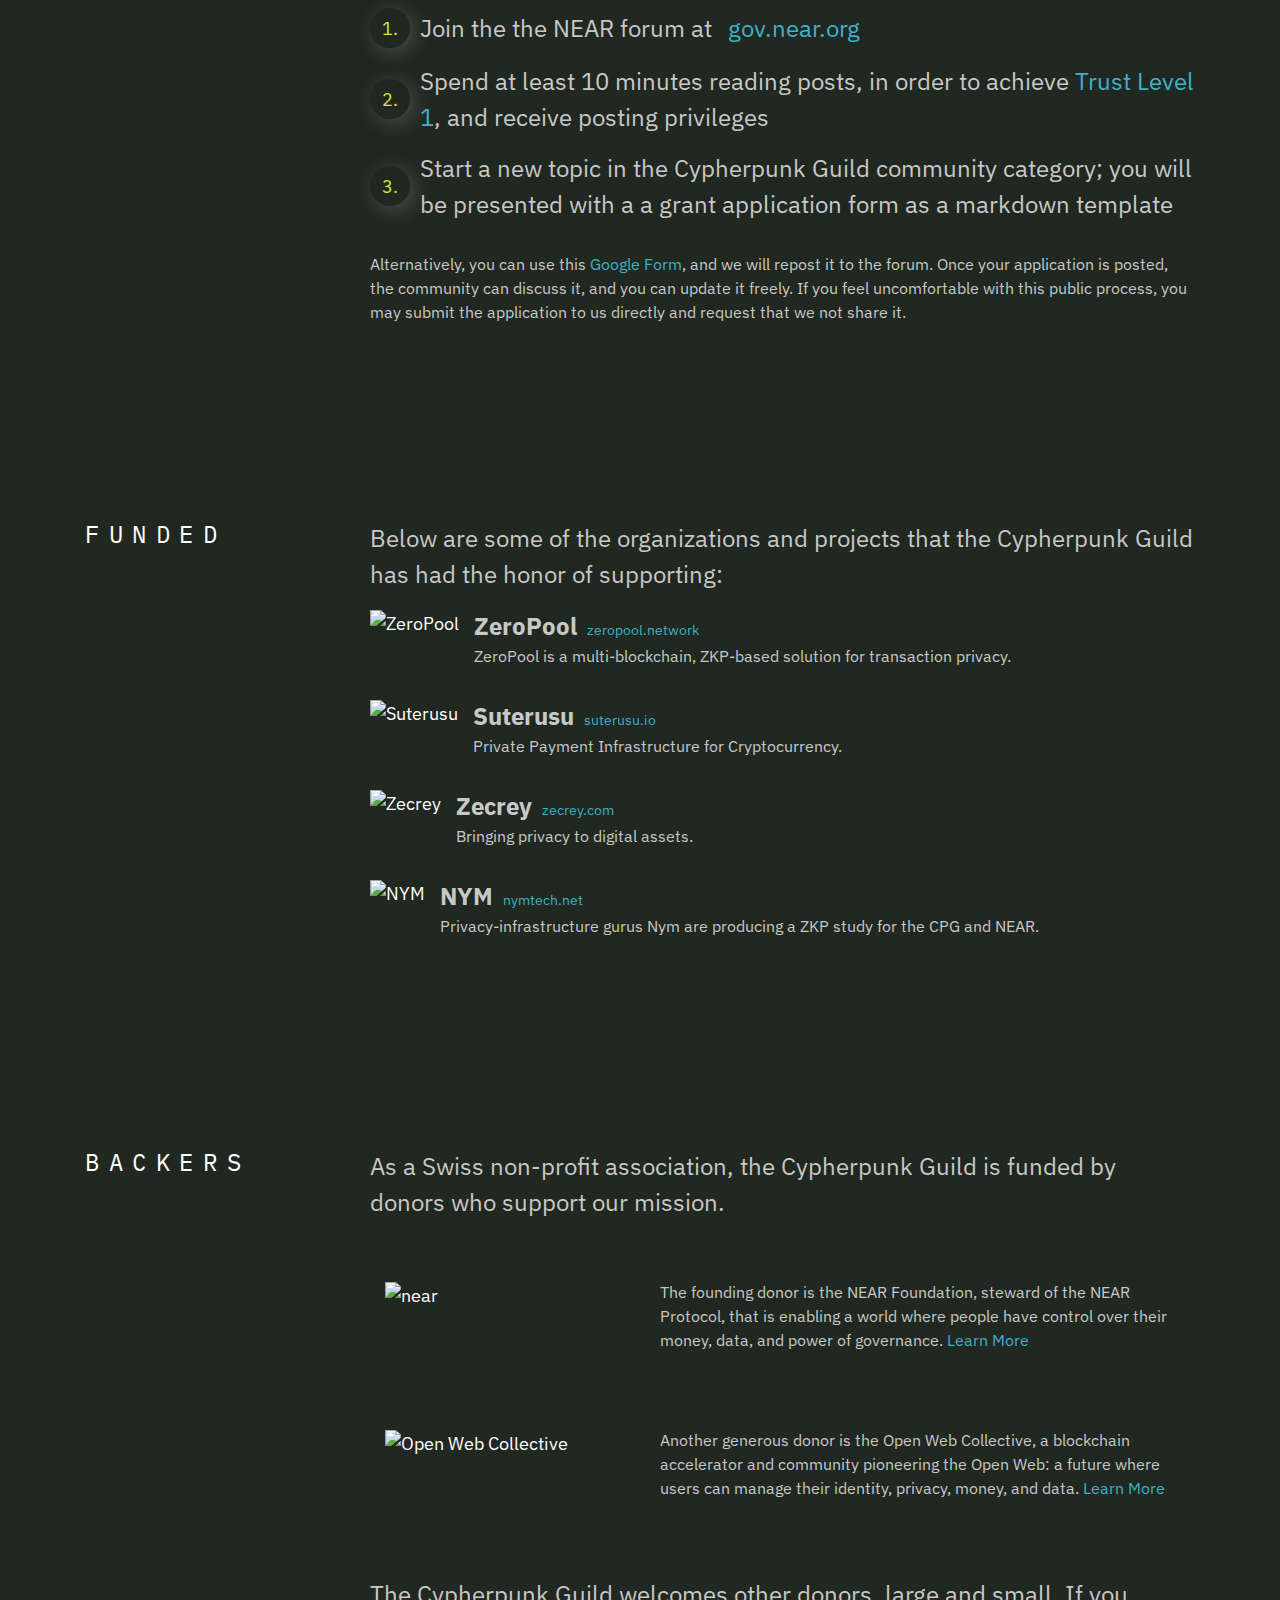
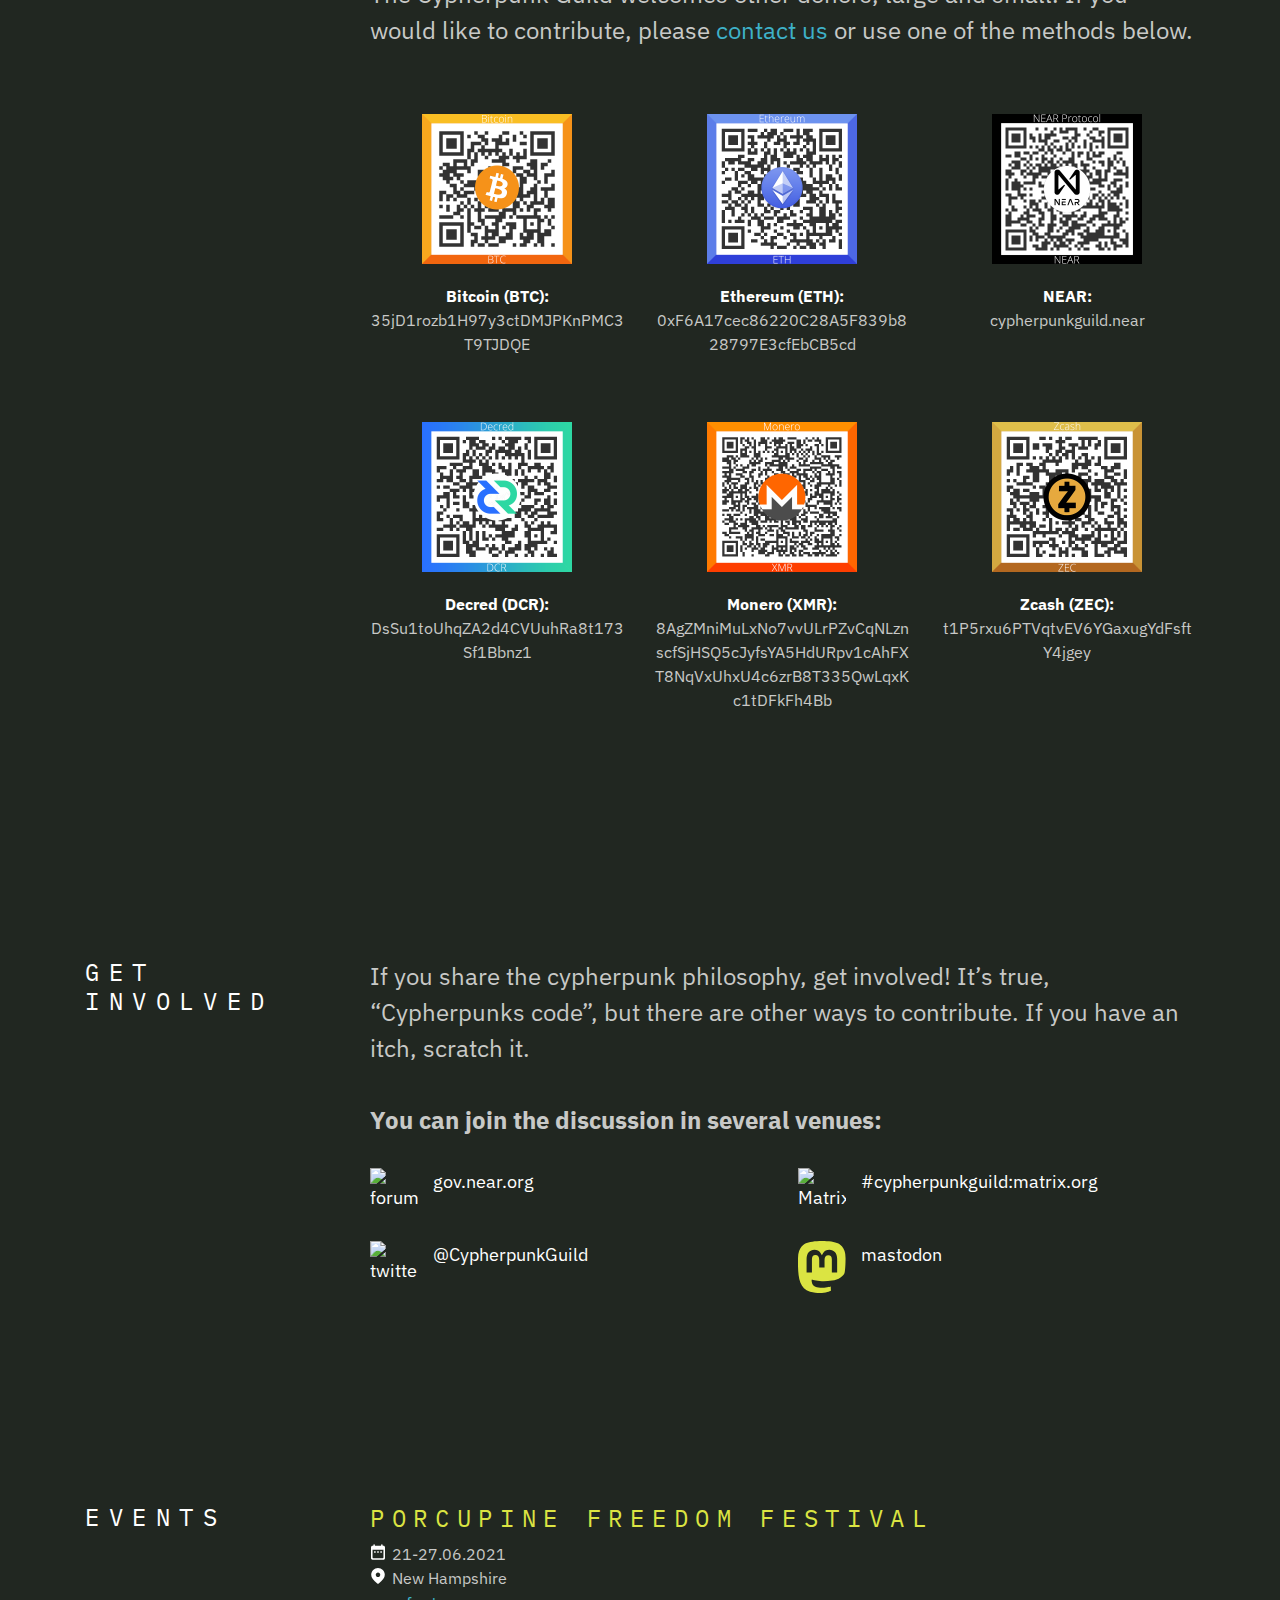
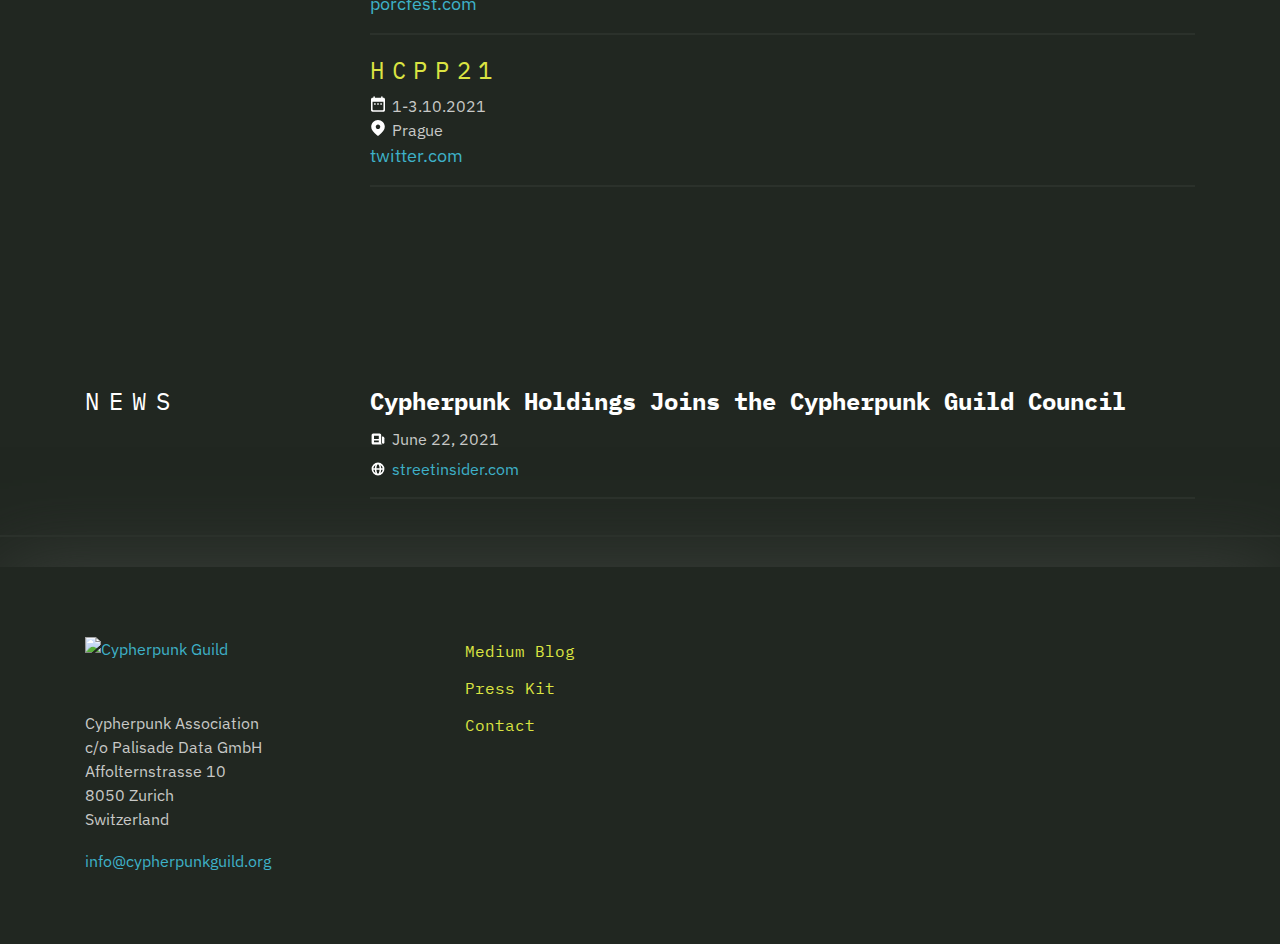
==== commit 37d76bd0: "fixes" ====
--- a/index.html
+++ b/index.html
@@ -139,8 +139,8 @@
                     <div class="row">
                         <div class="col-md-6 col-12">
                             <!-- card #1-->
-                            <div class="card">
-                                <div class="card__img">
+                            <div class="card card--v1">
+                                <div class="card__img card__img--v1">
                                     <img src="img/card/arto.png" alt="Arto">
                                 </div>
                                 <div class="card__descr">
@@ -160,8 +160,8 @@
                                 </div>
                             </div>
                             <!-- card #2-->
-                            <div class="card">
-                                <div class="card__img">
+                            <div class="card card--v1">
+                                <div class="card__img card__img--v1">
                                     <img src="img/card/ev.png" alt="">
                                 </div>
                                 <div class="card__descr">
@@ -181,8 +181,8 @@
                                 </div>
                             </div>
                             <!-- card #3-->
-                            <div class="card">
-                                <div class="card__img">
+                            <div class="card card--v1">
+                                <div class="card__img card__img--v1">
                                     <img src="img/card/jon.jpg" alt="Jon">
                                 </div>
                                 <div class="card__descr">
@@ -202,8 +202,8 @@
                                 </div>
                             </div>
                             <!-- card #4-->
-                            <div class="card">
-                                <div class="card__img">
+                            <div class="card card--v1">
+                                <div class="card__img card__img--v1">
                                     <img src="img/card/ozy.png" alt="Ozymandius">
                                 </div>
                                 <div class="card__descr">
@@ -222,8 +222,8 @@
                         </div>
                         <div class="col-md-6 col-12">
                             <!-- card #1-->
-                            <div class="card">
-                                <div class="card__img">
+                            <div class="card card--v1">
+                                <div class="card__img card__img--v1">
                                     <img src="img/card/dani.png" alt="Dani">
                                 </div>
                                 <div class="card__descr">
@@ -243,8 +243,8 @@
                                 </div>
                             </div>
                             <!-- card #2-->
-                            <div class="card">
-                                <div class="card__img">
+                            <div class="card card--v1">
+                                <div class="card__img card__img--v1">
                                     <img src="img/card/frank.png" alt="Frank">
                                 </div>
                                 <div class="card__descr">
@@ -261,8 +261,8 @@
                                 </div>
                             </div>
                             <!-- card #3-->
-                            <div class="card">
-                                <div class="card__img">
+                            <div class="card card--v1">
+                                <div class="card__img card__img--v1">
                                     <img src="img/card/yu.png" alt="Yulian">
                                 </div>
                                 <div class="card__descr">
--- a/css/style.min.css
+++ b/css/style.min.css
@@ -365,8 +365,9 @@
   margin: 30px 0;
 }
 .council__list-item {
-  display: flex;
   align-items: center;
+  display: grid;
+  grid-template-columns: 50px auto;
   margin-bottom: 15px;
 }
 .council__list-item p {
@@ -387,12 +388,22 @@
 }
 .council .card {
   background: none;
-  flex-direction: row;
   border: none;
   margin-bottom: 30px;
-}
-.council .card__img img {
-  width: 72px;
+  flex-direction: row;
+}
+.council .card--v1 {
+  display: grid;
+  grid-template-columns: 70px auto;
+}
+.council .card__img--v1 {
+  width: 100%;
+  height: 70px;
+  border-radius: 80px;
+  overflow: hidden;
+}
+.council .card__img--v1 img {
+  width: 100%;
 }
 .council .card__img--v2 {
   width: unset;
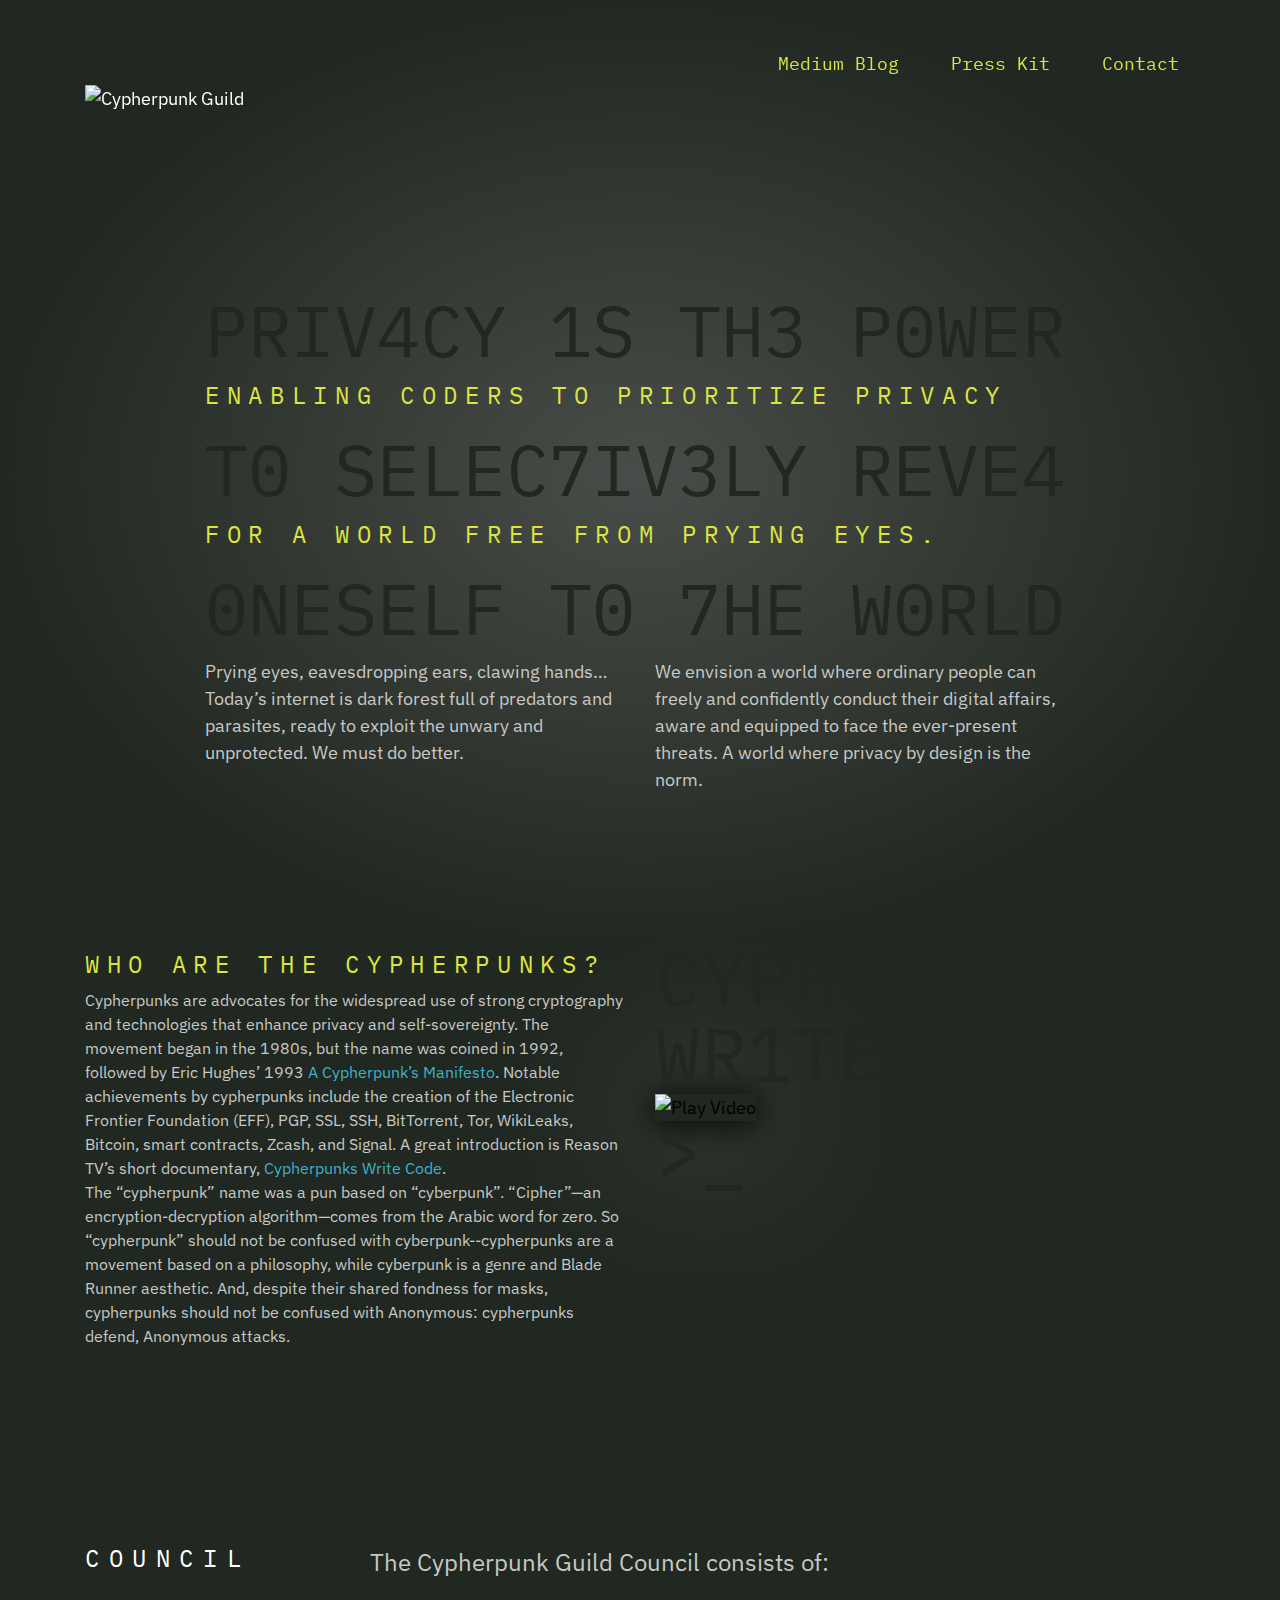
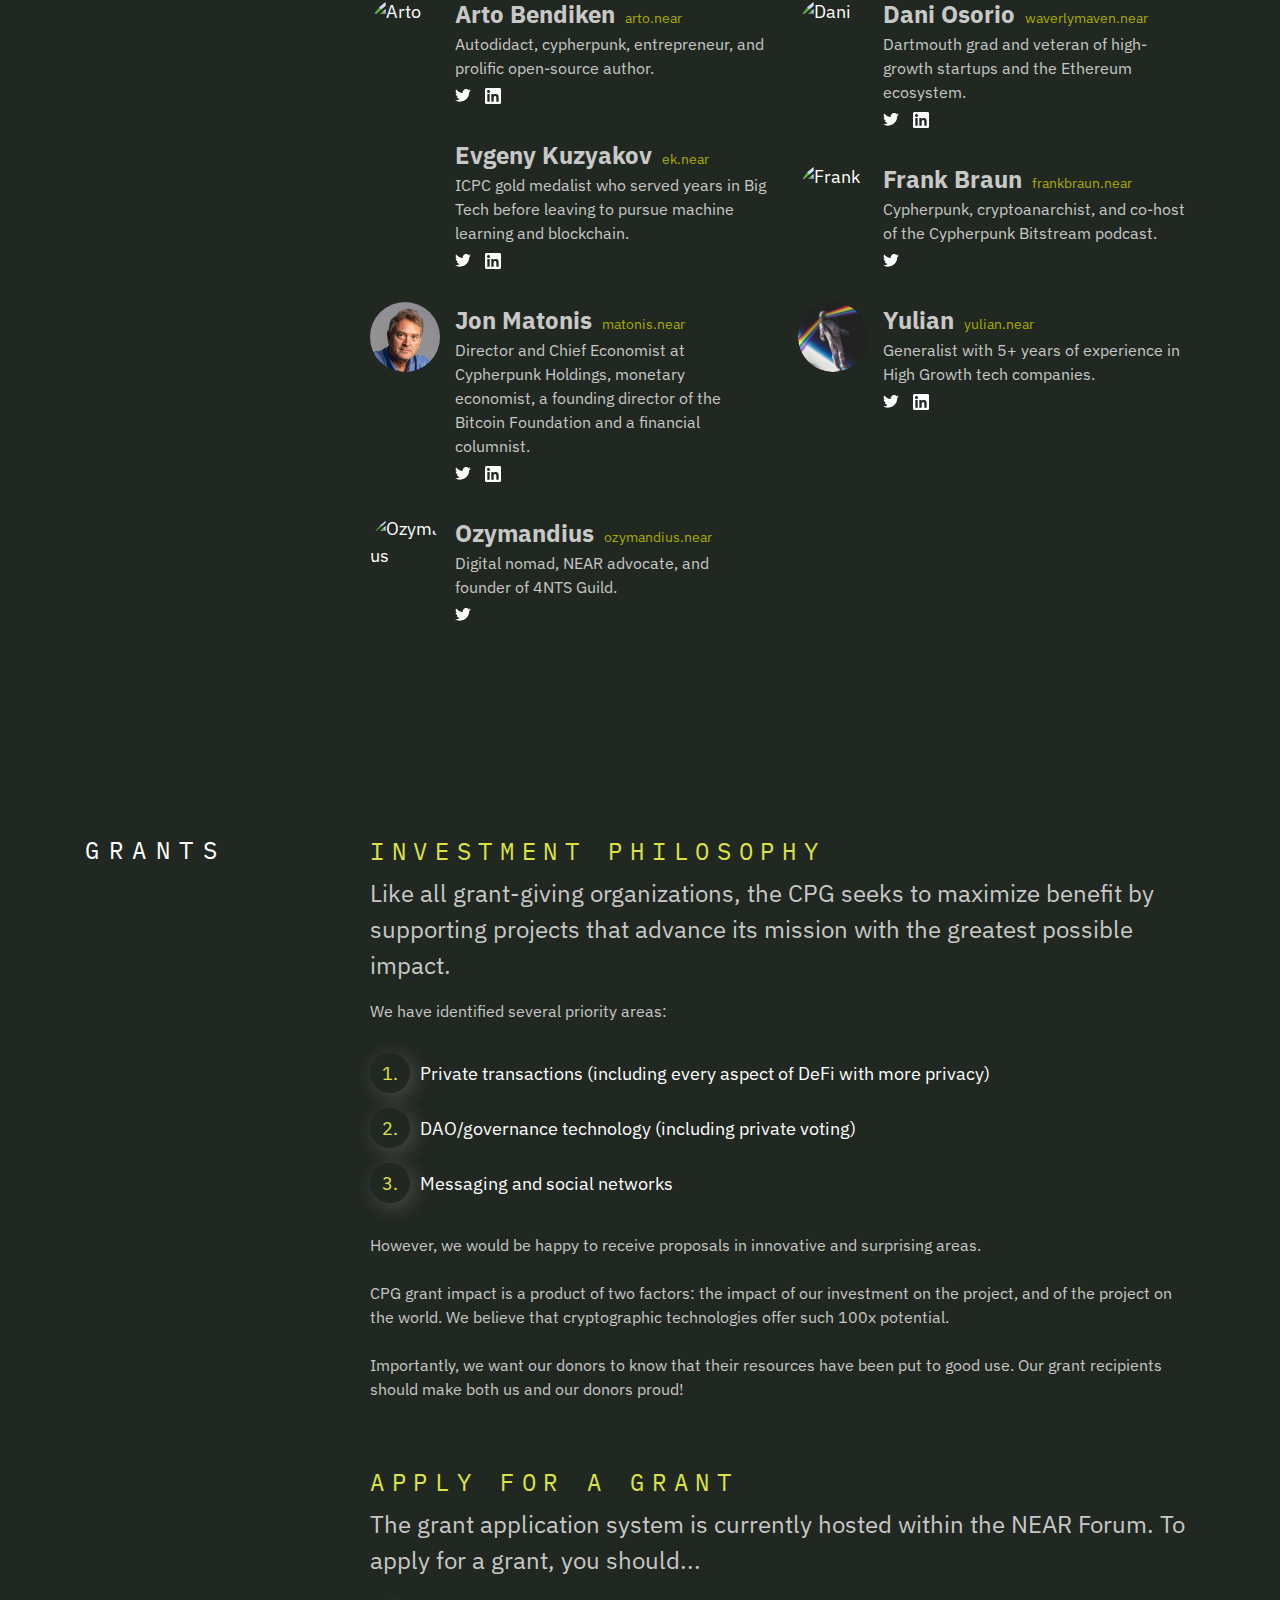
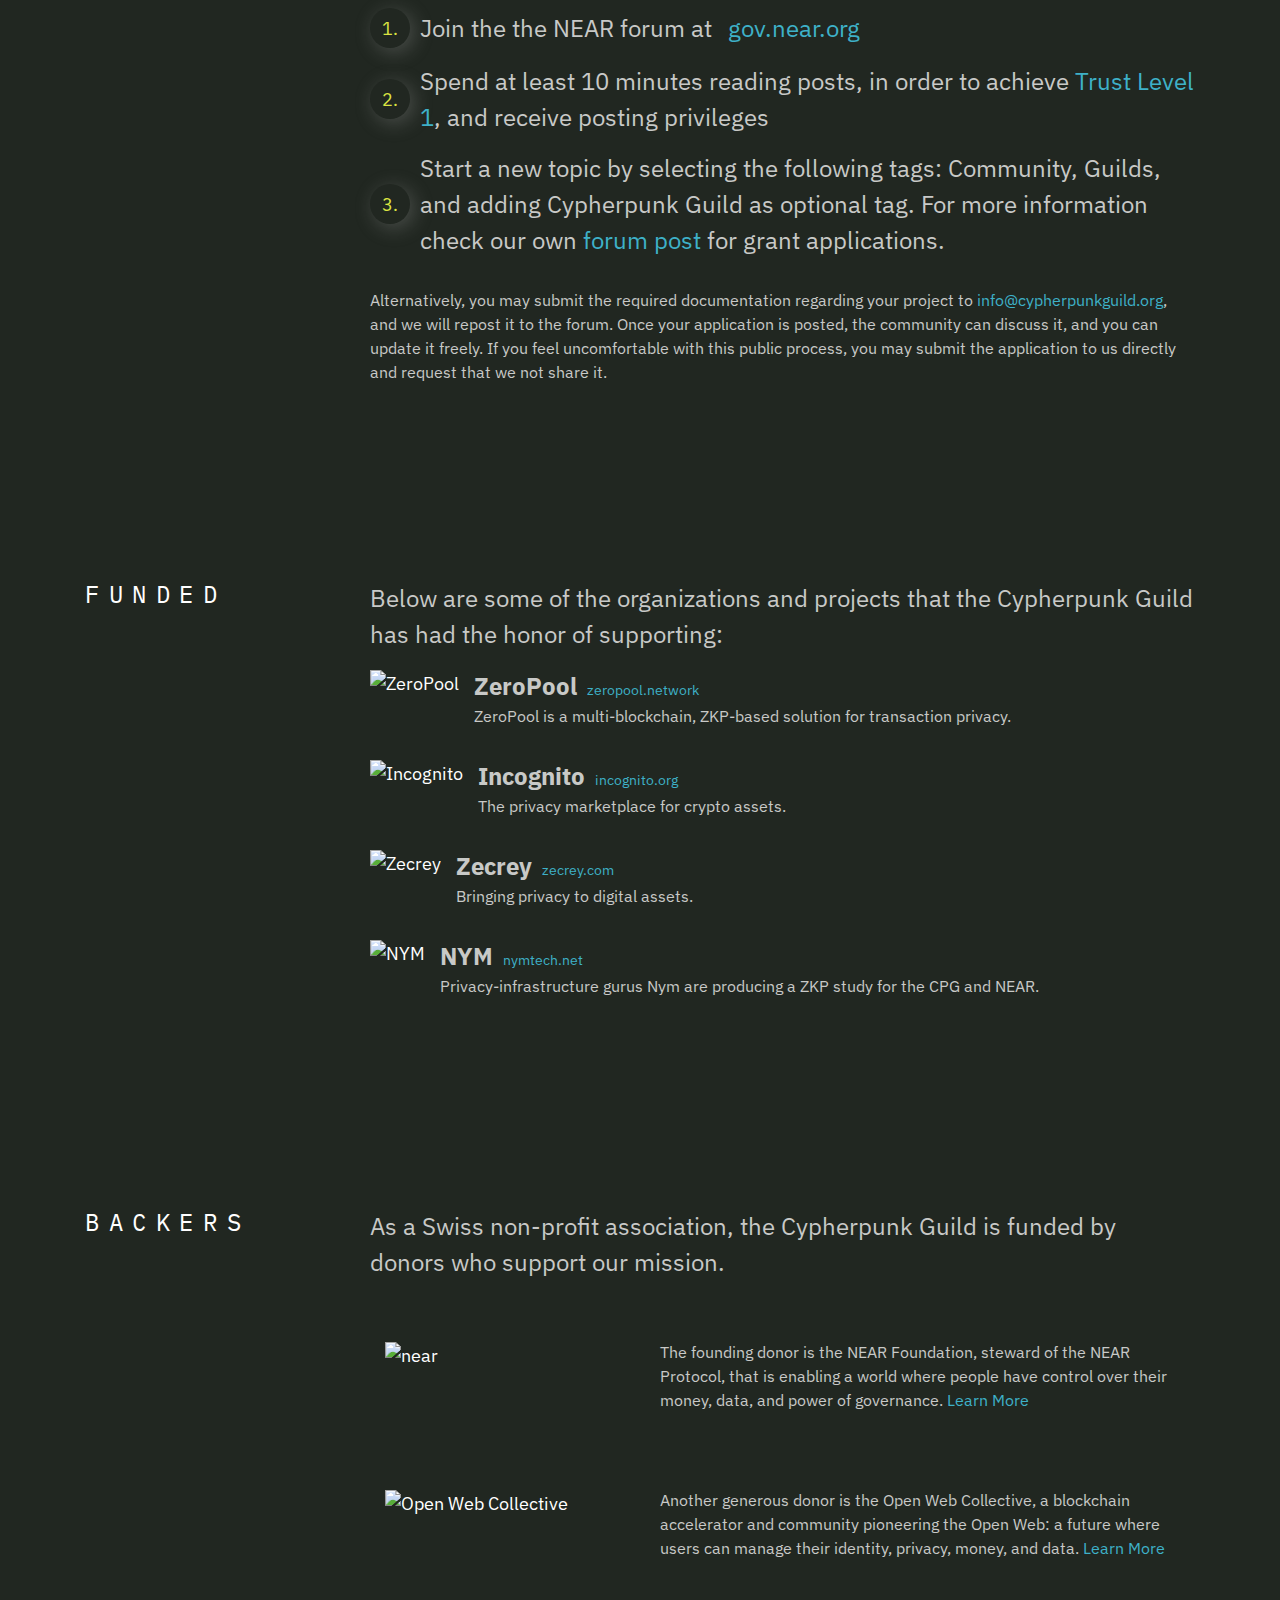
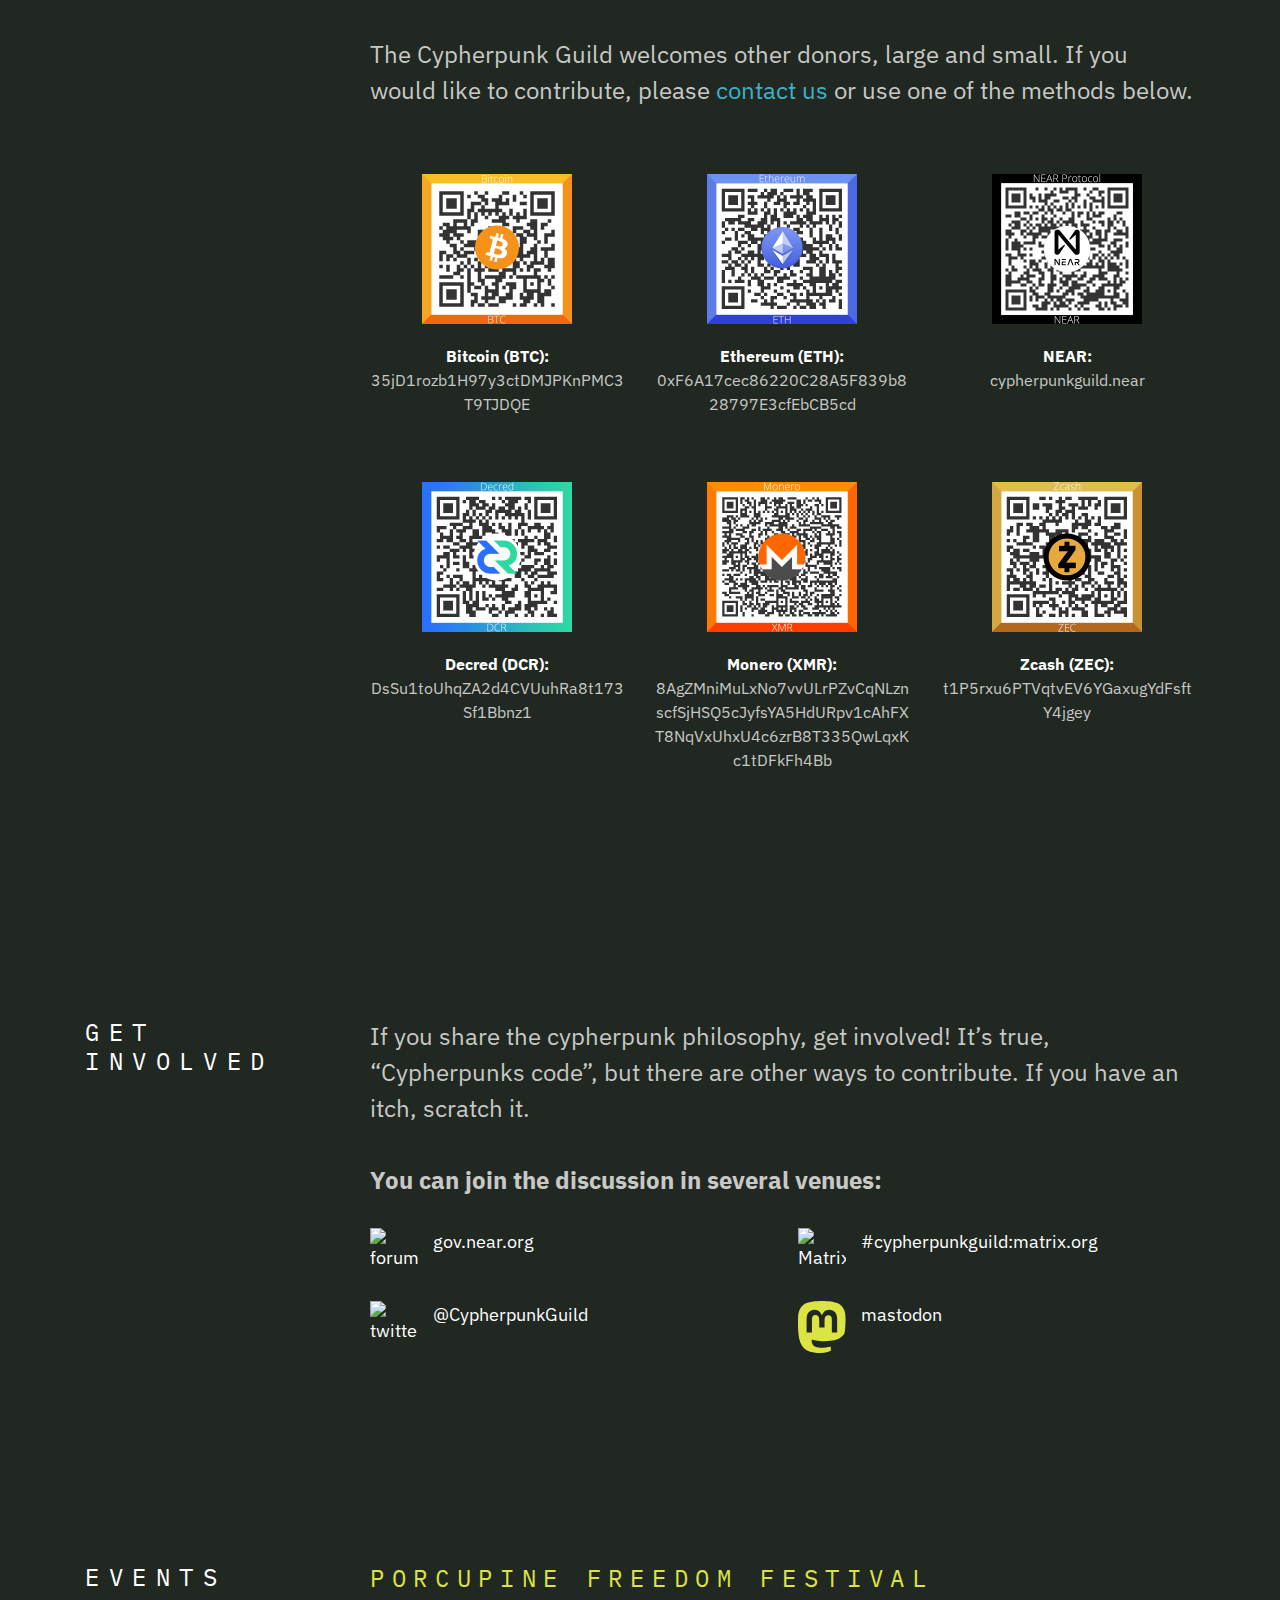
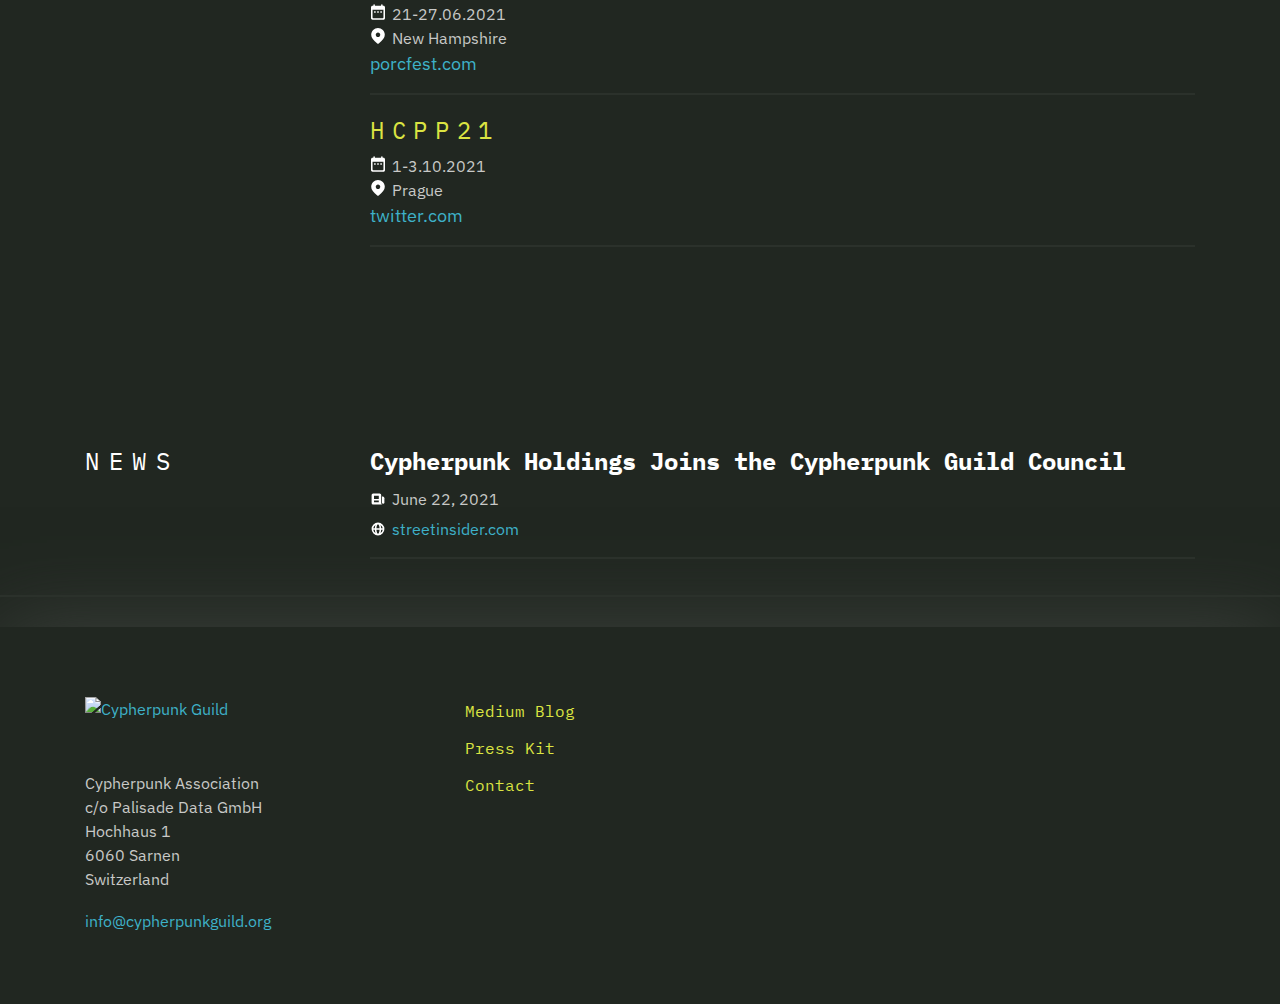
==== commit c35c8718: "Merge branch 'cypherpunkguild:master' into master" ====
--- a/index.html
+++ b/index.html
@@ -268,7 +268,7 @@
                                 <div class="card__descr">
                                     <div class="card__descr-inner">
                                         <p class="card__descr-name">Yulian</p>
-                                        <p class="card__descr-sub">nomad.near</p>
+                                        <p class="card__descr-sub">yulian.near</p>
                                     </div>
                                     <p class="card__descr-position">Generalist with 5+ years of experience in High Growth tech companies.</p>
                                     <div class="card__descr-soc">
@@ -319,9 +319,9 @@
                     <div class="council__list">
                         <div class="council__list-item"><div><span class="numb">1.</span></div><p>Join the the NEAR forum at <a href="https://gov.near.org/tag/cypherpunk-guild" style="margin-left:10px">gov.near.org</a></p></div>
                         <div class="council__list-item"><div><span class="numb">2.</span></div><p>Spend at least 10 minutes reading posts, in order to achieve <a href="https://blog.discourse.org/2018/06/understanding-discourse-trust-levels/">Trust Level 1</a>, and receive posting privileges</p></div>
-                        <div class="council__list-item"><div><span class="numb">3.</span></div><p>Start a new topic in the Cypherpunk Guild community category; you will be presented with a a grant application form as a markdown template </p></div>
-                    </div>
-                    <p>Alternatively, you can use this <a href="https://forms.gle/LUPng15iZ8oE2pxS8">Google Form</a>, and we will repost it to the forum. Once your application is posted, the community can discuss it, and you can update it freely. If you feel uncomfortable with this public process, you may submit the application to us directly and request that we not share it.</p>
+                        <div class="council__list-item"><div><span class="numb">3.</span></div><p>Start a new topic by selecting the following tags: Community, Guilds, and adding Cypherpunk Guild as optional tag. For more information check our own <a href="https://gov.near.org/t/cypherpunk-guild-grant-program/19123?u=aria">forum post</a> for grant applications. </p></div>
+                    </div>
+                    <p>Alternatively, you may submit the required documentation regarding your project to <a href="mailto:info@cypherpunkguild.org">info@cypherpunkguild.org</a>, and we will repost it to the forum. Once your application is posted, the community can discuss it, and you can update it freely. If you feel uncomfortable with this public process, you may submit the application to us directly and request that we not share it.</p>
                 </div>
             </div>
         </div>
@@ -355,14 +355,14 @@
                             <!-- card #2-->
                             <div class="card">
                                 <div class="card__img card__img--v2">
-                                    <img src="img/card/sut.png" alt="Suterusu">
-                                </div>
-                                <div class="card__descr">
-                                    <div class="card__descr-inner">
-                                        <p class="card__descr-name">Suterusu</p>
-                                        <p class="card__descr-sub"><a href="https://suterusu.io">suterusu.io</a></p>
-                                    </div>
-                                    <p class="card__descr-position">Private Payment Infrastructure for Cryptocurrency.</p>
+                                    <img src="img/card/incognito.png" alt="Incognito">
+                                </div>
+                                <div class="card__descr">
+                                    <div class="card__descr-inner">
+                                        <p class="card__descr-name">Incognito</p>
+                                        <p class="card__descr-sub"><a href="https://incognito.org/">incognito.org</a></p>
+                                    </div>
+                                    <p class="card__descr-position">The privacy marketplace for crypto assets.</p>
                                 </div>
                             </div>
                             <!-- card #3-->
@@ -563,8 +563,8 @@
                 <div class="footer__col-main-container">
                     <p>Cypherpunk Association<br>
                        c/o Palisade Data GmbH<br>
-                       Affolternstrasse 10<br>
-                       8050 Zurich<br>
+                       Hochhaus 1<br>
+                       6060 Sarnen<br>
                        Switzerland
                     </p>
                     <a href="mailto:info@cypherpunkguild.org">info@cypherpunkguild.org</a>
